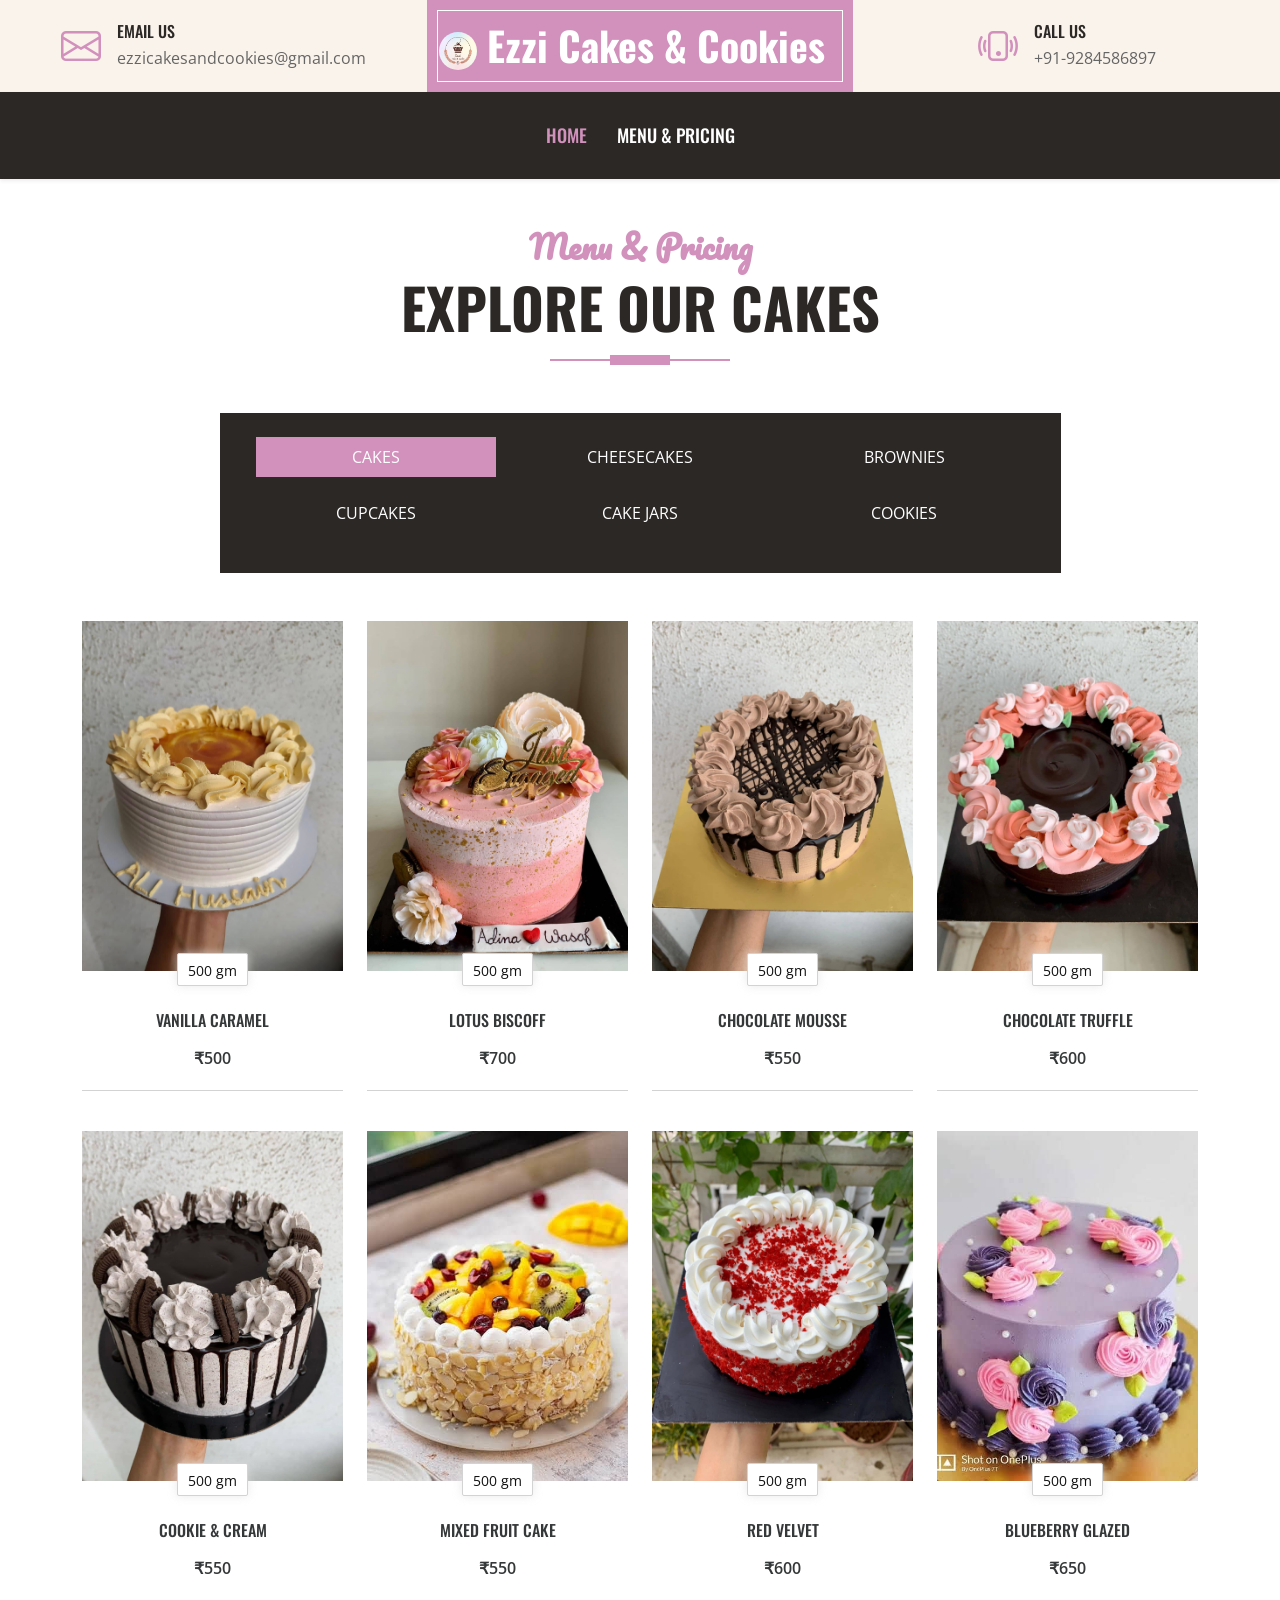
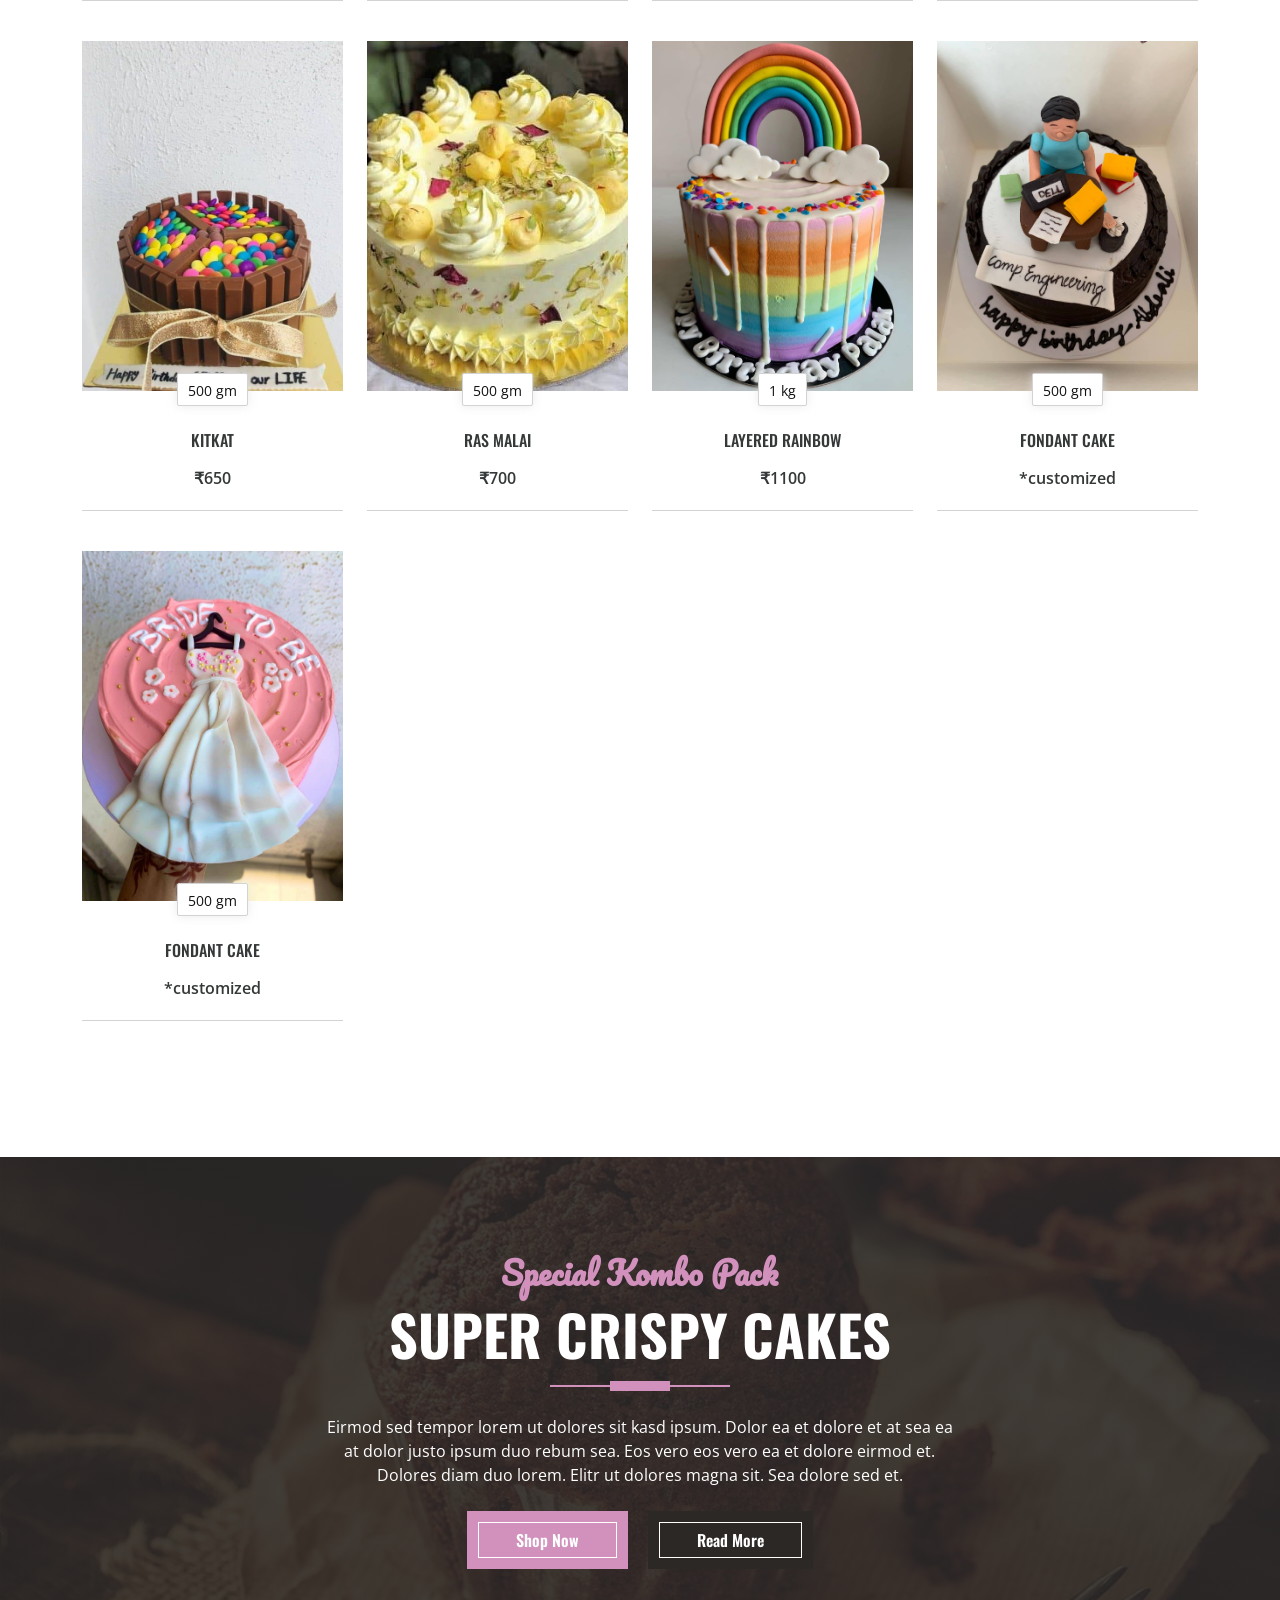
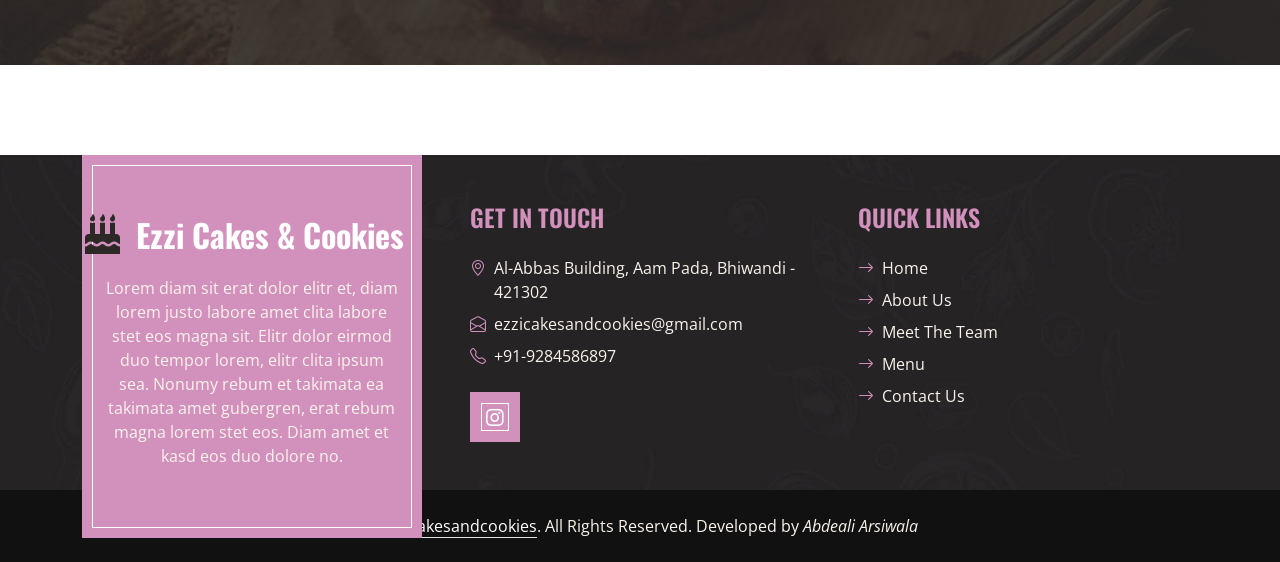
==== menu.html @ 1e3b3b8b "images menu" ====
<!DOCTYPE html>
<html lang="en">

    <head>
        <meta charset="utf-8">
        <title>Ezzi Cakes & Cookies</title>
        <meta content="width=device-width, initial-scale=1.0" name="viewport">
    
        <!-- Favicon -->
        <link href="img/favicon.ico" rel="icon">
    
        <!-- Google Web Fonts -->
        <link rel="preconnect" href="https://fonts.googleapis.com">
        <link rel="preconnect" href="https://fonts.gstatic.com" crossorigin>
        <link href="https://fonts.googleapis.com/css2?family=Open+Sans:wght@400;600&family=Oswald:wght@500;600;700&family=Pacifico&display=swap" rel="stylesheet"> 
    
        <!-- Icon Font Stylesheet -->
        <link href="https://cdnjs.cloudflare.com/ajax/libs/font-awesome/5.10.0/css/all.min.css" rel="stylesheet">
        <link href="https://cdn.jsdelivr.net/npm/bootstrap-icons@1.4.1/font/bootstrap-icons.css" rel="stylesheet">
    
        <!-- Libraries Stylesheet -->
        <link href="lib/owlcarousel/assets/owl.carousel.min.css" rel="stylesheet">
    
        <!-- Customized Bootstrap Stylesheet -->
        <link href="css/bootstrap.min.css" rel="stylesheet">
    
        <!-- Template Stylesheet -->
        <link href="css/style.css" rel="stylesheet">
    </head>

<body>
    <!-- Topbar Start -->
    <div class="container-fluid px-0 d-none d-lg-block">
        <div class="row gx-0">
            <div class="col-lg-4 text-center bg-secondary py-3">
                <div class="d-inline-flex align-items-center justify-content-center">
                    <i class="bi bi-envelope fs-1 text-primary me-3"></i>
                    <div class="text-start">
                        <h6 class="text-uppercase mb-1">Email Us</h6>
                        <span>ezzicakesandcookies@gmail.com</span>
                    </div>
                </div>
            </div>
            <div class="col-lg-4 text-center bg-primary border-inner py-3">
                <div class="d-inline-flex align-items-center justify-content-center">
                    <a href="index.html" class="navbar-brand">
                        <h1 class="m-0 text-white"><img src="img/ezzi.jpg" alt="ezzi-logo" height="38" class="rounded-circle">&nbsp;Ezzi Cakes & Cookies</h1>
                    </a>
                </div>
            </div>
            <div class="col-lg-4 text-center bg-secondary py-3">
                <div class="d-inline-flex align-items-center justify-content-center">
                    <i class="bi bi-phone-vibrate fs-1 text-primary me-3"></i>
                    <div class="text-start">
                        <h6 class="text-uppercase mb-1">Call Us</h6>
                        <span>+91-9284586897</span>
                    </div>
                </div>
            </div>
        </div>
    </div>
    <!-- Topbar End -->


    <!-- Navbar Start -->
    <nav class="navbar navbar-expand-lg bg-dark navbar-dark shadow-sm py-3 py-lg-0 px-3 px-lg-0">
        <a href="index.html" class="navbar-brand d-block d-lg-none">
            <h2 class="m-0 text-white"><img src="img/ezzi.jpg" alt="ezzi-logo" height="32" class="rounded-circle">&nbsp;&nbsp;Ezzi Cakes & Cookies</h2>
        </a>
        <button class="navbar-toggler" type="button" data-bs-toggle="collapse" data-bs-target="#navbarCollapse">
            <span class="navbar-toggler-icon"></span>
        </button>
        <div class="collapse navbar-collapse" id="navbarCollapse">
            <div class="navbar-nav ms-auto mx-lg-auto py-0">
                <a href="index.html" class="nav-item nav-link active">Home</a>    
                <a href="menu.html" class="nav-item nav-link">Menu & Pricing</a>
            </div>
        </div>
    </nav>
    <!-- Navbar End -->

    <!-- Products Start -->
    <div class="container-fluid about py-5">
        <div class="container">
            <div class="section-title position-relative text-center mx-auto mb-5 pb-3" style="max-width: 600px;">
                <h2 class="text-primary font-secondary">Menu & Pricing</h2>
                <h1 class="display-4 text-uppercase">Explore Our Cakes</h1>
            </div>
            <div class="tab-class text-center">
                <ul class="nav nav-pills d-inline-flex bg-dark text-uppercase p-4 mb-5 row">
                    <li class="nav-item mb-3 col-md-4 offset-md-0 col-sm-6 offset-sm-0 offset-0 col-6 ">
                        <a class="nav-link text-white active" data-bs-toggle="pill" href="#cakes">Cakes</a>
                    </li>
                    <li class="nav-item mb-3 col-md-4 offset-md-0 col-sm-6 offset-sm-0 offset-0 col-6 ">
                        <a class="nav-link text-white" data-bs-toggle="pill" href="#cheesecakes">Cheesecakes</a>
                    </li>
                    <li class="nav-item mb-3 col-md-4 offset-md-0 col-sm-6 offset-sm-0 offset-0 col-6 ">
                        <a class="nav-link text-white" data-bs-toggle="pill" href="#brownies">Brownies</a>
                    </li>
                    <li class="nav-item mb-3 col-md-4 offset-md-0 col-sm-6 offset-sm-0 offset-0 col-6 ">
                        <a class="nav-link text-white" data-bs-toggle="pill" href="#cupcakes">Cupcakes</a>
                    </li> 
                    <li class="nav-item mb-3 col-md-4 offset-md-0 col-sm-6 offset-sm-0 offset-0 col-6 ">
                        <a class="nav-link text-white" data-bs-toggle="pill" href="#cake-jars">Cake Jars</a>
                    </li>
                    <li class="nav-item mb-3 col-md-4 offset-md-0 col-sm-6 offset-sm-0 offset-0 col-6 ">
                        <a class="nav-link text-white" data-bs-toggle="pill" href="#cookies">Cookies</a>
                    </li>

                </ul>
                <div class="tab-content">
                    <div id="cakes" class="tab-pane fade show p-0 active">
                        <div class="row">
                            <div class="col-lg-3 col-md-6 col-sm-6 offset-0 col-6">
                                <div class="product__item">
                                    <div class="product__item__pic set-bg img-fluid" data-setbg="img/cakes/1.jpeg">
                                        <div class="product__label">
                                            <span>500 gm</span>
                                        </div>
                                    </div>
                                    <div class="product__item__text">
                                        <h6>Vanilla Caramel</h6>
                                        <div class="product__item__price">₹500</div>                                       
                                    </div>
                                </div>
                            </div>
                            <div class="col-lg-3 col-md-6 col-sm-6 offset-0 col-6">
                                <div class="product__item">
                                    <div class="product__item__pic set-bg img-fluid" data-setbg="img/cakes/2.jpeg">
                                        <div class="product__label">
                                            <span>500 gm</span>
                                        </div>
                                    </div>
                                    <div class="product__item__text">
                                        <h6>Lotus Biscoff</h6>
                                        <div class="product__item__price">₹700</div>                                        
                                    </div>
                                </div>
                            </div>
                            <div class="col-lg-3 col-md-6 col-sm-6 offset-0 col-6">
                                <div class="product__item">
                                    <div class="product__item__pic set-bg img-fluid" data-setbg="img/cakes/3.jpeg">
                                        <div class="product__label">
                                            <span>500 gm</span>
                                        </div>
                                    </div>
                                    <div class="product__item__text">
                                        <h6>Chocolate Mousse</h6>
                                        <div class="product__item__price">₹550</div>                                       
                                    </div>
                                </div>
                            </div>
                            <div class="col-lg-3 col-md-6 col-sm-6 offset-0 col-6">
                                <div class="product__item">
                                    <div class="product__item__pic set-bg img-fluid" data-setbg="img/cakes/4.jpeg">
                                        <div class="product__label">
                                            <span>500 gm</span>
                                        </div>
                                    </div>
                                    <div class="product__item__text">
                                        <h6>Chocolate Truffle</h6>
                                        <div class="product__item__price">₹600</div>                                       
                                    </div>
                                </div>
                            </div>
                            <div class="col-lg-3 col-md-6 col-sm-6 offset-0 col-6">
                                <div class="product__item">
                                    <div class="product__item__pic set-bg img-fluid" data-setbg="img/cakes/5.jpeg">
                                        <div class="product__label">
                                            <span>500 gm</span>
                                        </div>
                                    </div>
                                    <div class="product__item__text">
                                        <h6>Cookie & Cream</h6>
                                        <div class="product__item__price">₹550</div>                                 
                                    </div>
                                </div>
                            </div>
                            <div class="col-lg-3 col-md-6 col-sm-6 offset-0 col-6">
                                <div class="product__item">
                                    <div class="product__item__pic set-bg img-fluid" data-setbg="img/cakes/6.jpeg">
                                        <div class="product__label">
                                            <span>500 gm</span>
                                        </div>
                                    </div>
                                    <div class="product__item__text">
                                        <h6>Mixed Fruit Cake</h6>
                                        <div class="product__item__price">₹550</div>   
                                    </div>
                                </div>
                            </div>
                            <div class="col-lg-3 col-md-6 col-sm-6 offset-0 col-6">
                                <div class="product__item">
                                    <div class="product__item__pic set-bg img-fluid" data-setbg="img/cakes/7.jpeg">
                                        <div class="product__label">
                                            <span>500 gm</span>
                                        </div>
                                    </div>
                                    <div class="product__item__text">
                                        <h6>Red Velvet</h6>
                                        <div class="product__item__price">₹600</div>  
                                    </div>
                                </div>
                            </div>
                            <div class="col-lg-3 col-md-6 col-sm-6 offset-0 col-6">
                                <div class="product__item">
                                    <div class="product__item__pic set-bg img-fluid" data-setbg="img/cakes/8.jpeg">
                                        <div class="product__label">
                                            <span>500 gm</span>
                                        </div>
                                    </div>
                                    <div class="product__item__text">
                                        <h6>Blueberry Glazed</h6>
                                        <div class="product__item__price">₹650</div>
                                    </div>
                                </div>
                            </div>
                            <div class="col-lg-3 col-md-6 col-sm-6 offset-0 col-6">
                                <div class="product__item">
                                    <div class="product__item__pic set-bg img-fluid" data-setbg="img/cakes/9.jpeg">
                                        <div class="product__label">
                                            <span>500 gm</span>
                                        </div>
                                    </div>
                                    <div class="product__item__text">
                                        <h6>Kitkat</h6>
                                        <div class="product__item__price">₹650</div>
                                    </div>
                                </div>
                            </div>
                            <div class="col-lg-3 col-md-6 col-sm-6 offset-0 col-6">
                                <div class="product__item">
                                    <div class="product__item__pic set-bg img-fluid" data-setbg="img/cakes/10.jpeg">
                                        <div class="product__label">
                                            <span>500 gm</span>
                                        </div>
                                    </div>
                                    <div class="product__item__text">
                                        <h6>Ras Malai</h6>
                                        <div class="product__item__price">₹700</div>
                                    </div>
                                </div>
                            </div>
                            <div class="col-lg-3 col-md-6 col-sm-6 offset-0 col-6">
                                <div class="product__item">
                                    <div class="product__item__pic set-bg img-fluid" data-setbg="img/cakes/11.jpeg">
                                        <div class="product__label">
                                            <span>1 kg</span>
                                        </div>
                                    </div>
                                    <div class="product__item__text">
                                        <h6>Layered Rainbow</h6>
                                        <div class="product__item__price">₹1100</div>
                                        
                                    </div>
                                </div>
                            </div>
                            <div class="col-lg-3 col-md-6 col-sm-6 offset-0 col-6">
                                <div class="product__item">
                                    <div class="product__item__pic set-bg img-fluid" data-setbg="img/cakes/12.jpeg">
                                        <div class="product__label">
                                            <span>500 gm</span>
                                        </div>
                                    </div>
                                    <div class="product__item__text">
                                        <h6>Fondant Cake</h6>
                                        <div class="product__item__price">*customized</div>
                                    </div>
                                </div>
                            </div>
                            <div class="col-lg-3 col-md-6 col-sm-6 offset-0 col-6">
                                <div class="product__item">
                                    <div class="product__item__pic set-bg img-fluid" data-setbg="img/cakes/13.jpeg">
                                        <div class="product__label">
                                            <span>500 gm</span>
                                        </div>
                                    </div>
                                    <div class="product__item__text">
                                        <h6>Fondant Cake</h6>
                                        <div class="product__item__price">*customized</div>
                                    </div>
                                </div>
                            </div>
                        </div>
                    </div>
                    <div id="cheesecakes" class="tab-pane fade show p-0">
                        <div class="row">
                            <div class="col-lg-3 col-md-6 col-sm-6 offset-0 col-6">
                                <div class="product__item">
                                    <div class="product__item__pic set-bg img-fluid" data-setbg="img/cakes/11.jpeg">
                                        <div class="product__label">
                                            <span>500 gm</span>
                                        </div>
                                    </div>
                                    <div class="product__item__text">
                                        <h6>New York Cheesecake</h6>
                                        <div class="product__item__price">₹500</div>                                     
                                    </div>
                                </div>
                            </div>
                            <div class="col-lg-3 col-md-6 col-sm-6 offset-0 col-6">
                                <div class="product__item">
                                    <div class="product__item__pic set-bg img-fluid" data-setbg="img/cakes/11.jpeg">
                                        <div class="product__label">
                                            <span>500 gm</span>
                                        </div>
                                    </div>
                                    <div class="product__item__text">
                                        <h6>Cookie and Cream</h6>
                                        <div class="product__item__price">₹500</div>                                      
                                    </div>
                                </div>
                            </div>
                            <div class="col-lg-3 col-md-6 col-sm-6 offset-0 col-6">
                                <div class="product__item">
                                    <div class="product__item__pic set-bg img-fluid" data-setbg="img/cakes/11.jpeg">
                                        <div class="product__label">
                                            <span>500 gm</span>
                                        </div>
                                    </div>
                                    <div class="product__item__text">
                                        <h6>Nutella</h6>
                                        <div class="product__item__price">₹600</div>                                       
                                    </div>
                                </div>
                            </div>
                            <div class="col-lg-3 col-md-6 col-sm-6 offset-0 col-6">
                                <div class="product__item">
                                    <div class="product__item__pic set-bg img-fluid" data-setbg="img/cakes/11.jpeg">
                                        <div class="product__label">
                                            <span>500 gm</span>
                                        </div>
                                    </div>
                                    <div class="product__item__text">
                                        <h6>Vanilla + Butterscotch sauce</h6>
                                        <div class="product__item__price">₹550</div>                                       
                                    </div>
                                </div>
                            </div>
                            <div class="col-lg-3 col-md-6 col-sm-6 offset-0 col-6">
                                <div class="product__item">
                                    <div class="product__item__pic set-bg img-fluid" data-setbg="img/cakes/11.jpeg">
                                        <div class="product__label">
                                            <span>500 gm</span>
                                        </div>
                                    </div>
                                    <div class="product__item__text">
                                        <h6>Blueberry</h6>
                                        <div class="product__item__price">₹650</div>                                   
                                    </div>
                                </div>
                            </div>
                            <div class="col-lg-3 col-md-6 col-sm-6 offset-0 col-6">
                                <div class="product__item">
                                    <div class="product__item__pic set-bg img-fluid" data-setbg="img/cakes/11.jpeg">
                                        <div class="product__label">
                                            <span>500 gm</span>
                                        </div>
                                    </div>
                                    <div class="product__item__text">
                                        <h6>Lotus Biscoff</h6>
                                        <div class="product__item__price">₹650</div>
                                    </div>
                                </div>
                            </div>   
                        </div>
                    </div>

                    <div id="brownies" class="tab-pane fade show p-0">
                        <div class="row">
                            <div class="col-lg-3 col-md-6 col-sm-6 offset-0 col-6">
                                <div class="product__item">
                                    <div class="product__item__pic set-bg img-fluid" data-setbg="img/brownies/1.jpeg">
                                        <div class="product__label">
                                            <span>1 pcs</span>
                                        </div>
                                    </div>
                                    <div class="product__item__text">
                                        <h6>Signature Chocolate</h6>
                                        <div class="product__item__price">₹40</div>
                                    </div>
                                </div>
                            </div>

                            
                            <div class="col-lg-3 col-md-6 col-sm-6 offset-0 col-6">
                                <div class="product__item">
                                    <div class="product__item__pic set-bg img-fluid" data-setbg="img/brownies/2.jpeg">
                                        <div class="product__label">
                                            <span>1 pcs</span>
                                        </div>
                                    </div>
                                    <div class="product__item__text">
                                        <h6>Lotus Biscoff</h6>
                                        <div class="product__item__price">₹45</div>
                                    </div>
                                </div>
                            </div>

                            <div class="col-lg-3 col-md-6 col-sm-6 offset-0 col-6">
                                <div class="product__item">
                                    <div class="product__item__pic set-bg img-fluid" data-setbg="img/brownies/3.jpeg">
                                        <div class="product__label">
                                            <span>1 pcs</span>
                                        </div>
                                    </div>
                                    <div class="product__item__text">
                                        <h6>Nutella</h6>
                                        <div class="product__item__price">₹45</div>
                                    </div>
                                </div>
                            </div>

                            <div class="col-lg-3 col-md-6 col-sm-6 offset-0 col-6">
                                <div class="product__item">
                                    <div class="product__item__pic set-bg img-fluid" data-setbg="img/brownies/4.jpeg">
                                        <div class="product__label">
                                            <span>1 pcs</span>
                                        </div>
                                    </div>
                                    <div class="product__item__text">
                                        <h6>Fudge Walnut</h6>
                                        <div class="product__item__price">₹45</div>
                                    </div>
                                </div>
                            </div>   
                        </div>
                    </div>

                    <div id="cupcakes" class="tab-pane fade show p-0">
                        <div class="row">
                            <div class="col-lg-3 col-md-6 col-sm-6 offset-0 col-6">
                                <div class="product__item">
                                    <div class="product__item__pic set-bg" data-setbg="img/cupcakes/1.jpeg">
                                        <div class="product__label">
                                            <span>1 pcs</span>
                                        </div>
                                    </div>
                                    <div class="product__item__text">
                                        <h6>Classic Vanilla</h6>
                                        <div class="product__item__price">₹30</div>
                                       
                                    </div>
                                </div>
                            </div>

                            <div class="col-lg-3 col-md-6 col-sm-6 offset-0 col-6">
                                <div class="product__item">
                                    <div class="product__item__pic set-bg" data-setbg="img/cupcakes/2.jpeg">
                                        <div class="product__label">
                                            <span>1 pcs</span>
                                        </div>
                                    </div>
                                    <div class="product__item__text">
                                        <h6>Chocolate Mousse / Truffle</h6>
                                        <div class="product__item__price">₹45</div>
                                       
                                    </div>
                                </div>
                            </div>

                            <div class="col-lg-3 col-md-6 col-sm-6 offset-0 col-6">
                                <div class="product__item">
                                    <div class="product__item__pic set-bg" data-setbg="img/cupcakes/3.jpeg">
                                        <div class="product__label">
                                            <span>1 pcs</span>
                                        </div>
                                    </div>
                                    <div class="product__item__text">
                                        <h6>Salted Caramel</h6>
                                        <div class="product__item__price">₹40</div>
                                       
                                    </div>
                                </div>
                            </div>

                            <div class="col-lg-3 col-md-6 col-sm-6 offset-0 col-6">
                                <div class="product__item">
                                    <div class="product__item__pic set-bg" data-setbg="img/cupcakes/4.jpeg">
                                        <div class="product__label">
                                            <span>1 pcs</span>
                                        </div>
                                    </div>
                                    <div class="product__item__text">
                                        <h6>Cookie & Cream</h6>
                                        <div class="product__item__price">₹40</div>
                                       
                                    </div>
                                </div>
                            </div>

                            <div class="col-lg-3 col-md-6 col-sm-6 offset-0 col-6">
                                <div class="product__item">
                                    <div class="product__item__pic set-bg" data-setbg="img/cupcakes/5.jpeg">
                                        <div class="product__label">
                                            <span>1 pcs</span>
                                        </div>
                                    </div>
                                    <div class="product__item__text">
                                        <h6>Red Velvet</h6>
                                        <div class="product__item__price">₹40</div>
                                       
                                    </div>
                                </div>
                            </div>

                            <div class="col-lg-3 col-md-6 col-sm-6 offset-0 col-6">
                                <div class="product__item">
                                    <div class="product__item__pic set-bg" data-setbg="img/cupcakes/6.jpeg">
                                        <div class="product__label">
                                            <span>1 pcs</span>
                                        </div>
                                    </div>
                                    <div class="product__item__text">
                                        <h6>Lotus Biscoff</h6>
                                        <div class="product__item__price">₹45</div>
                                       
                                    </div>
                                </div>
                            </div>

                            <div class="col-lg-3 col-md-6 col-sm-6 offset-0 col-6">
                                <div class="product__item">
                                    <div class="product__item__pic set-bg" data-setbg="img/cupcakes/7.jpeg">
                                        <div class="product__label">
                                            <span>1 pcs</span>
                                        </div>
                                    </div>
                                    <div class="product__item__text">
                                        <h6>Rose & Pistachio</h6>
                                        <div class="product__item__price">₹45</div>
                                       
                                    </div>
                                </div>
                            </div>

                            <div class="col-lg-3 col-md-6 col-sm-6 offset-0 col-6">
                                <div class="product__item">
                                    <div class="product__item__pic set-bg" data-setbg="img/cupcakes/8.jpeg">
                                        <div class="product__label">
                                            <span>1 pcs</span>
                                        </div>
                                    </div>
                                    <div class="product__item__text">
                                        <h6>Nutella</h6>
                                        <div class="product__item__price">₹40</div>                                     
                                    </div>
                                </div>
                            </div>

                            <div class="col-lg-3 col-md-6 col-sm-6 offset-0 col-6">
                                <div class="product__item">
                                    <div class="product__item__pic set-bg" data-setbg="img/cupcakes/9.jpeg">
                                        <div class="product__label">
                                            <span>1 pcs</span>
                                        </div>
                                    </div>
                                    <div class="product__item__text">
                                        <h6>Peanut Butter Chocolate Chip</h6>
                                        <div class="product__item__price">₹45</div>                                 
                                    </div>
                                </div>
                            </div>
                           
                        </div>
                    </div>
                    <div id="cake-jars" class="tab-pane fade show p-0">
                        <div class="row">
                            <div class="col-lg-3 col-md-6 col-sm-6 offset-0 col-6">
                                <div class="product__item">
                                    <div class="product__item__pic set-bg" data-setbg="img/cake-jars/1.jpeg">
                                        <div class="product__label">
                                            <span>1 jar</span>
                                        </div>
                                    </div>
                                    <div class="product__item__text">
                                        <h6>Chocolate truffle / mousse</h6>
                                        <div class="product__item__price">₹150</div>                            
                                    </div>
                                </div>
                            </div>

                            <div class="col-lg-3 col-md-6 col-sm-6 offset-0 col-6">
                                <div class="product__item">
                                    <div class="product__item__pic set-bg" data-setbg="img/cake-jars/2.jpeg">
                                        <div class="product__label">
                                            <span>1 jar</span>
                                        </div>
                                    </div>
                                    <div class="product__item__text">
                                        <h6>Vanilla Caramel / Butterscotch</h6>
                                        <div class="product__item__price">₹140</div> 
                                    </div>
                                </div>
                            </div>

                            <div class="col-lg-3 col-md-6 col-sm-6 offset-0 col-6">
                                <div class="product__item">
                                    <div class="product__item__pic set-bg" data-setbg="img/cake-jars/3.jpeg">
                                        <div class="product__label">
                                            <span>1 jar</span>
                                        </div>
                                    </div>
                                    <div class="product__item__text">
                                        <h6>Red Velvet</h6>
                                        <div class="product__item__price">₹160</div>                                   
                                    </div>
                                </div>
                            </div>

                            <div class="col-lg-3 col-md-6 col-sm-6 offset-0 col-6">
                                <div class="product__item">
                                    <div class="product__item__pic set-bg" data-setbg="img/cake-jars/4.jpeg">
                                        <div class="product__label">
                                            <span>1 jar</span>
                                        </div>
                                    </div>
                                    <div class="product__item__text">
                                        <h6>Ras Malai</h6>
                                        <div class="product__item__price">₹150</div> 
                                    </div>
                                </div>
                            </div>

                            <div class="col-lg-3 col-md-6 col-sm-6 offset-0 col-6">
                                <div class="product__item">
                                    <div class="product__item__pic set-bg" data-setbg="img/cake-jars/5.jpeg">
                                        <div class="product__label">
                                            <span>1 jar</span>
                                        </div>
                                    </div>
                                    <div class="product__item__text">
                                        <h6>Blueberry Cream Cheese</h6>
                                        <div class="product__item__price">₹160</div> 
                                    </div>
                                </div>
                            </div>

                            <div class="col-lg-3 col-md-6 col-sm-6 offset-0 col-6">
                                <div class="product__item">
                                    <div class="product__item__pic set-bg" data-setbg="img/cake-jars/1.jpeg">
                                        <div class="product__label">
                                            <span>1 jar</span>
                                        </div>
                                    </div>
                                    <div class="product__item__text">
                                        <h6>Black Forest</h6>
                                        <div class="product__item__price">₹140</div> 
                                    </div>
                                </div>
                            </div>
                        </div>
                    </div>
                    <div id="cookies" class="tab-pane fade show p-0">
                        <div class="row">
                            <div class="col-lg-3 col-md-6 col-sm-6 offset-0 col-6">
                                <div class="product__item">
                                    <div class="product__item__pic set-bg" data-setbg="">
                                        <div class="product__label">
                                            <span>1 pcs</span>
                                        </div>
                                    </div>
                                    <div class="product__item__text">
                                        <h6>Chocolate Chip</h6>
                                        <div class="product__item__price">₹30</div> 
                                    </div>
                                </div>
                            </div>

                            <div class="col-lg-3 col-md-6 col-sm-6 offset-0 col-6">
                                <div class="product__item">
                                    <div class="product__item__pic set-bg" data-setbg="img/cakes/11.jpeg">
                                        <div class="product__label">
                                            <span>1 pcs</span>
                                        </div>
                                    </div>
                                    <div class="product__item__text">
                                        <h6>Triple Chocolate Chunk</h6>
                                        <div class="product__item__price">₹40</div> 
                                    </div>
                                </div>
                            </div>

                            <div class="col-lg-3 col-md-6 col-sm-6 offset-0 col-6">
                                <div class="product__item">
                                    <div class="product__item__pic set-bg" data-setbg="img/cakes/11.jpeg">
                                        <div class="product__label">
                                            <span>1 pcs</span>
                                        </div>
                                    </div>
                                    <div class="product__item__text">
                                        <h6>Red Velvet</h6>
                                        <div class="product__item__price">₹30</div> 
                                    </div>
                                </div>
                            </div>

                            <div class="col-lg-3 col-md-6 col-sm-6 offset-0 col-6">
                                <div class="product__item">
                                    <div class="product__item__pic set-bg" data-setbg="img/cakes/11.jpeg">
                                        <div class="product__label">
                                            <span>1 pcs</span>
                                        </div>
                                    </div>
                                    <div class="product__item__text">
                                        <h6>Butter Cookie</h6>
                                        <div class="product__item__price">₹30</div> 
                                    </div>
                                </div>
                            </div>

                            <div class="col-lg-3 col-md-6 col-sm-6 offset-0 col-6">
                                <div class="product__item">
                                    <div class="product__item__pic set-bg" data-setbg="img/cakes/11.jpeg">
                                        <div class="product__label">
                                            <span>1 pcs</span>
                                        </div>
                                    </div>
                                    <div class="product__item__text">
                                        <h6>Crunchy Coconut</h6>
                                        <div class="product__item__price">₹40</div> 
                                    </div>
                                </div>
                            </div>

                            <div class="col-lg-3 col-md-6 col-sm-6 offset-0 col-6">
                                <div class="product__item">
                                    <div class="product__item__pic set-bg" data-setbg="img/cakes/11.jpeg">
                                        <div class="product__label">
                                            <span>1 pcs</span>
                                        </div>
                                    </div>
                                    <div class="product__item__text">
                                        <h6>Roasted Almond Chocochip</h6>
                                        <div class="product__item__price">₹40</div> 
                                    </div>
                                </div>
                            </div>

                            <div class="col-lg-3 col-md-6 col-sm-6 offset-0 col-6">
                                <div class="product__item">
                                    <div class="product__item__pic set-bg" data-setbg="img/cakes/11.jpeg">
                                        <div class="product__label">
                                            <span>1 pcs</span>
                                        </div>
                                    </div>
                                    <div class="product__item__text">
                                        <h6>Oatmeal Raisin</h6>
                                        <div class="product__item__price">₹40</div> 
                                    </div>
                                </div>
                            </div>

                            <div class="col-lg-3 col-md-6 col-sm-6 offset-0 col-6">
                                <div class="product__item">
                                    <div class="product__item__pic set-bg" data-setbg="img/cakes/11.jpeg">
                                        <div class="product__label">
                                            <span>1 pcs</span>
                                        </div>
                                    </div>
                                    <div class="product__item__text">
                                        <h6>Salted Caramel</h6>
                                        <div class="product__item__price">₹40</div> 
                                    </div>
                                </div>
                            </div>

                            <div class="col-lg-3 col-md-6 col-sm-6 offset-0 col-6">
                                <div class="product__item">
                                    <div class="product__item__pic set-bg" data-setbg="img/cakes/11.jpeg">
                                        <div class="product__label">
                                            <span>1 pcs</span>
                                        </div>
                                    </div>
                                    <div class="product__item__text">
                                        <h6>Peanut Butter Cookie</h6>
                                        <div class="product__item__price">₹45</div> 
                                    </div>
                                </div>
                            </div>
                        </div>
                    </div>
                </div>
        </div>
        </div>
    </div>
    <!-- Products End -->


    <!-- Offer Start -->
    <div class="container-fluid bg-offer my-5 py-5">
        <div class="container py-5">
            <div class="row gx-5 justify-content-center">
                <div class="col-lg-7 text-center">
                    <div class="section-title position-relative text-center mx-auto mb-4 pb-3" style="max-width: 600px;">
                        <h2 class="text-primary font-secondary">Special Kombo Pack</h2>
                        <h1 class="display-4 text-uppercase text-white">Super Crispy Cakes</h1>
                    </div>
                    <p class="text-white mb-4">Eirmod sed tempor lorem ut dolores sit kasd ipsum. Dolor ea et dolore et at sea ea at dolor justo ipsum duo rebum sea. Eos vero eos vero ea et dolore eirmod et. Dolores diam duo lorem. Elitr ut dolores magna sit. Sea dolore sed et.</p>
                    <a href="" class="btn btn-primary border-inner py-3 px-5 me-3">Shop Now</a>
                    <a href="" class="btn btn-dark border-inner py-3 px-5">Read More</a>
                </div>
            </div>
        </div>
    </div>
    <!-- Offer End -->
    

    <!-- Footer Start -->
    <div class="container-fluid bg-img text-secondary" style="margin-top: 90px">
        <div class="container">
            <div class="row gx-5">
                <div class="col-lg-4 col-md-6 mb-lg-n5">
                    <div class="d-flex flex-column align-items-center justify-content-center text-center h-100 bg-primary border-inner p-4">
                        <a href="index.html" class="navbar-brand">
                            <h2 class="m-0 text-white"><i class="fa fa-birthday-cake fs-1 text-dark me-3"></i>Ezzi Cakes & Cookies</h1>
                        </a>
                        <p class="mt-3">Lorem diam sit erat dolor elitr et, diam lorem justo labore amet clita labore stet eos magna sit. Elitr dolor eirmod duo tempor lorem, elitr clita ipsum sea. Nonumy rebum et takimata ea takimata amet gubergren, erat rebum magna lorem stet eos. Diam amet et kasd eos duo dolore no.</p>
                    </div>
                </div>
                <div class="col-lg-8 col-md-6">
                    <div class="row gx-5">
                        <div class="col-lg-6 col-md-12 pt-5 mb-5" id="contact-us">
                            <h4 class="text-primary text-uppercase mb-4">Get In Touch</h4>
                            <div class="d-flex mb-2">
                                <i class="bi bi-geo-alt text-primary me-2"></i>
                                <p class="mb-0">Al-Abbas Building, Aam Pada, Bhiwandi - 421302</p>
                            </div>
                            <div class="d-flex mb-2">
                                <i class="bi bi-envelope-open text-primary me-2"></i>
                                <p class="mb-0">ezzicakesandcookies@gmail.com</p>
                            </div>
                            <div class="d-flex mb-2">
                                <i class="bi bi-telephone text-primary me-2"></i>
                                <p class="mb-0">+91-9284586897</p>
                            </div>
                            <div class="d-flex mt-4">
                                <a class="btn btn-lg btn-primary btn-lg-square border-inner rounded-0 me-2" href="https://www.instagram.com/ezzicakesandcookies/"><i class="fab fa-instagram fw-normal"></i></a>
                            </div>
                        </div>
                        <div class="col-lg-6 col-md-12 pt-0 pt-lg-5 mb-5">
                            <h4 class="text-primary text-uppercase mb-4">Quick Links</h4>
                            <div class="d-flex flex-column justify-content-start">
                                <a class="text-secondary mb-2" href="#"><i class="bi bi-arrow-right text-primary me-2"></i>Home</a>
                                <a class="text-secondary mb-2" href="#about-us"><i class="bi bi-arrow-right text-primary me-2"></i>About Us</a>   
                                <a class="text-secondary mb-2" href="#team"><i class="bi bi-arrow-right text-primary me-2"></i>Meet The Team</a>
                                <a class="text-secondary mb-2" href="menu.html"><i class="bi bi-arrow-right text-primary me-2"></i>Menu</a>
                                <a class="text-secondary" href="#contact-us"><i class="bi bi-arrow-right text-primary me-2"></i>Contact Us</a>
                            </div>
                        </div>
                       
                    </div>
                </div>
            </div>
        </div>
    </div>
    <div class="container-fluid text-secondary py-4" style="background: #111111;">
        <div class="container text-center">
            <p class="mb-0">&copy; <a class="text-white border-bottom" href="#">ezzicakesandcookies</a>. All Rights Reserved. 
			
			Developed by <i>Abdeali Arsiwala</i></p>
        </div>
    </div>
    <!-- Footer End -->


    <!-- JavaScript Libraries -->
    <script src="https://code.jquery.com/jquery-3.4.1.min.js"></script>
    <script src="https://cdn.jsdelivr.net/npm/bootstrap@5.0.0/dist/js/bootstrap.bundle.min.js"></script>
    <script src="lib/easing/easing.min.js"></script>
    <script src="lib/waypoints/waypoints.min.js"></script>
    <script src="lib/owlcarousel/owl.carousel.min.js"></script>

    <!-- Template Javascript -->
    <script src="js/main.js"></script>
</body>

</html>
---- css/style.css ----
/********** Template CSS **********/
:root {
    --primary: #D291BC;
    --secondary: #FAF3EB;
    --light: #FFFFFF;
    --dark: #2B2825;
}

.font-secondary {
    font-family: 'Pacifico', cursive;
}

h1,
h2,
.font-weight-bold {
    font-weight: 700 !important;
}

h3,
h4,
.font-weight-semi-bold {
    font-weight: 600 !important;
}

h5,
h6,
.font-weight-medium {
    font-weight: 500 !important;
}

.btn {
    font-family: 'Oswald', sans-serif;
    font-weight: 600;
    transition: .5s;
}

.btn-primary {
    color: #FFFFFF;
}

.border-inner {
    position: relative;
}

.border-inner * {
    position: relative;
    z-index: 1;
}

.border-inner::before {
    position: absolute;
    content: "";
    top: 10px;
    right: 10px;
    bottom: 10px;
    left: 10px;
    background: none;
    border: 1px solid var(--light);
    z-index: 0;
}

.btn-square {
    width: 40px;
    height: 40px;
}

.btn-sm-square {
    width: 30px;
    height: 30px;
}

.btn-lg-square {
    width: 50px;
    height: 50px;
}

.btn-square,
.btn-sm-square,
.btn-lg-square {
    padding-left: 0;
    padding-right: 0;
    text-align: center;
}

.navbar-dark .navbar-nav .nav-link {
    font-family: 'Oswald', sans-serif;
    padding: 30px 15px;
    font-size: 18px;
    font-weight: 500;
    text-transform: uppercase;
    color: var(--light);
    outline: none;
    transition: .5s;
}

.sticky-top.navbar-dark .navbar-nav .nav-link {
    padding: 20px 15px;
}

.navbar-dark .navbar-nav .nav-link:hover,
.navbar-dark .navbar-nav .nav-link.active {
    color: var(--primary);
}

@media (max-width: 991.98px) {
    .navbar-dark .navbar-nav .nav-link  {
        padding: 10px 0;
    }
}

.hero-header {
    background: url(../img/hero.jpg) top right no-repeat;
    background-size: cover;
}

.btn-play {
    position: relative;
    display: block;
    box-sizing: content-box;
    width: 16px;
    height: 26px;
    border-radius: 100%;
    border: none;
    outline: none !important;
    padding: 18px 20px 20px 28px;
    background: #FFFFFF;
    /* margin-left: 35px; */
}

.btn-play:before {
    content: "";
    position: absolute;
    z-index: 0;
    left: 50%;
    top: 50%;
    transform: translateX(-50%) translateY(-50%);
    display: block;
    width: 60px;
    height: 60px;
    background: #FFFFFF;
    border-radius: 100%;
    animation: pulse-border 1500ms ease-out infinite;
}

.btn-play:after {
    content: "";
    position: absolute;
    z-index: 1;
    left: 50%;
    top: 50%;
    transform: translateX(-50%) translateY(-50%);
    display: block;
    width: 60px;
    height: 60px;
    background: #FFFFFF;
    border-radius: 100%;
    transition: all 200ms;
}

.btn-play span {
    display: block;
    position: relative;
    z-index: 3;
    width: 0;
    height: 0;
    left: -1px;
    border-left: 16px solid var(--primary);
    border-top: 11px solid transparent;
    border-bottom: 11px solid transparent;
}

@keyframes pulse-border {
    0% {
        transform: translateX(-50%) translateY(-50%) translateZ(0) scale(1);
        opacity: 1;
    }

    100% {
        transform: translateX(-50%) translateY(-50%) translateZ(0) scale(2);
        opacity: 0;
    }
}

#videoModal .modal-dialog {
    position: relative;
    max-width: 800px;
    margin: 60px auto 0 auto;
}

#videoModal .modal-body {
    position: relative;
    padding: 0px;
}

#videoModal .close {
    position: absolute;
    width: 30px;
    height: 30px;
    right: 0px;
    top: -30px;
    z-index: 999;
    font-size: 30px;
    font-weight: normal;
    color: #FFFFFF;
    background: #000000;
    opacity: 1;
}

.section-title::before {
    position: absolute;
    content: "";
    width: 60px;
    height: 10px;
    left: 50%;
    bottom: 0;
    margin-left: -30px;
    background: var(--primary);
}

.section-title::after {
    position: absolute;
    content: "";
    width: 180px;
    height: 2px;
    left: 50%;
    bottom: 4px;
    margin-left: -90px;
    background: var(--primary);
}

.service::after,
.contact::after {
    position: absolute;
    content: "";
    width: 100%;
    height: calc(100% - 45px);
    top: 135px;
    left: 0;
    background: linear-gradient(rgba(43, 40, 37, .9), rgba(43, 40, 37, .9)), url(../img/service.jpg) center center no-repeat;
    background-size: cover;
    z-index: -1;
}

.contact::after {
    background: linear-gradient(rgba(43, 40, 37, .5), rgba(43, 40, 37, .5)), url(../img/bg.jpg) center center no-repeat;
    background-size: cover;
}

.bg-hero {
    background: linear-gradient(rgba(43, 40, 37, .9), rgba(43, 40, 37, .9)), url(../img/hero.jpg) center center no-repeat;
    background-size: cover;
}

.bg-offer {
    background: linear-gradient(rgba(43, 40, 37, .9), rgba(43, 40, 37, .9)), url(../img/offer.jpg) center center no-repeat;
    background-size: cover;
}

.team-item img {
    transition: .5s;
}

.team-item:hover img {
    transform: scale(1.1);
    filter: blur(5px)
}

.team-item .team-overlay {
    transition: .5s;
    opacity: 0;
}

.team-item:hover .team-overlay {
    opacity: 1;
}

.testimonial-carousel .owl-dots {
    height: 45px;
    margin-top: 30px;
    display: flex;
    align-items: flex-end;
    justify-content: center;
}

.testimonial-carousel .owl-dot {
    position: relative;
    display: inline-block;
    margin: 0 2px;
    width: 10px;
    height: 25px;
    background: #DDDDDD;
    transition: .5s;
}

.testimonial-carousel .owl-dot.active {
    height: 45px;
    background: var(--primary);
}

.testimonial-carousel .owl-item .testimonial-item {
    opacity: .1;
    transition: .5s;
}

.testimonial-carousel .owl-item.center .testimonial-item {
    opacity: 1;
}

.bg-img {
    background: linear-gradient(rgba(43, 40, 37, .5), rgba(43, 40, 37, .5)), url(../img/bg.jpg) center center no-repeat;
    background-size: cover;
}

/*---------------------
  Product
-----------------------*/
.product {
    padding-top: 50px;
  }
  
  .product__item {
    border-bottom: #D3D3D3 solid 0.5px;
    padding-bottom: 20px;
    margin-bottom: 40px;
  }

  .product__item .product__item__pic .product__label span {
    border-style: solid;
    border-width: 1px;
    border-color: lightgrey;
  }
  
  .product__item:hover .product__item__pic .product__label span {
    background: var(--primary);
    color: #ffffff;
  }
  
  .product__item__pic {
    height: 350px;
    position: relative;
    background-position: center;
    background-repeat: no-repeat;
    background-size: cover;
  }

  @media only screen and (max-width: 600px) {
    .product__item__pic {
        height: 210px;
    }

    .home-btn{
        font-size: 14px;
    }
  }

  .product__item__pic .product__label {
    position: absolute;
    left: 0;
    bottom: -15px;
    text-align: center;
    width: 100%;
  }
  .product__item__pic .product__label span {
    display: inline-block;
    font-size: 14px;
    color: #111111;
    background: #ffffff;
    padding: 6px 10px 4px;
    border-radius: 2px;
    -webkit-box-shadow: 0 0 10px rgba(223, 223, 224, 0.7);
            box-shadow: 0 0 10px rgba(223, 223, 224, 0.7);
    -webkit-transition: all, 0.3s;
    -o-transition: all, 0.3s;
    transition: all, 0.3s;
  }
  
  .product__item__text {
    padding-top: 40px;
    text-align: center;
    position: relative;
  }
  .product__item__text h6 {
    margin-bottom: 16px;
    color: #353839;
    font-weight: 600;
    text-transform: uppercase;
    -webkit-transition: all, 0.2s;
    -o-transition: all, 0.2s;
    transition: all, 0.2s;
  }

  .product__item__text .product__item__price {
    color: #353839;
    font-weight: 600;
    font-size: 16px;
    -webkit-transition: all, 0.2s;
    -o-transition: all, 0.2s;
    transition: all, 0.2s;
  }

  .product__item:hover .product__item__text h6{
    font-weight: bolder !important;
  }

  .product__item:hover .product__item__text .product__item__price {
    font-weight: 900 !important;
  }
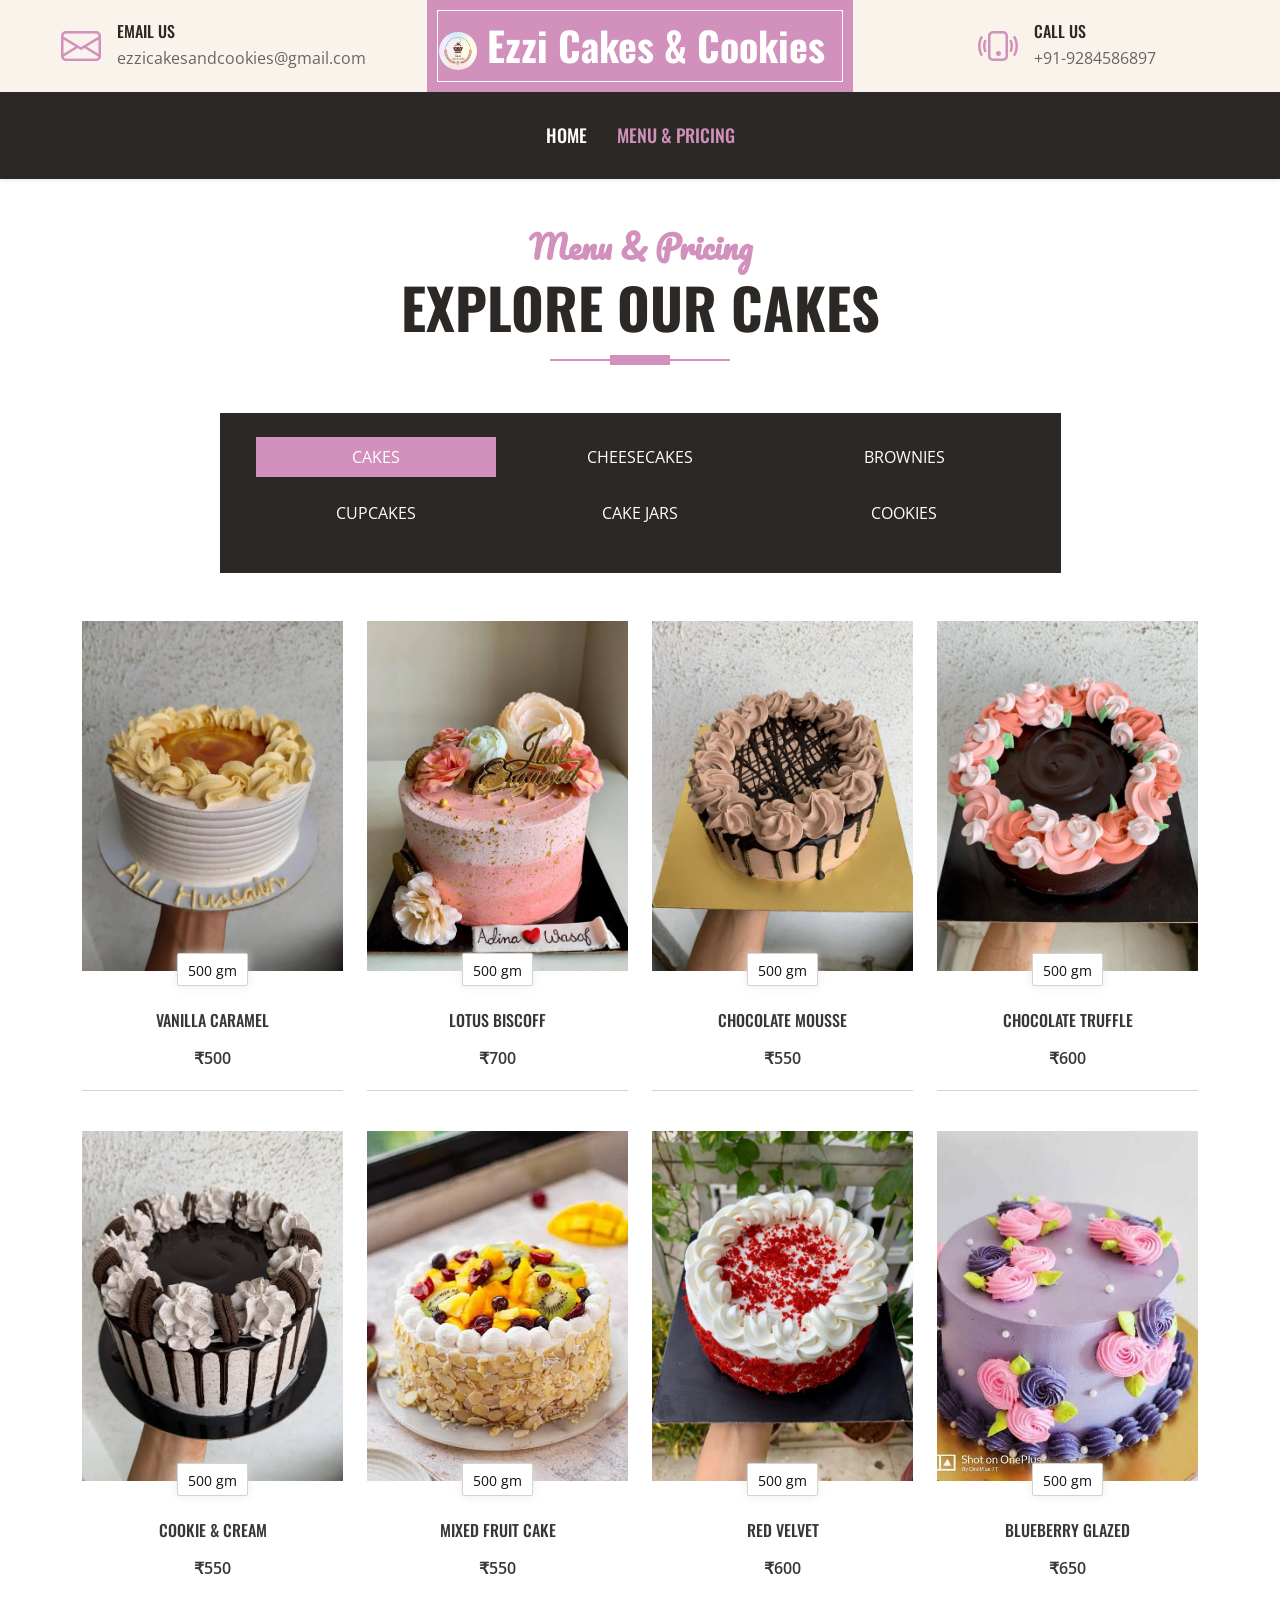
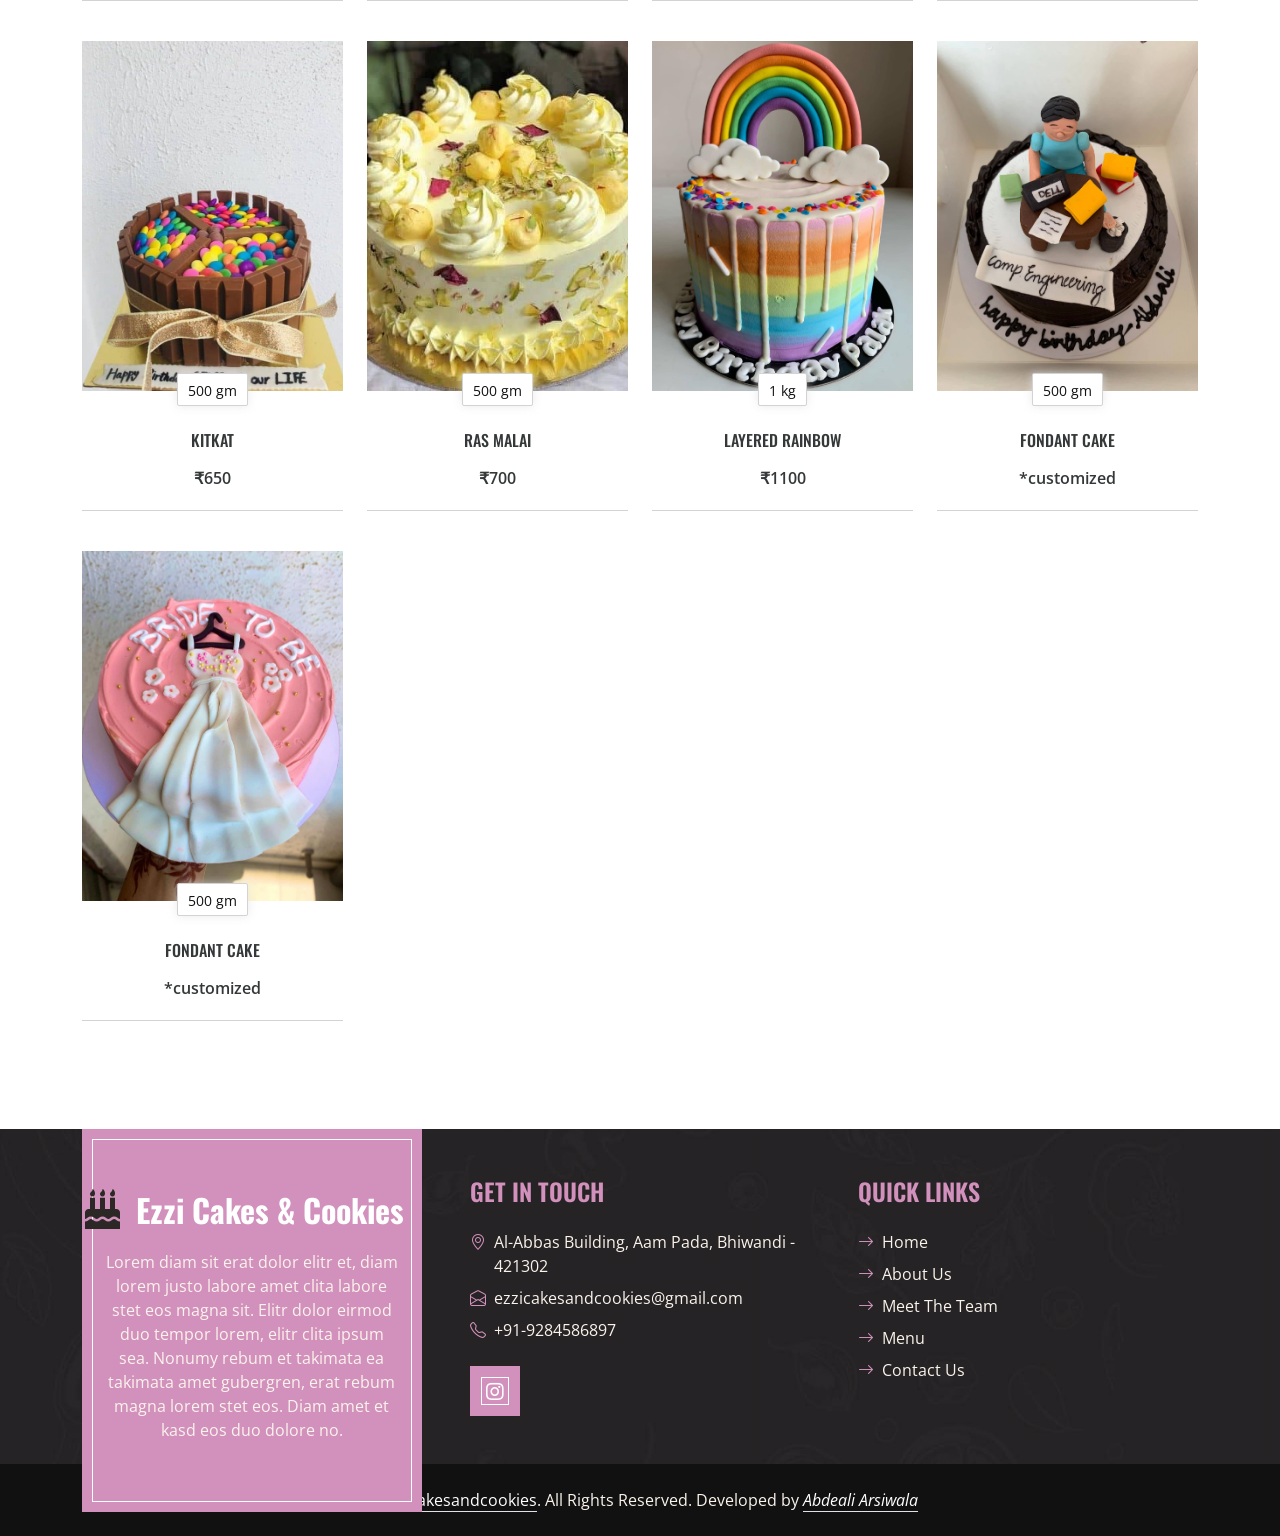
==== commit 5f09cd7c: "some changes" ====
--- a/menu.html
+++ b/menu.html
@@ -72,8 +72,8 @@
         </button>
         <div class="collapse navbar-collapse" id="navbarCollapse">
             <div class="navbar-nav ms-auto mx-lg-auto py-0">
-                <a href="index.html" class="nav-item nav-link active">Home</a>    
-                <a href="menu.html" class="nav-item nav-link">Menu & Pricing</a>
+                <a href="index.html" class="nav-item nav-link">Home</a>    
+                <a href="menu.html" class="nav-item nav-link active">Menu & Pricing</a>
             </div>
         </div>
     </nav>
@@ -786,28 +786,8 @@
     </div>
     <!-- Products End -->
 
-
-    <!-- Offer Start -->
-    <div class="container-fluid bg-offer my-5 py-5">
-        <div class="container py-5">
-            <div class="row gx-5 justify-content-center">
-                <div class="col-lg-7 text-center">
-                    <div class="section-title position-relative text-center mx-auto mb-4 pb-3" style="max-width: 600px;">
-                        <h2 class="text-primary font-secondary">Special Kombo Pack</h2>
-                        <h1 class="display-4 text-uppercase text-white">Super Crispy Cakes</h1>
-                    </div>
-                    <p class="text-white mb-4">Eirmod sed tempor lorem ut dolores sit kasd ipsum. Dolor ea et dolore et at sea ea at dolor justo ipsum duo rebum sea. Eos vero eos vero ea et dolore eirmod et. Dolores diam duo lorem. Elitr ut dolores magna sit. Sea dolore sed et.</p>
-                    <a href="" class="btn btn-primary border-inner py-3 px-5 me-3">Shop Now</a>
-                    <a href="" class="btn btn-dark border-inner py-3 px-5">Read More</a>
-                </div>
-            </div>
-        </div>
-    </div>
-    <!-- Offer End -->
-    
-
     <!-- Footer Start -->
-    <div class="container-fluid bg-img text-secondary" style="margin-top: 90px">
+    <div class="container-fluid bg-img text-secondary" style="margin-top: 20px">
         <div class="container">
             <div class="row gx-5">
                 <div class="col-lg-4 col-md-6 mb-lg-n5">
@@ -858,7 +838,7 @@
         <div class="container text-center">
             <p class="mb-0">&copy; <a class="text-white border-bottom" href="#">ezzicakesandcookies</a>. All Rights Reserved. 
 			
-			Developed by <i>Abdeali Arsiwala</i></p>
+                Developed by <a class="text-white border-bottom" href="https://www.instagram.com/abde_a_lit"><i>Abdeali Arsiwala</i></a></p>
         </div>
     </div>
     <!-- Footer End -->
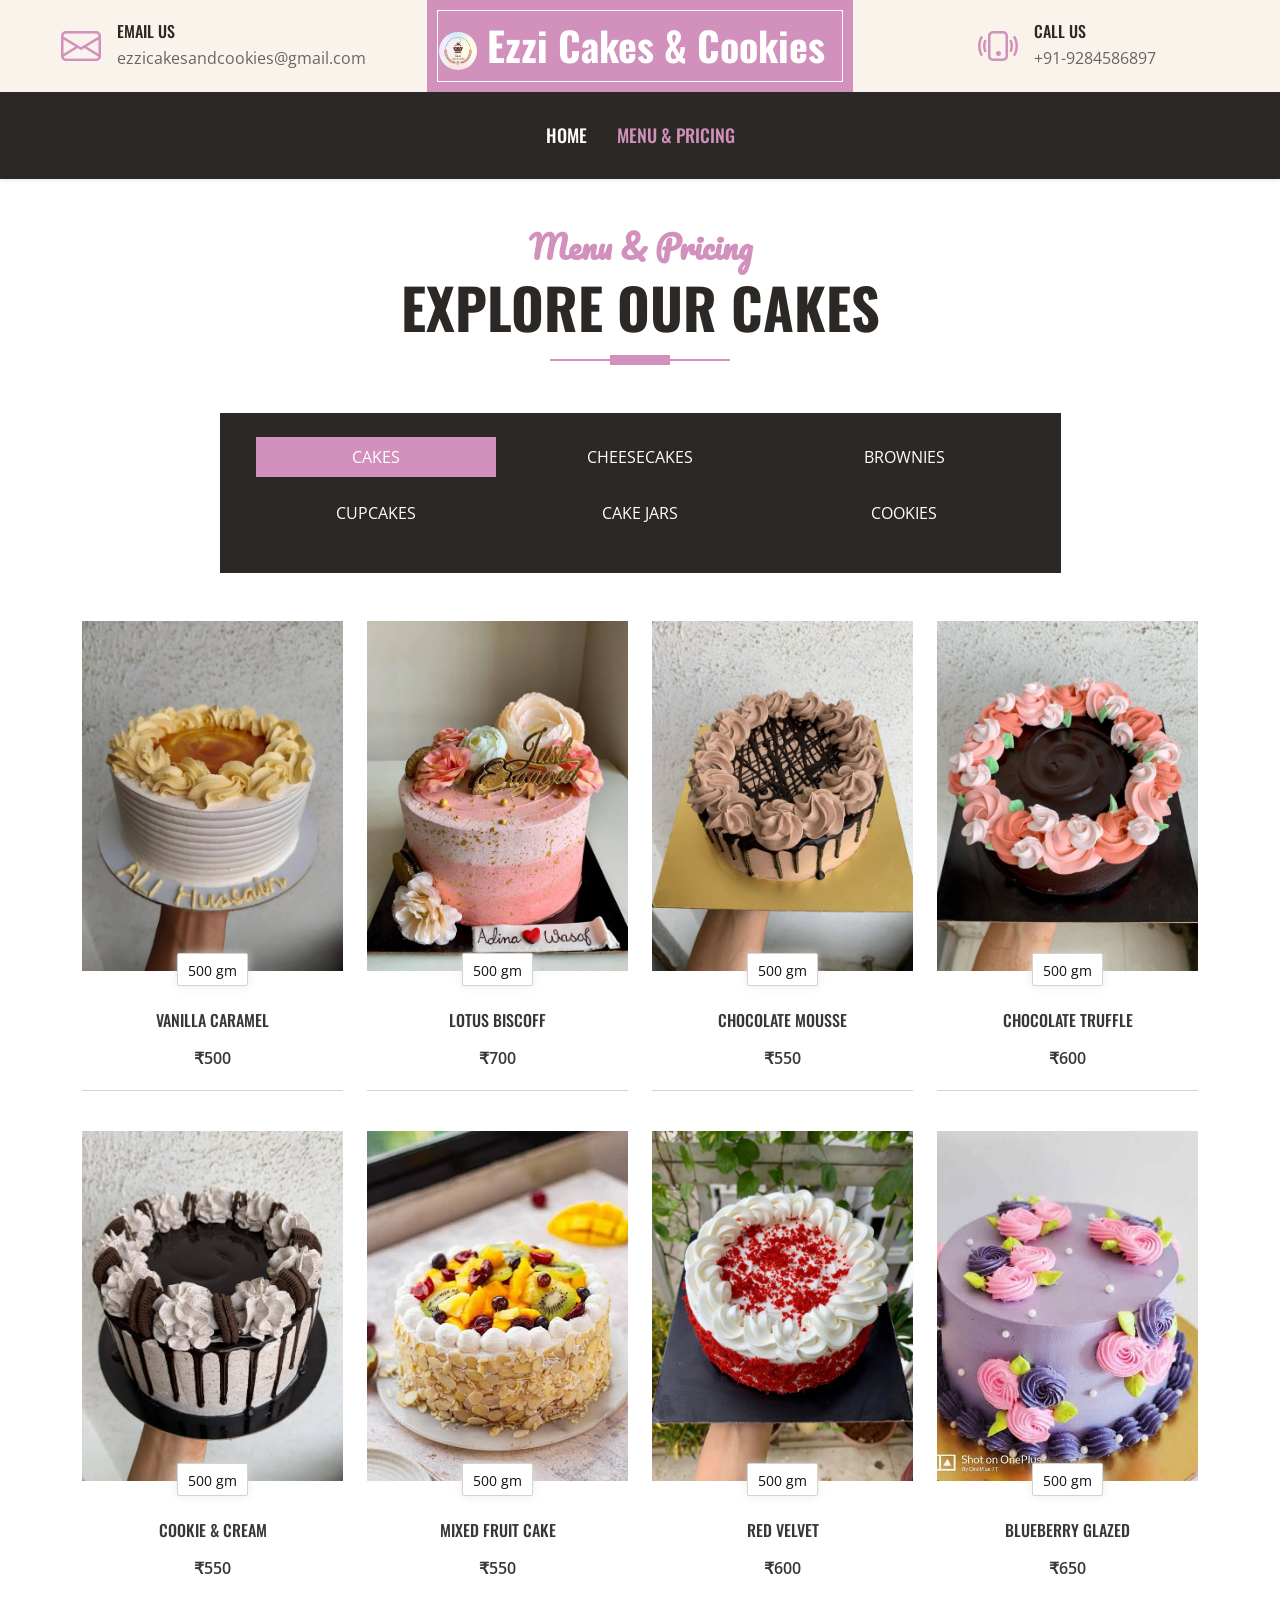
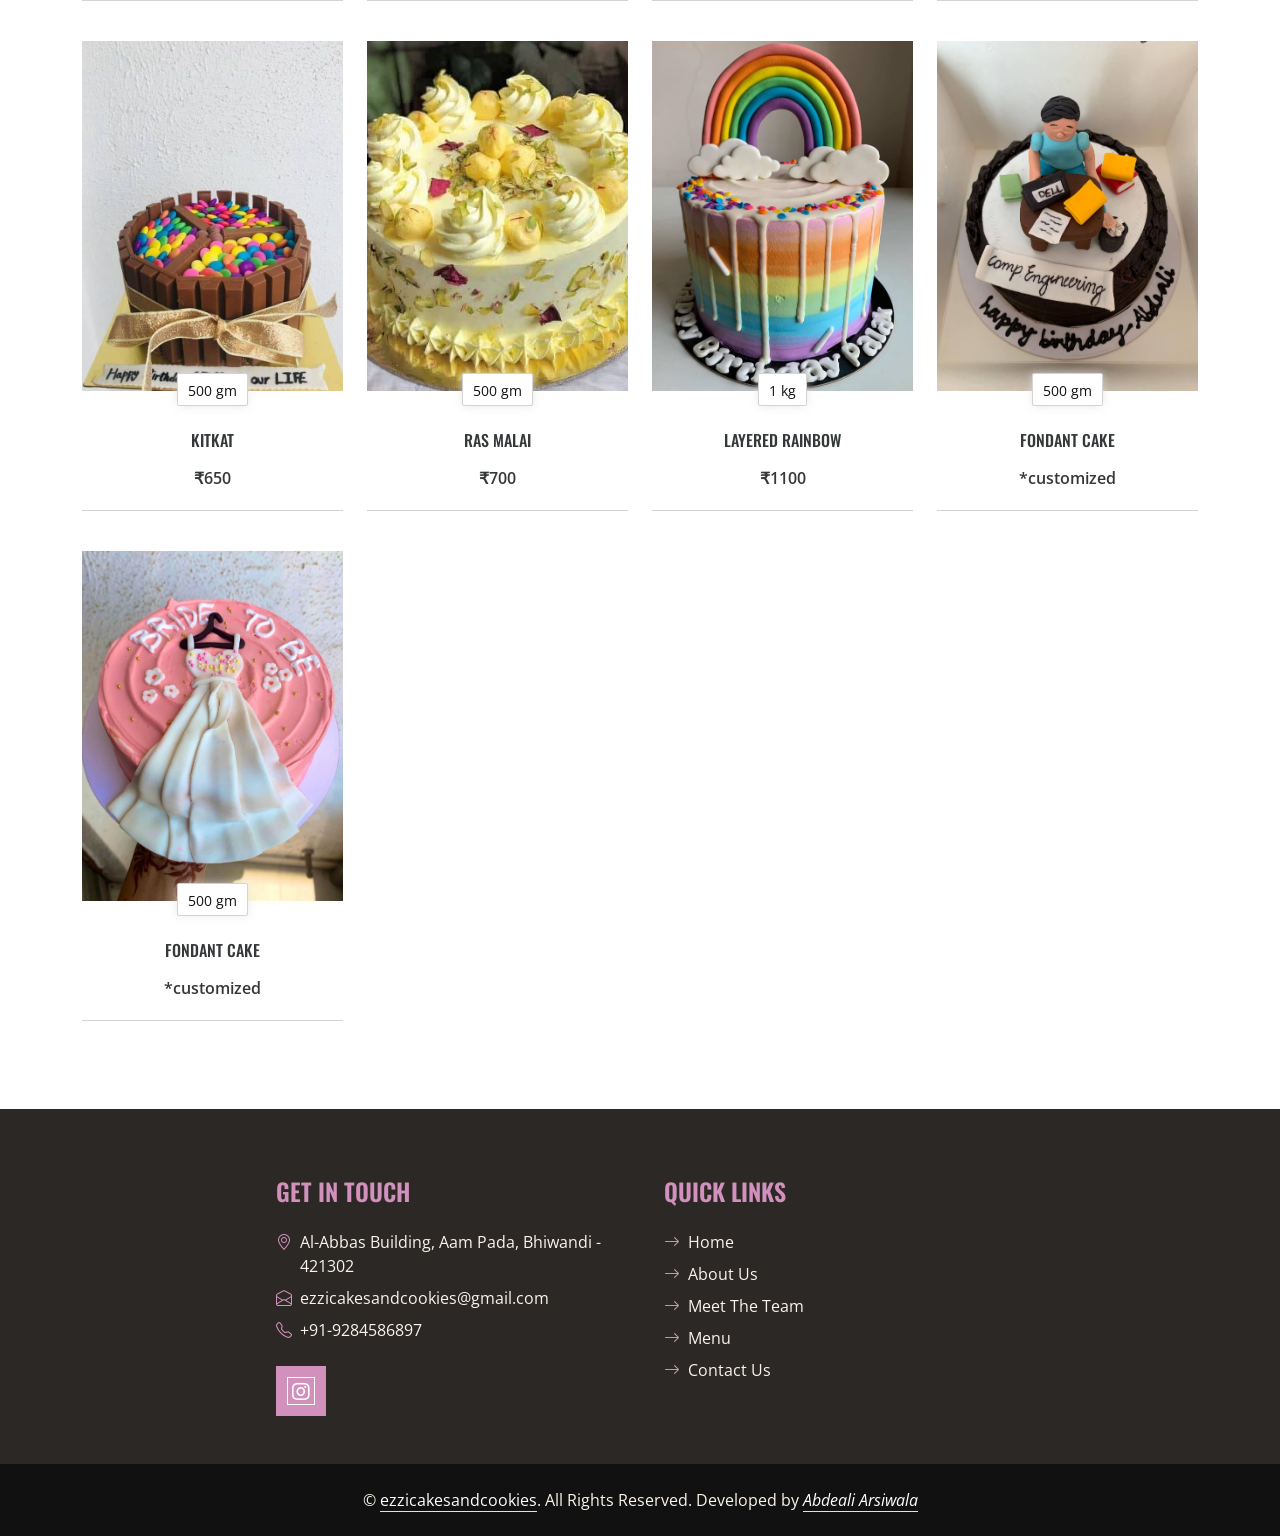
==== commit f79f106b: "footer changes" ====
--- a/menu.html
+++ b/menu.html
@@ -787,48 +787,35 @@
     <!-- Products End -->
 
     <!-- Footer Start -->
-    <div class="container-fluid bg-img text-secondary" style="margin-top: 20px">
+    <div class="container-fluid bg-dark text-secondary" style="padding-top: 20px">
         <div class="container">
             <div class="row gx-5">
-                <div class="col-lg-4 col-md-6 mb-lg-n5">
-                    <div class="d-flex flex-column align-items-center justify-content-center text-center h-100 bg-primary border-inner p-4">
-                        <a href="index.html" class="navbar-brand">
-                            <h2 class="m-0 text-white"><i class="fa fa-birthday-cake fs-1 text-dark me-3"></i>Ezzi Cakes & Cookies</h1>
-                        </a>
-                        <p class="mt-3">Lorem diam sit erat dolor elitr et, diam lorem justo labore amet clita labore stet eos magna sit. Elitr dolor eirmod duo tempor lorem, elitr clita ipsum sea. Nonumy rebum et takimata ea takimata amet gubergren, erat rebum magna lorem stet eos. Diam amet et kasd eos duo dolore no.</p>
+                <div class="offset-lg-2 col-lg-4 col-md-12 pt-5 mb-5" id="contact-us">
+                    <h4 class="text-primary text-uppercase mb-4">Get In Touch</h4>
+                    <div class="d-flex mb-2">
+                        <i class="bi bi-geo-alt text-primary me-2"></i>
+                        <p class="mb-0">Al-Abbas Building, Aam Pada, Bhiwandi - 421302</p>
+                    </div>
+                    <div class="d-flex mb-2">
+                        <i class="bi bi-envelope-open text-primary me-2"></i>
+                        <p class="mb-0">ezzicakesandcookies@gmail.com</p>
+                    </div>
+                    <div class="d-flex mb-2">
+                        <i class="bi bi-telephone text-primary me-2"></i>
+                        <p class="mb-0">+91-9284586897</p>
+                    </div>
+                    <div class="d-flex mt-4">
+                        <a class="btn btn-lg btn-primary btn-lg-square border-inner rounded-0 me-2" href="https://www.instagram.com/ezzicakesandcookies/"><i class="fab fa-instagram fw-normal"></i></a>
                     </div>
                 </div>
-                <div class="col-lg-8 col-md-6">
-                    <div class="row gx-5">
-                        <div class="col-lg-6 col-md-12 pt-5 mb-5" id="contact-us">
-                            <h4 class="text-primary text-uppercase mb-4">Get In Touch</h4>
-                            <div class="d-flex mb-2">
-                                <i class="bi bi-geo-alt text-primary me-2"></i>
-                                <p class="mb-0">Al-Abbas Building, Aam Pada, Bhiwandi - 421302</p>
-                            </div>
-                            <div class="d-flex mb-2">
-                                <i class="bi bi-envelope-open text-primary me-2"></i>
-                                <p class="mb-0">ezzicakesandcookies@gmail.com</p>
-                            </div>
-                            <div class="d-flex mb-2">
-                                <i class="bi bi-telephone text-primary me-2"></i>
-                                <p class="mb-0">+91-9284586897</p>
-                            </div>
-                            <div class="d-flex mt-4">
-                                <a class="btn btn-lg btn-primary btn-lg-square border-inner rounded-0 me-2" href="https://www.instagram.com/ezzicakesandcookies/"><i class="fab fa-instagram fw-normal"></i></a>
-                            </div>
-                        </div>
-                        <div class="col-lg-6 col-md-12 pt-0 pt-lg-5 mb-5">
-                            <h4 class="text-primary text-uppercase mb-4">Quick Links</h4>
-                            <div class="d-flex flex-column justify-content-start">
-                                <a class="text-secondary mb-2" href="#"><i class="bi bi-arrow-right text-primary me-2"></i>Home</a>
-                                <a class="text-secondary mb-2" href="#about-us"><i class="bi bi-arrow-right text-primary me-2"></i>About Us</a>   
-                                <a class="text-secondary mb-2" href="#team"><i class="bi bi-arrow-right text-primary me-2"></i>Meet The Team</a>
-                                <a class="text-secondary mb-2" href="menu.html"><i class="bi bi-arrow-right text-primary me-2"></i>Menu</a>
-                                <a class="text-secondary" href="#contact-us"><i class="bi bi-arrow-right text-primary me-2"></i>Contact Us</a>
-                            </div>
-                        </div>
-                       
+                <div class="col-lg-4 col-md-12 pt-0 pt-lg-5 mb-5">
+                    <h4 class="text-primary text-uppercase mb-4">Quick Links</h4>
+                    <div class="d-flex flex-column justify-content-start">
+                        <a class="text-secondary mb-2" href="#"><i class="bi bi-arrow-right text-primary me-2"></i>Home</a>
+                        <a class="text-secondary mb-2" href="#about-us"><i class="bi bi-arrow-right text-primary me-2"></i>About Us</a>   
+                        <a class="text-secondary mb-2" href="#team"><i class="bi bi-arrow-right text-primary me-2"></i>Meet The Team</a>
+                        <a class="text-secondary mb-2" href="menu.html"><i class="bi bi-arrow-right text-primary me-2"></i>Menu</a>
+                        <a class="text-secondary" href="#contact-us"><i class="bi bi-arrow-right text-primary me-2"></i>Contact Us</a>
                     </div>
                 </div>
             </div>
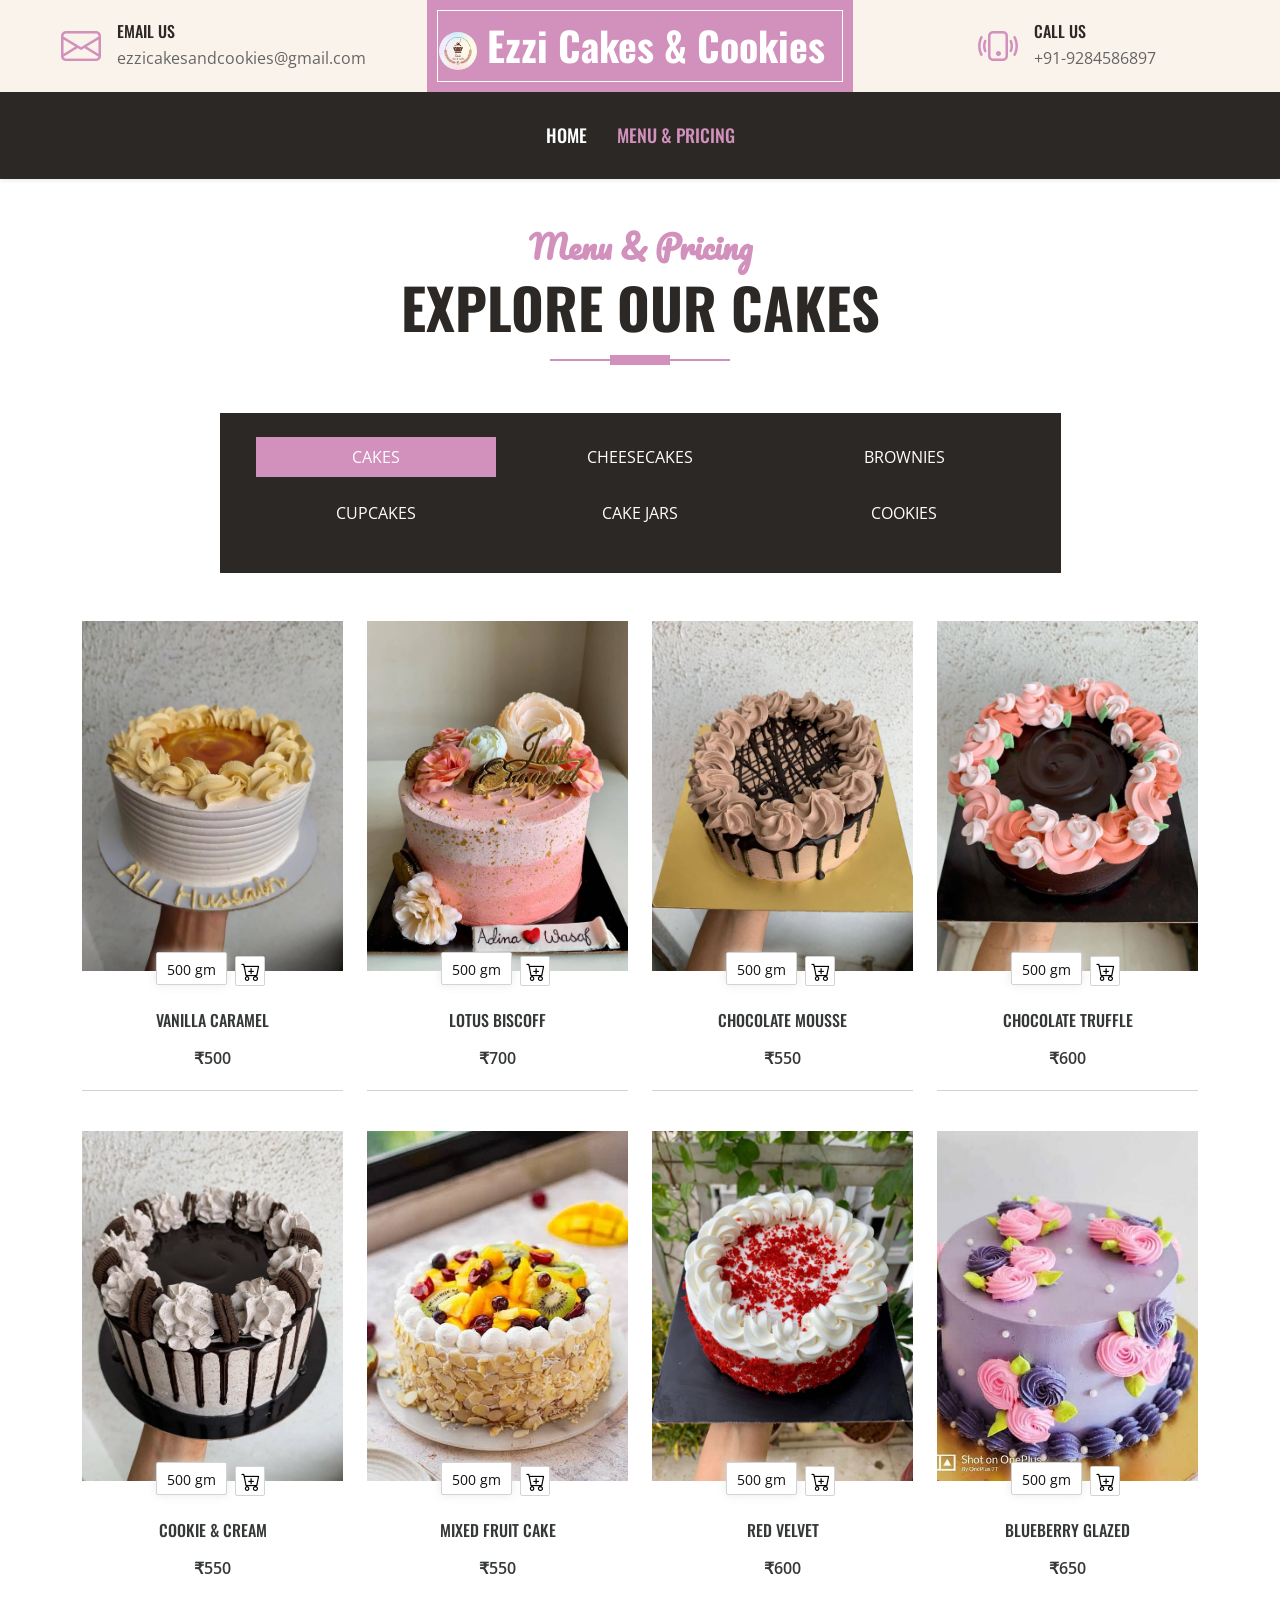
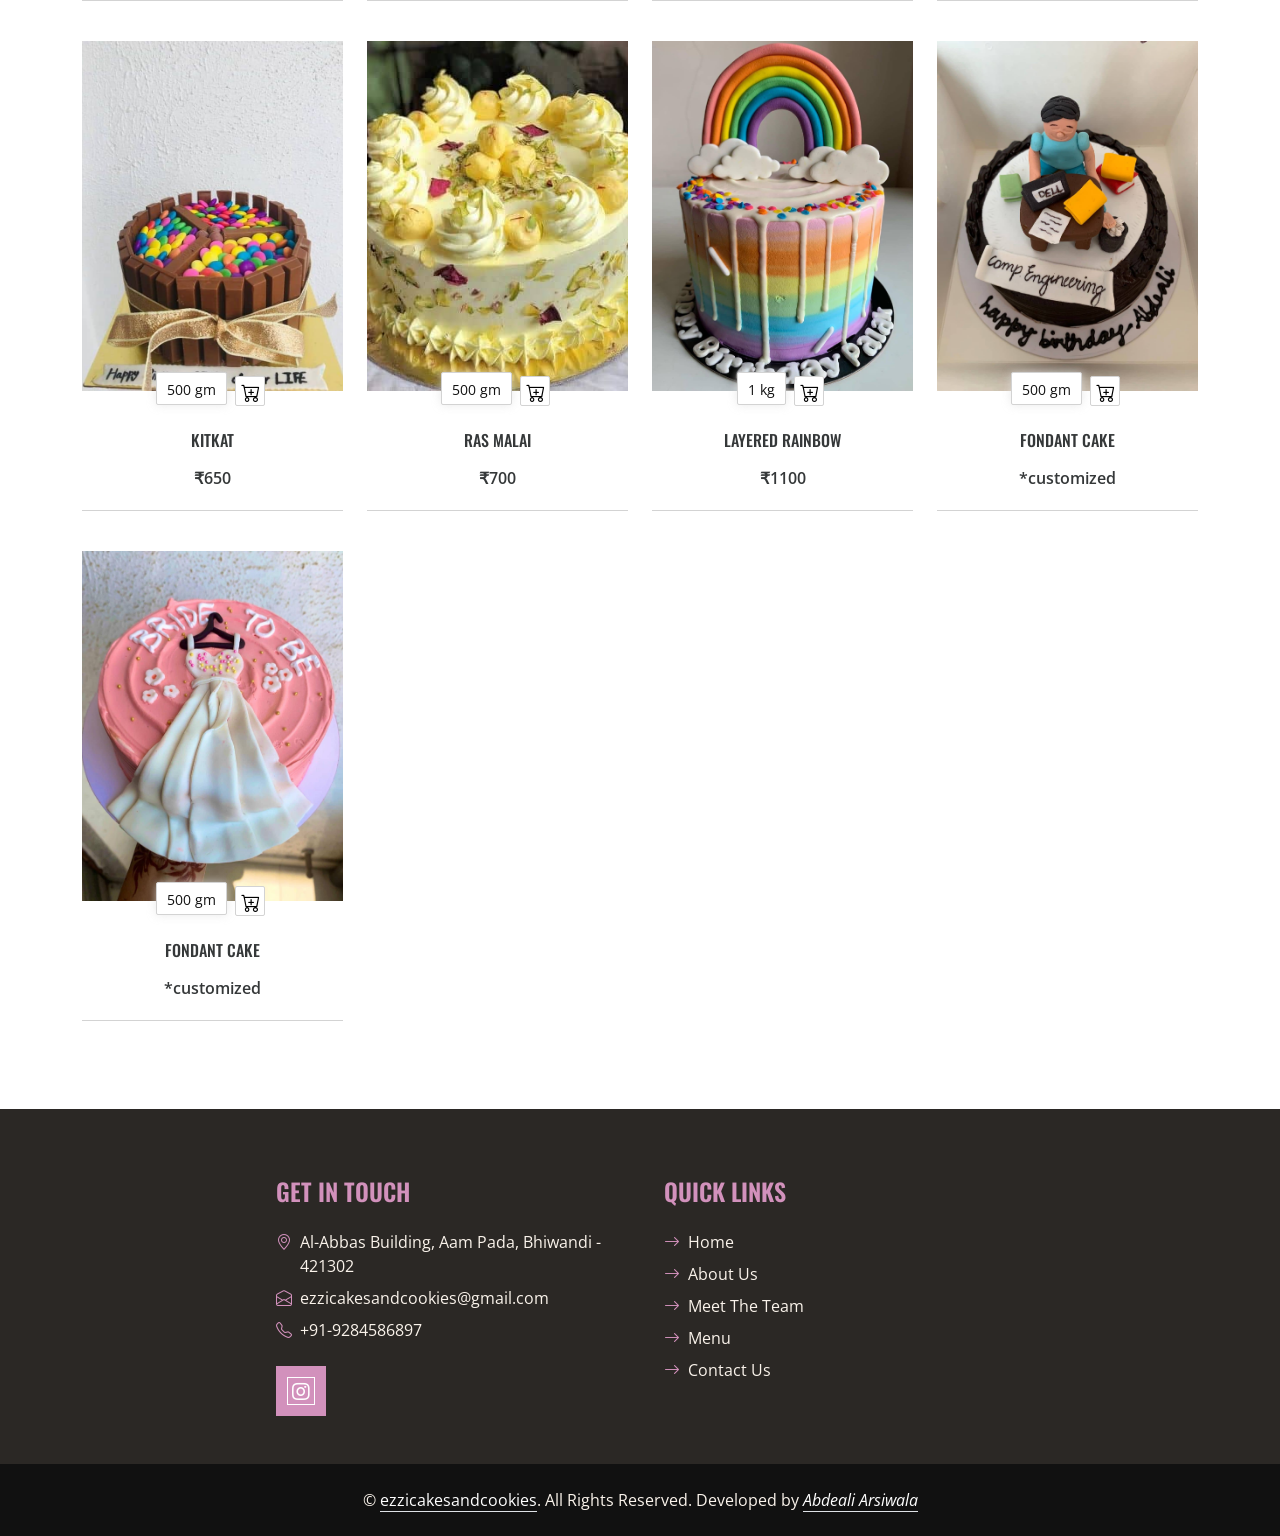
==== commit bae01cc8: "cart btn" ====
--- a/menu.html
+++ b/menu.html
@@ -116,11 +116,13 @@
                                     <div class="product__item__pic set-bg img-fluid" data-setbg="img/cakes/1.jpeg">
                                         <div class="product__label">
                                             <span>500 gm</span>
+                                            <a class="btn btn-light btn-sm btn-sm-square rounded-0 mx-1 cart-btn" href="https://www.instagram.com/ezzicakesandcookies/"><i class="bi-cart-plus fa-lg"></i></a>
                                         </div>
                                     </div>
                                     <div class="product__item__text">
                                         <h6>Vanilla Caramel</h6>
-                                        <div class="product__item__price">₹500</div>                                       
+                                        <div class="product__item__price">₹500</div>
+                                        
                                     </div>
                                 </div>
                             </div>
@@ -129,6 +131,7 @@
                                     <div class="product__item__pic set-bg img-fluid" data-setbg="img/cakes/2.jpeg">
                                         <div class="product__label">
                                             <span>500 gm</span>
+                                            <a class="btn btn-sm btn-light btn-sm-square rounded-0 mx-1 cart-btn" href="https://www.instagram.com/ezzicakesandcookies/"><i class="bi-cart-plus fa-lg"></i></a>
                                         </div>
                                     </div>
                                     <div class="product__item__text">
@@ -142,6 +145,7 @@
                                     <div class="product__item__pic set-bg img-fluid" data-setbg="img/cakes/3.jpeg">
                                         <div class="product__label">
                                             <span>500 gm</span>
+                                            <a class="btn btn-sm btn-light btn-sm-square rounded-0 mx-1 cart-btn" href="https://www.instagram.com/ezzicakesandcookies/"><i class="bi-cart-plus fa-lg"></i></a>
                                         </div>
                                     </div>
                                     <div class="product__item__text">
@@ -155,6 +159,7 @@
                                     <div class="product__item__pic set-bg img-fluid" data-setbg="img/cakes/4.jpeg">
                                         <div class="product__label">
                                             <span>500 gm</span>
+                                            <a class="btn btn-sm btn-light btn-sm-square rounded-0 mx-1 cart-btn" href="https://www.instagram.com/ezzicakesandcookies/"><i class="bi-cart-plus fa-lg"></i></a>
                                         </div>
                                     </div>
                                     <div class="product__item__text">
@@ -168,6 +173,7 @@
                                     <div class="product__item__pic set-bg img-fluid" data-setbg="img/cakes/5.jpeg">
                                         <div class="product__label">
                                             <span>500 gm</span>
+                                            <a class="btn btn-sm btn-light btn-sm-square rounded-0 mx-1 cart-btn" href="https://www.instagram.com/ezzicakesandcookies/"><i class="bi-cart-plus fa-lg"></i></a>
                                         </div>
                                     </div>
                                     <div class="product__item__text">
@@ -181,6 +187,7 @@
                                     <div class="product__item__pic set-bg img-fluid" data-setbg="img/cakes/6.jpeg">
                                         <div class="product__label">
                                             <span>500 gm</span>
+                                            <a class="btn btn-sm btn-light btn-sm-square rounded-0 mx-1 cart-btn" href="https://www.instagram.com/ezzicakesandcookies/"><i class="bi-cart-plus fa-lg"></i></a>
                                         </div>
                                     </div>
                                     <div class="product__item__text">
@@ -194,6 +201,7 @@
                                     <div class="product__item__pic set-bg img-fluid" data-setbg="img/cakes/7.jpeg">
                                         <div class="product__label">
                                             <span>500 gm</span>
+                                            <a class="btn btn-sm btn-light btn-sm-square rounded-0 mx-1 cart-btn" href="https://www.instagram.com/ezzicakesandcookies/"><i class="bi-cart-plus fa-lg"></i></a>
                                         </div>
                                     </div>
                                     <div class="product__item__text">
@@ -207,6 +215,7 @@
                                     <div class="product__item__pic set-bg img-fluid" data-setbg="img/cakes/8.jpeg">
                                         <div class="product__label">
                                             <span>500 gm</span>
+                                            <a class="btn btn-sm btn-light btn-sm-square rounded-0 mx-1 cart-btn" href="https://www.instagram.com/ezzicakesandcookies/"><i class="bi-cart-plus fa-lg"></i></a>
                                         </div>
                                     </div>
                                     <div class="product__item__text">
@@ -220,6 +229,7 @@
                                     <div class="product__item__pic set-bg img-fluid" data-setbg="img/cakes/9.jpeg">
                                         <div class="product__label">
                                             <span>500 gm</span>
+                                            <a class="btn btn-sm btn-light btn-sm-square rounded-0 mx-1 cart-btn" href="https://www.instagram.com/ezzicakesandcookies/"><i class="bi-cart-plus fa-lg"></i></a>
                                         </div>
                                     </div>
                                     <div class="product__item__text">
@@ -233,6 +243,7 @@
                                     <div class="product__item__pic set-bg img-fluid" data-setbg="img/cakes/10.jpeg">
                                         <div class="product__label">
                                             <span>500 gm</span>
+                                            <a class="btn btn-sm btn-light btn-sm-square rounded-0 mx-1 cart-btn" href="https://www.instagram.com/ezzicakesandcookies/"><i class="bi-cart-plus fa-lg"></i></a>
                                         </div>
                                     </div>
                                     <div class="product__item__text">
@@ -246,6 +257,7 @@
                                     <div class="product__item__pic set-bg img-fluid" data-setbg="img/cakes/11.jpeg">
                                         <div class="product__label">
                                             <span>1 kg</span>
+                                            <a class="btn btn-sm btn-light btn-sm-square rounded-0 mx-1 cart-btn" href="https://www.instagram.com/ezzicakesandcookies/"><i class="bi-cart-plus fa-lg"></i></a>
                                         </div>
                                     </div>
                                     <div class="product__item__text">
@@ -260,6 +272,7 @@
                                     <div class="product__item__pic set-bg img-fluid" data-setbg="img/cakes/12.jpeg">
                                         <div class="product__label">
                                             <span>500 gm</span>
+                                            <a class="btn btn-sm btn-light btn-sm-square rounded-0 mx-1 cart-btn" href="https://www.instagram.com/ezzicakesandcookies/"><i class="bi-cart-plus fa-lg"></i></a>
                                         </div>
                                     </div>
                                     <div class="product__item__text">
@@ -273,6 +286,7 @@
                                     <div class="product__item__pic set-bg img-fluid" data-setbg="img/cakes/13.jpeg">
                                         <div class="product__label">
                                             <span>500 gm</span>
+                                            <a class="btn btn-sm btn-light btn-sm-square rounded-0 mx-1 cart-btn" href="https://www.instagram.com/ezzicakesandcookies/"><i class="bi-cart-plus fa-lg"></i></a>
                                         </div>
                                     </div>
                                     <div class="product__item__text">
@@ -287,9 +301,10 @@
                         <div class="row">
                             <div class="col-lg-3 col-md-6 col-sm-6 offset-0 col-6">
                                 <div class="product__item">
-                                    <div class="product__item__pic set-bg img-fluid" data-setbg="img/cakes/11.jpeg">
-                                        <div class="product__label">
-                                            <span>500 gm</span>
+                                    <div class="product__item__pic set-bg img-fluid" data-setbg="img/cheesecakes/1.jpeg">
+                                        <div class="product__label">
+                                            <span>500 gm</span>
+                                            <a class="btn btn-sm btn-light btn-sm-square rounded-0 mx-1 cart-btn" href="https://www.instagram.com/ezzicakesandcookies/"><i class="bi-cart-plus fa-lg"></i></a>
                                         </div>
                                     </div>
                                     <div class="product__item__text">
@@ -300,9 +315,10 @@
                             </div>
                             <div class="col-lg-3 col-md-6 col-sm-6 offset-0 col-6">
                                 <div class="product__item">
-                                    <div class="product__item__pic set-bg img-fluid" data-setbg="img/cakes/11.jpeg">
-                                        <div class="product__label">
-                                            <span>500 gm</span>
+                                    <div class="product__item__pic set-bg img-fluid" data-setbg="img/cheesecakes/2.jpeg">
+                                        <div class="product__label">
+                                            <span>500 gm</span>
+                                            <a class="btn btn-sm btn-light btn-sm-square rounded-0 mx-1 cart-btn" href="https://www.instagram.com/ezzicakesandcookies/"><i class="bi-cart-plus fa-lg"></i></a>
                                         </div>
                                     </div>
                                     <div class="product__item__text">
@@ -313,9 +329,10 @@
                             </div>
                             <div class="col-lg-3 col-md-6 col-sm-6 offset-0 col-6">
                                 <div class="product__item">
-                                    <div class="product__item__pic set-bg img-fluid" data-setbg="img/cakes/11.jpeg">
-                                        <div class="product__label">
-                                            <span>500 gm</span>
+                                    <div class="product__item__pic set-bg img-fluid" data-setbg="img/cheesecakes/3.jpeg">
+                                        <div class="product__label">
+                                            <span>500 gm</span>
+                                            <a class="btn btn-sm btn-light btn-sm-square rounded-0 mx-1 cart-btn" href="https://www.instagram.com/ezzicakesandcookies/"><i class="bi-cart-plus fa-lg"></i></a>
                                         </div>
                                     </div>
                                     <div class="product__item__text">
@@ -326,9 +343,10 @@
                             </div>
                             <div class="col-lg-3 col-md-6 col-sm-6 offset-0 col-6">
                                 <div class="product__item">
-                                    <div class="product__item__pic set-bg img-fluid" data-setbg="img/cakes/11.jpeg">
-                                        <div class="product__label">
-                                            <span>500 gm</span>
+                                    <div class="product__item__pic set-bg img-fluid" data-setbg="img/cheesecakes/4.jpeg">
+                                        <div class="product__label">
+                                            <span>500 gm</span>
+                                            <a class="btn btn-sm btn-light btn-sm-square rounded-0 mx-1 cart-btn" href="https://www.instagram.com/ezzicakesandcookies/"><i class="bi-cart-plus fa-lg"></i></a>
                                         </div>
                                     </div>
                                     <div class="product__item__text">
@@ -339,9 +357,10 @@
                             </div>
                             <div class="col-lg-3 col-md-6 col-sm-6 offset-0 col-6">
                                 <div class="product__item">
-                                    <div class="product__item__pic set-bg img-fluid" data-setbg="img/cakes/11.jpeg">
-                                        <div class="product__label">
-                                            <span>500 gm</span>
+                                    <div class="product__item__pic set-bg img-fluid" data-setbg="img/cheesecakes/5.jpeg">
+                                        <div class="product__label">
+                                            <span>500 gm</span>
+                                            <a class="btn btn-sm btn-light btn-sm-square rounded-0 mx-1 cart-btn" href="https://www.instagram.com/ezzicakesandcookies/"><i class="bi-cart-plus fa-lg"></i></a>
                                         </div>
                                     </div>
                                     <div class="product__item__text">
@@ -352,9 +371,10 @@
                             </div>
                             <div class="col-lg-3 col-md-6 col-sm-6 offset-0 col-6">
                                 <div class="product__item">
-                                    <div class="product__item__pic set-bg img-fluid" data-setbg="img/cakes/11.jpeg">
-                                        <div class="product__label">
-                                            <span>500 gm</span>
+                                    <div class="product__item__pic set-bg img-fluid" data-setbg="img/cheesecakes/6.jpeg">
+                                        <div class="product__label">
+                                            <span>500 gm</span>
+                                            <a class="btn btn-sm btn-light btn-sm-square rounded-0 mx-1 cart-btn" href="https://www.instagram.com/ezzicakesandcookies/"><i class="bi-cart-plus fa-lg"></i></a>
                                         </div>
                                     </div>
                                     <div class="product__item__text">
@@ -367,12 +387,16 @@
                     </div>
 
                     <div id="brownies" class="tab-pane fade show p-0">
+                        <div class="row mb-4">
+                            <h4 class="font-red" ><i>*Minimum order - 6 pcs</i></h4>
+                        </div>
                         <div class="row">
                             <div class="col-lg-3 col-md-6 col-sm-6 offset-0 col-6">
                                 <div class="product__item">
                                     <div class="product__item__pic set-bg img-fluid" data-setbg="img/brownies/1.jpeg">
                                         <div class="product__label">
                                             <span>1 pcs</span>
+                                            <a class="btn btn-sm btn-light btn-sm-square rounded-0 mx-1 cart-btn" href="https://www.instagram.com/ezzicakesandcookies/"><i class="bi-cart-plus fa-lg"></i></a>
                                         </div>
                                     </div>
                                     <div class="product__item__text">
@@ -388,6 +412,7 @@
                                     <div class="product__item__pic set-bg img-fluid" data-setbg="img/brownies/2.jpeg">
                                         <div class="product__label">
                                             <span>1 pcs</span>
+                                            <a class="btn btn-sm btn-light btn-sm-square rounded-0 mx-1 cart-btn" href="https://www.instagram.com/ezzicakesandcookies/"><i class="bi-cart-plus fa-lg"></i></a>
                                         </div>
                                     </div>
                                     <div class="product__item__text">
@@ -402,6 +427,7 @@
                                     <div class="product__item__pic set-bg img-fluid" data-setbg="img/brownies/3.jpeg">
                                         <div class="product__label">
                                             <span>1 pcs</span>
+                                            <a class="btn btn-sm btn-light btn-sm-square rounded-0 mx-1 cart-btn" href="https://www.instagram.com/ezzicakesandcookies/"><i class="bi-cart-plus fa-lg"></i></a>
                                         </div>
                                     </div>
                                     <div class="product__item__text">
@@ -416,6 +442,7 @@
                                     <div class="product__item__pic set-bg img-fluid" data-setbg="img/brownies/4.jpeg">
                                         <div class="product__label">
                                             <span>1 pcs</span>
+                                            <a class="btn btn-sm btn-light btn-sm-square rounded-0 mx-1 cart-btn" href="https://www.instagram.com/ezzicakesandcookies/"><i class="bi-cart-plus fa-lg"></i></a>
                                         </div>
                                     </div>
                                     <div class="product__item__text">
@@ -428,12 +455,17 @@
                     </div>
 
                     <div id="cupcakes" class="tab-pane fade show p-0">
+                        <div class="row mb-4">
+                            <h4 class="font-red" ><i>*Minimum order - 6 pcs</i></h4>
+                        </div>
+
                         <div class="row">
                             <div class="col-lg-3 col-md-6 col-sm-6 offset-0 col-6">
                                 <div class="product__item">
                                     <div class="product__item__pic set-bg" data-setbg="img/cupcakes/1.jpeg">
                                         <div class="product__label">
                                             <span>1 pcs</span>
+                                            <a class="btn btn-sm btn-light btn-sm-square rounded-0 mx-1 cart-btn" href="https://www.instagram.com/ezzicakesandcookies/"><i class="bi-cart-plus fa-lg"></i></a>
                                         </div>
                                     </div>
                                     <div class="product__item__text">
@@ -449,6 +481,7 @@
                                     <div class="product__item__pic set-bg" data-setbg="img/cupcakes/2.jpeg">
                                         <div class="product__label">
                                             <span>1 pcs</span>
+                                            <a class="btn btn-sm btn-light btn-sm-square rounded-0 mx-1 cart-btn" href="https://www.instagram.com/ezzicakesandcookies/"><i class="bi-cart-plus fa-lg"></i></a>
                                         </div>
                                     </div>
                                     <div class="product__item__text">
@@ -464,6 +497,7 @@
                                     <div class="product__item__pic set-bg" data-setbg="img/cupcakes/3.jpeg">
                                         <div class="product__label">
                                             <span>1 pcs</span>
+                                            <a class="btn btn-sm btn-light btn-sm-square rounded-0 mx-1 cart-btn" href="https://www.instagram.com/ezzicakesandcookies/"><i class="bi-cart-plus fa-lg"></i></a>
                                         </div>
                                     </div>
                                     <div class="product__item__text">
@@ -479,6 +513,7 @@
                                     <div class="product__item__pic set-bg" data-setbg="img/cupcakes/4.jpeg">
                                         <div class="product__label">
                                             <span>1 pcs</span>
+                                            <a class="btn btn-sm btn-light btn-sm-square rounded-0 mx-1 cart-btn" href="https://www.instagram.com/ezzicakesandcookies/"><i class="bi-cart-plus fa-lg"></i></a>
                                         </div>
                                     </div>
                                     <div class="product__item__text">
@@ -494,6 +529,7 @@
                                     <div class="product__item__pic set-bg" data-setbg="img/cupcakes/5.jpeg">
                                         <div class="product__label">
                                             <span>1 pcs</span>
+                                            <a class="btn btn-sm btn-light btn-sm-square rounded-0 mx-1 cart-btn" href="https://www.instagram.com/ezzicakesandcookies/"><i class="bi-cart-plus fa-lg"></i></a>
                                         </div>
                                     </div>
                                     <div class="product__item__text">
@@ -509,6 +545,7 @@
                                     <div class="product__item__pic set-bg" data-setbg="img/cupcakes/6.jpeg">
                                         <div class="product__label">
                                             <span>1 pcs</span>
+                                            <a class="btn btn-sm btn-light btn-sm-square rounded-0 mx-1 cart-btn" href="https://www.instagram.com/ezzicakesandcookies/"><i class="bi-cart-plus fa-lg"></i></a>
                                         </div>
                                     </div>
                                     <div class="product__item__text">
@@ -524,6 +561,7 @@
                                     <div class="product__item__pic set-bg" data-setbg="img/cupcakes/7.jpeg">
                                         <div class="product__label">
                                             <span>1 pcs</span>
+                                            <a class="btn btn-sm btn-light btn-sm-square rounded-0 mx-1 cart-btn" href="https://www.instagram.com/ezzicakesandcookies/"><i class="bi-cart-plus fa-lg"></i></a>
                                         </div>
                                     </div>
                                     <div class="product__item__text">
@@ -539,6 +577,7 @@
                                     <div class="product__item__pic set-bg" data-setbg="img/cupcakes/8.jpeg">
                                         <div class="product__label">
                                             <span>1 pcs</span>
+                                            <a class="btn btn-sm btn-light btn-sm-square rounded-0 mx-1 cart-btn" href="https://www.instagram.com/ezzicakesandcookies/"><i class="bi-cart-plus fa-lg"></i></a>
                                         </div>
                                     </div>
                                     <div class="product__item__text">
@@ -553,6 +592,7 @@
                                     <div class="product__item__pic set-bg" data-setbg="img/cupcakes/9.jpeg">
                                         <div class="product__label">
                                             <span>1 pcs</span>
+                                            <a class="btn btn-sm btn-light btn-sm-square rounded-0 mx-1 cart-btn" href="https://www.instagram.com/ezzicakesandcookies/"><i class="bi-cart-plus fa-lg"></i></a>
                                         </div>
                                     </div>
                                     <div class="product__item__text">
@@ -571,6 +611,7 @@
                                     <div class="product__item__pic set-bg" data-setbg="img/cake-jars/1.jpeg">
                                         <div class="product__label">
                                             <span>1 jar</span>
+                                            <a class="btn btn-sm btn-light btn-sm-square rounded-0 mx-1 cart-btn" href="https://www.instagram.com/ezzicakesandcookies/"><i class="bi-cart-plus fa-lg"></i></a>
                                         </div>
                                     </div>
                                     <div class="product__item__text">
@@ -585,6 +626,7 @@
                                     <div class="product__item__pic set-bg" data-setbg="img/cake-jars/2.jpeg">
                                         <div class="product__label">
                                             <span>1 jar</span>
+                                            <a class="btn btn-sm btn-light btn-sm-square rounded-0 mx-1 cart-btn" href="https://www.instagram.com/ezzicakesandcookies/"><i class="bi-cart-plus fa-lg"></i></a>
                                         </div>
                                     </div>
                                     <div class="product__item__text">
@@ -599,6 +641,7 @@
                                     <div class="product__item__pic set-bg" data-setbg="img/cake-jars/3.jpeg">
                                         <div class="product__label">
                                             <span>1 jar</span>
+                                            <a class="btn btn-sm btn-light btn-sm-square rounded-0 mx-1 cart-btn" href="https://www.instagram.com/ezzicakesandcookies/"><i class="bi-cart-plus fa-lg"></i></a>
                                         </div>
                                     </div>
                                     <div class="product__item__text">
@@ -613,6 +656,7 @@
                                     <div class="product__item__pic set-bg" data-setbg="img/cake-jars/4.jpeg">
                                         <div class="product__label">
                                             <span>1 jar</span>
+                                            <a class="btn btn-sm btn-light btn-sm-square rounded-0 mx-1 cart-btn" href="https://www.instagram.com/ezzicakesandcookies/"><i class="bi-cart-plus fa-lg"></i></a>
                                         </div>
                                     </div>
                                     <div class="product__item__text">
@@ -627,6 +671,7 @@
                                     <div class="product__item__pic set-bg" data-setbg="img/cake-jars/5.jpeg">
                                         <div class="product__label">
                                             <span>1 jar</span>
+                                            <a class="btn btn-sm btn-light btn-sm-square rounded-0 mx-1 cart-btn" href="https://www.instagram.com/ezzicakesandcookies/"><i class="bi-cart-plus fa-lg"></i></a>
                                         </div>
                                     </div>
                                     <div class="product__item__text">
@@ -635,29 +680,19 @@
                                     </div>
                                 </div>
                             </div>
-
-                            <div class="col-lg-3 col-md-6 col-sm-6 offset-0 col-6">
-                                <div class="product__item">
-                                    <div class="product__item__pic set-bg" data-setbg="img/cake-jars/1.jpeg">
-                                        <div class="product__label">
-                                            <span>1 jar</span>
-                                        </div>
-                                    </div>
-                                    <div class="product__item__text">
-                                        <h6>Black Forest</h6>
-                                        <div class="product__item__price">₹140</div> 
-                                    </div>
-                                </div>
-                            </div>
                         </div>
                     </div>
                     <div id="cookies" class="tab-pane fade show p-0">
+                        <div class="row mb-4">
+                            <h4 class="font-red" ><i>*Minimum order - 6 pcs</i></h4>
+                        </div>
                         <div class="row">
                             <div class="col-lg-3 col-md-6 col-sm-6 offset-0 col-6">
                                 <div class="product__item">
-                                    <div class="product__item__pic set-bg" data-setbg="">
-                                        <div class="product__label">
-                                            <span>1 pcs</span>
+                                    <div class="product__item__pic set-bg" data-setbg="img/cookies/1.jpeg">
+                                        <div class="product__label">
+                                            <span>1 pcs</span>
+                                            <a class="btn btn-sm btn-light btn-sm-square rounded-0 mx-1 cart-btn" href="https://www.instagram.com/ezzicakesandcookies/"><i class="bi-cart-plus fa-lg"></i></a>
                                         </div>
                                     </div>
                                     <div class="product__item__text">
@@ -669,9 +704,10 @@
 
                             <div class="col-lg-3 col-md-6 col-sm-6 offset-0 col-6">
                                 <div class="product__item">
-                                    <div class="product__item__pic set-bg" data-setbg="img/cakes/11.jpeg">
-                                        <div class="product__label">
-                                            <span>1 pcs</span>
+                                    <div class="product__item__pic set-bg" data-setbg="img/cookies/2.jpeg">
+                                        <div class="product__label">
+                                            <span>1 pcs</span>
+                                            <a class="btn btn-sm btn-light btn-sm-square rounded-0 mx-1 cart-btn" href="https://www.instagram.com/ezzicakesandcookies/"><i class="bi-cart-plus fa-lg"></i></a>
                                         </div>
                                     </div>
                                     <div class="product__item__text">
@@ -683,9 +719,10 @@
 
                             <div class="col-lg-3 col-md-6 col-sm-6 offset-0 col-6">
                                 <div class="product__item">
-                                    <div class="product__item__pic set-bg" data-setbg="img/cakes/11.jpeg">
-                                        <div class="product__label">
-                                            <span>1 pcs</span>
+                                    <div class="product__item__pic set-bg" data-setbg="img/cookies/3.jpeg">
+                                        <div class="product__label">
+                                            <span>1 pcs</span>
+                                            <a class="btn btn-sm btn-light btn-sm-square rounded-0 mx-1 cart-btn" href="https://www.instagram.com/ezzicakesandcookies/"><i class="bi-cart-plus fa-lg"></i></a>
                                         </div>
                                     </div>
                                     <div class="product__item__text">
@@ -697,9 +734,10 @@
 
                             <div class="col-lg-3 col-md-6 col-sm-6 offset-0 col-6">
                                 <div class="product__item">
-                                    <div class="product__item__pic set-bg" data-setbg="img/cakes/11.jpeg">
-                                        <div class="product__label">
-                                            <span>1 pcs</span>
+                                    <div class="product__item__pic set-bg" data-setbg="img/cookies/4.jpeg">
+                                        <div class="product__label">
+                                            <span>1 pcs</span>
+                                            <a class="btn btn-sm btn-light btn-sm-square rounded-0 mx-1 cart-btn" href="https://www.instagram.com/ezzicakesandcookies/"><i class="bi-cart-plus fa-lg"></i></a>
                                         </div>
                                     </div>
                                     <div class="product__item__text">
@@ -711,9 +749,10 @@
 
                             <div class="col-lg-3 col-md-6 col-sm-6 offset-0 col-6">
                                 <div class="product__item">
-                                    <div class="product__item__pic set-bg" data-setbg="img/cakes/11.jpeg">
-                                        <div class="product__label">
-                                            <span>1 pcs</span>
+                                    <div class="product__item__pic set-bg" data-setbg="img/cookies/5.jpeg">
+                                        <div class="product__label">
+                                            <span>1 pcs</span>
+                                            <a class="btn btn-sm btn-light btn-sm-square rounded-0 mx-1 cart-btn" href="https://www.instagram.com/ezzicakesandcookies/"><i class="bi-cart-plus fa-lg"></i></a>
                                         </div>
                                     </div>
                                     <div class="product__item__text">
@@ -725,9 +764,10 @@
 
                             <div class="col-lg-3 col-md-6 col-sm-6 offset-0 col-6">
                                 <div class="product__item">
-                                    <div class="product__item__pic set-bg" data-setbg="img/cakes/11.jpeg">
-                                        <div class="product__label">
-                                            <span>1 pcs</span>
+                                    <div class="product__item__pic set-bg" data-setbg="img/cookies/6.jpeg">
+                                        <div class="product__label">
+                                            <span>1 pcs</span>
+                                            <a class="btn btn-sm btn-light btn-sm-square rounded-0 mx-1 cart-btn" href="https://www.instagram.com/ezzicakesandcookies/"><i class="bi-cart-plus fa-lg"></i></a>
                                         </div>
                                     </div>
                                     <div class="product__item__text">
@@ -739,9 +779,10 @@
 
                             <div class="col-lg-3 col-md-6 col-sm-6 offset-0 col-6">
                                 <div class="product__item">
-                                    <div class="product__item__pic set-bg" data-setbg="img/cakes/11.jpeg">
-                                        <div class="product__label">
-                                            <span>1 pcs</span>
+                                    <div class="product__item__pic set-bg" data-setbg="img/cookies/7.jpeg">
+                                        <div class="product__label">
+                                            <span>1 pcs</span>
+                                            <a class="btn btn-sm btn-light btn-sm-square rounded-0 mx-1 cart-btn" href="https://www.instagram.com/ezzicakesandcookies/"><i class="bi-cart-plus fa-lg"></i></a>
                                         </div>
                                     </div>
                                     <div class="product__item__text">
@@ -753,9 +794,10 @@
 
                             <div class="col-lg-3 col-md-6 col-sm-6 offset-0 col-6">
                                 <div class="product__item">
-                                    <div class="product__item__pic set-bg" data-setbg="img/cakes/11.jpeg">
-                                        <div class="product__label">
-                                            <span>1 pcs</span>
+                                    <div class="product__item__pic set-bg" data-setbg="img/cookies/8.jpeg">
+                                        <div class="product__label">
+                                            <span>1 pcs</span>
+                                            <a class="btn btn-sm btn-light btn-sm-square rounded-0 mx-1 cart-btn" href="https://www.instagram.com/ezzicakesandcookies/"><i class="bi-cart-plus fa-lg"></i></a>
                                         </div>
                                     </div>
                                     <div class="product__item__text">
@@ -767,9 +809,10 @@
 
                             <div class="col-lg-3 col-md-6 col-sm-6 offset-0 col-6">
                                 <div class="product__item">
-                                    <div class="product__item__pic set-bg" data-setbg="img/cakes/11.jpeg">
-                                        <div class="product__label">
-                                            <span>1 pcs</span>
+                                    <div class="product__item__pic set-bg" data-setbg="img/cookies/9.jpeg">
+                                        <div class="product__label">
+                                            <span>1 pcs</span>
+                                            <a class="btn btn-sm btn-light btn-sm-square rounded-0 mx-1 cart-btn" href="https://www.instagram.com/ezzicakesandcookies/"><i class="bi-cart-plus fa-lg"></i></a>
                                         </div>
                                     </div>
                                     <div class="product__item__text">
--- a/css/style.css
+++ b/css/style.css
@@ -8,6 +8,10 @@
 
 .font-secondary {
     font-family: 'Pacifico', cursive;
+}
+
+.font-red{
+    color: #FF5D5D;
 }
 
 h1,
@@ -329,8 +333,20 @@
     border-width: 1px;
     border-color: lightgrey;
   }
+
+  .product__item .product__item__pic .product__label a {
+    border-style: solid !important;
+    border-width: 1px !important;
+    border-color: lightgrey !important;
+    border-radius: 2px !important;
+  }
   
   .product__item:hover .product__item__pic .product__label span {
+    background: var(--primary);
+    color: #ffffff;
+  }
+
+  .cart-btn:hover {
     background: var(--primary);
     color: #ffffff;
   }
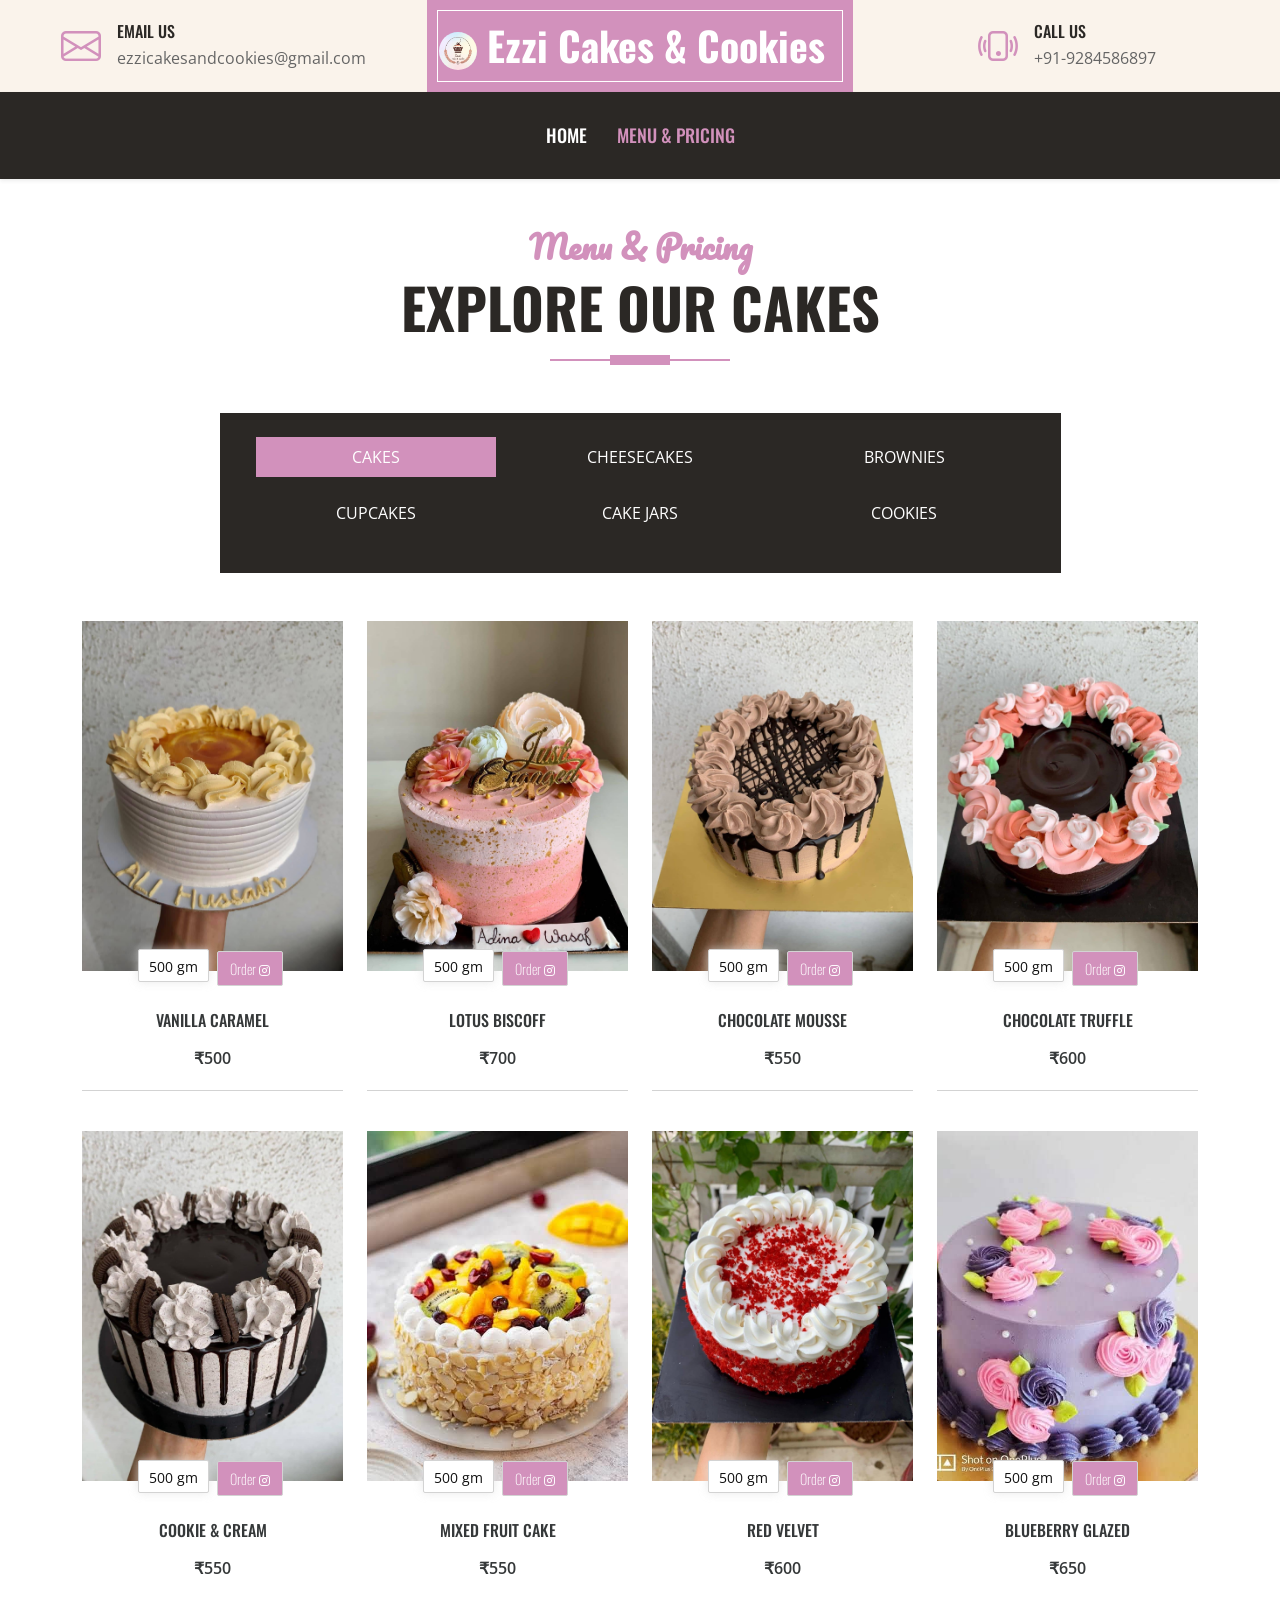
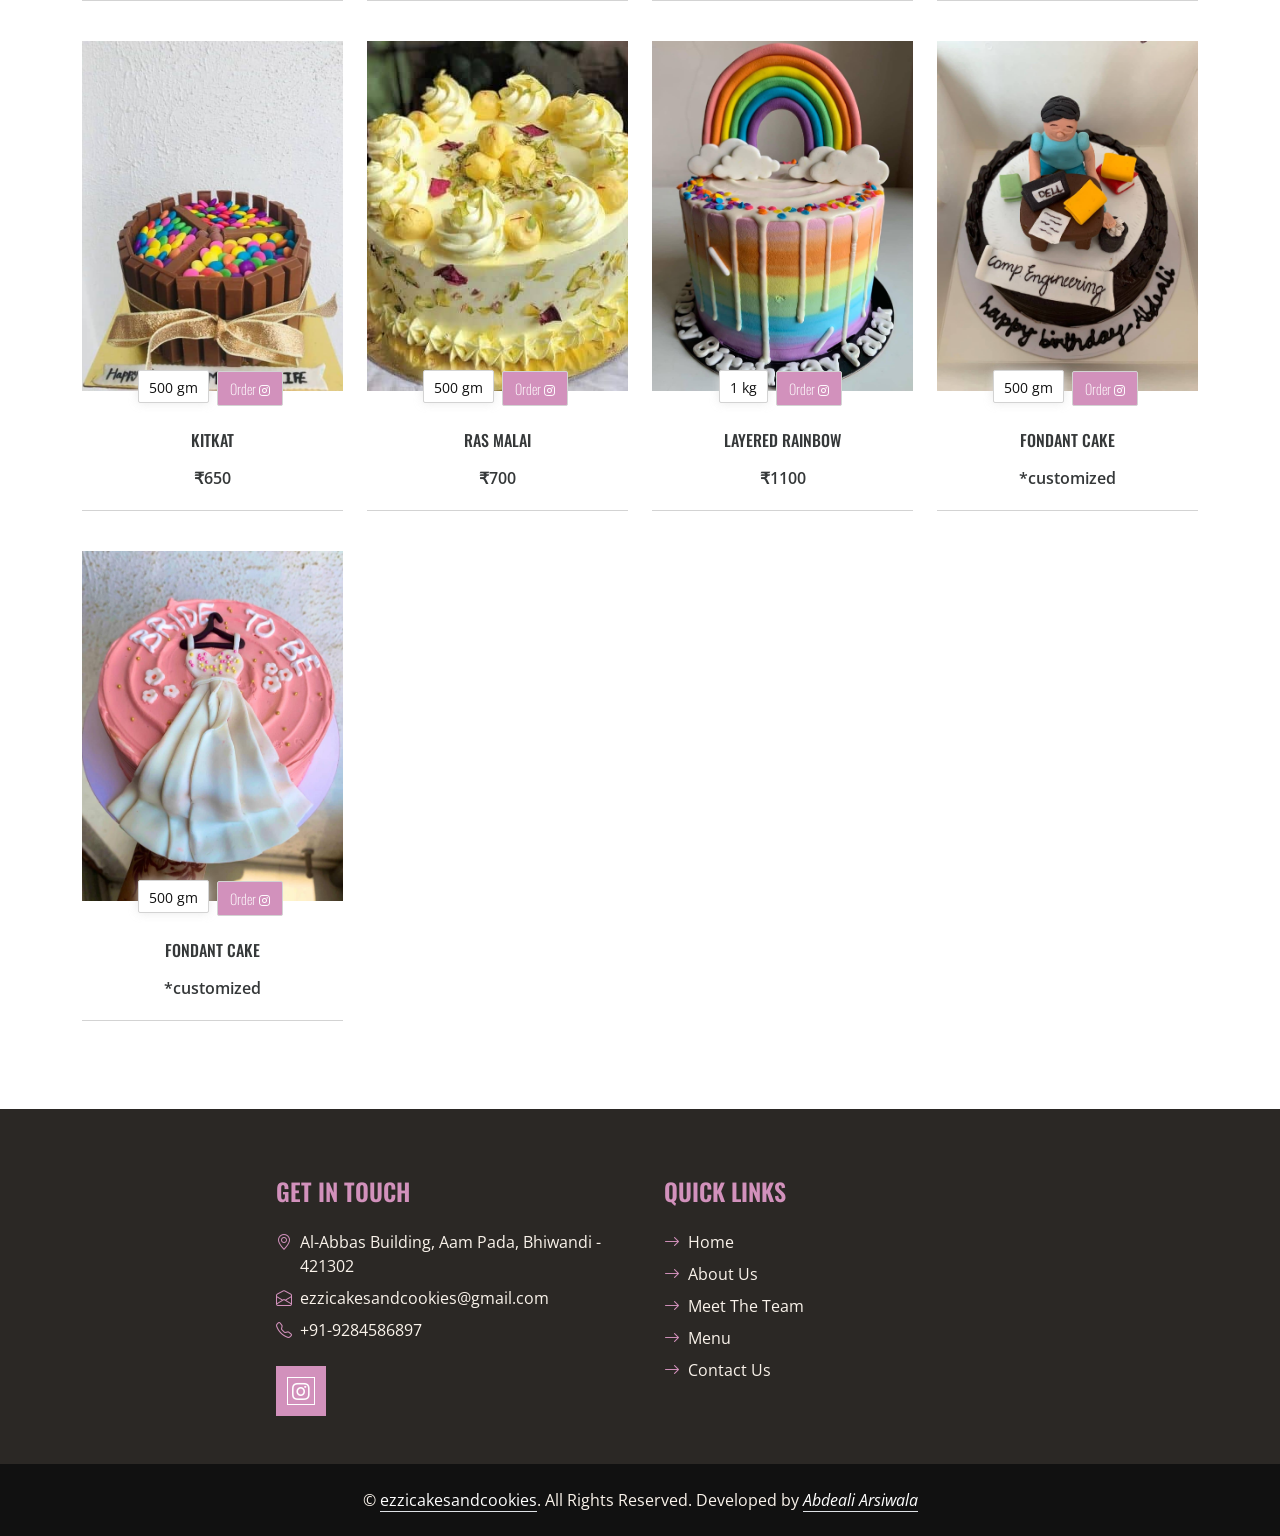
==== commit 8d5bbb89: "orde rbtn" ====
--- a/menu.html
+++ b/menu.html
@@ -116,7 +116,7 @@
                                     <div class="product__item__pic set-bg img-fluid" data-setbg="img/cakes/1.jpeg">
                                         <div class="product__label">
                                             <span>500 gm</span>
-                                            <a class="btn btn-light btn-sm btn-sm-square rounded-0 mx-1 cart-btn" href="https://www.instagram.com/ezzicakesandcookies/"><i class="bi-cart-plus fa-lg"></i></a>
+                                            <a class="btn btn-primary btn-md btn-md-square rounded-0 mx-1" href="https://www.instagram.com/ezzicakesandcookies/">Order <i class="fab fa-sm fa-instagram"></i></a>
                                         </div>
                                     </div>
                                     <div class="product__item__text">
@@ -131,7 +131,7 @@
                                     <div class="product__item__pic set-bg img-fluid" data-setbg="img/cakes/2.jpeg">
                                         <div class="product__label">
                                             <span>500 gm</span>
-                                            <a class="btn btn-sm btn-light btn-sm-square rounded-0 mx-1 cart-btn" href="https://www.instagram.com/ezzicakesandcookies/"><i class="bi-cart-plus fa-lg"></i></a>
+                                            <a class="btn btn-primary btn-md btn-md-square rounded-0 mx-1" href="https://www.instagram.com/ezzicakesandcookies/">Order <i class="fab fa-sm fa-instagram"></i></a>
                                         </div>
                                     </div>
                                     <div class="product__item__text">
@@ -145,7 +145,7 @@
                                     <div class="product__item__pic set-bg img-fluid" data-setbg="img/cakes/3.jpeg">
                                         <div class="product__label">
                                             <span>500 gm</span>
-                                            <a class="btn btn-sm btn-light btn-sm-square rounded-0 mx-1 cart-btn" href="https://www.instagram.com/ezzicakesandcookies/"><i class="bi-cart-plus fa-lg"></i></a>
+                                            <a class="btn btn-primary btn-md btn-md-square rounded-0 mx-1" href="https://www.instagram.com/ezzicakesandcookies/">Order <i class="fab fa-sm fa-instagram"></i></a>
                                         </div>
                                     </div>
                                     <div class="product__item__text">
@@ -159,7 +159,7 @@
                                     <div class="product__item__pic set-bg img-fluid" data-setbg="img/cakes/4.jpeg">
                                         <div class="product__label">
                                             <span>500 gm</span>
-                                            <a class="btn btn-sm btn-light btn-sm-square rounded-0 mx-1 cart-btn" href="https://www.instagram.com/ezzicakesandcookies/"><i class="bi-cart-plus fa-lg"></i></a>
+                                            <a class="btn btn-primary btn-md btn-md-square rounded-0 mx-1" href="https://www.instagram.com/ezzicakesandcookies/">Order <i class="fab fa-sm fa-instagram"></i></a>
                                         </div>
                                     </div>
                                     <div class="product__item__text">
@@ -173,7 +173,7 @@
                                     <div class="product__item__pic set-bg img-fluid" data-setbg="img/cakes/5.jpeg">
                                         <div class="product__label">
                                             <span>500 gm</span>
-                                            <a class="btn btn-sm btn-light btn-sm-square rounded-0 mx-1 cart-btn" href="https://www.instagram.com/ezzicakesandcookies/"><i class="bi-cart-plus fa-lg"></i></a>
+                                            <a class="btn btn-primary btn-md btn-md-square rounded-0 mx-1" href="https://www.instagram.com/ezzicakesandcookies/">Order <i class="fab fa-sm fa-instagram"></i></a>
                                         </div>
                                     </div>
                                     <div class="product__item__text">
@@ -187,7 +187,7 @@
                                     <div class="product__item__pic set-bg img-fluid" data-setbg="img/cakes/6.jpeg">
                                         <div class="product__label">
                                             <span>500 gm</span>
-                                            <a class="btn btn-sm btn-light btn-sm-square rounded-0 mx-1 cart-btn" href="https://www.instagram.com/ezzicakesandcookies/"><i class="bi-cart-plus fa-lg"></i></a>
+                                            <a class="btn btn-primary btn-md btn-md-square rounded-0 mx-1" href="https://www.instagram.com/ezzicakesandcookies/">Order <i class="fab fa-sm fa-instagram"></i></a>
                                         </div>
                                     </div>
                                     <div class="product__item__text">
@@ -201,7 +201,7 @@
                                     <div class="product__item__pic set-bg img-fluid" data-setbg="img/cakes/7.jpeg">
                                         <div class="product__label">
                                             <span>500 gm</span>
-                                            <a class="btn btn-sm btn-light btn-sm-square rounded-0 mx-1 cart-btn" href="https://www.instagram.com/ezzicakesandcookies/"><i class="bi-cart-plus fa-lg"></i></a>
+                                            <a class="btn btn-primary btn-md btn-md-square rounded-0 mx-1" href="https://www.instagram.com/ezzicakesandcookies/">Order <i class="fab fa-sm fa-instagram"></i></a>
                                         </div>
                                     </div>
                                     <div class="product__item__text">
@@ -215,7 +215,7 @@
                                     <div class="product__item__pic set-bg img-fluid" data-setbg="img/cakes/8.jpeg">
                                         <div class="product__label">
                                             <span>500 gm</span>
-                                            <a class="btn btn-sm btn-light btn-sm-square rounded-0 mx-1 cart-btn" href="https://www.instagram.com/ezzicakesandcookies/"><i class="bi-cart-plus fa-lg"></i></a>
+                                            <a class="btn btn-primary btn-md btn-md-square rounded-0 mx-1" href="https://www.instagram.com/ezzicakesandcookies/">Order <i class="fab fa-sm fa-instagram"></i></a>
                                         </div>
                                     </div>
                                     <div class="product__item__text">
@@ -229,7 +229,7 @@
                                     <div class="product__item__pic set-bg img-fluid" data-setbg="img/cakes/9.jpeg">
                                         <div class="product__label">
                                             <span>500 gm</span>
-                                            <a class="btn btn-sm btn-light btn-sm-square rounded-0 mx-1 cart-btn" href="https://www.instagram.com/ezzicakesandcookies/"><i class="bi-cart-plus fa-lg"></i></a>
+                                            <a class="btn btn-primary btn-md btn-md-square rounded-0 mx-1" href="https://www.instagram.com/ezzicakesandcookies/">Order <i class="fab fa-sm fa-instagram"></i></a>
                                         </div>
                                     </div>
                                     <div class="product__item__text">
@@ -243,7 +243,7 @@
                                     <div class="product__item__pic set-bg img-fluid" data-setbg="img/cakes/10.jpeg">
                                         <div class="product__label">
                                             <span>500 gm</span>
-                                            <a class="btn btn-sm btn-light btn-sm-square rounded-0 mx-1 cart-btn" href="https://www.instagram.com/ezzicakesandcookies/"><i class="bi-cart-plus fa-lg"></i></a>
+                                            <a class="btn btn-primary btn-md btn-md-square rounded-0 mx-1" href="https://www.instagram.com/ezzicakesandcookies/">Order <i class="fab fa-sm fa-instagram"></i></a>
                                         </div>
                                     </div>
                                     <div class="product__item__text">
@@ -257,7 +257,7 @@
                                     <div class="product__item__pic set-bg img-fluid" data-setbg="img/cakes/11.jpeg">
                                         <div class="product__label">
                                             <span>1 kg</span>
-                                            <a class="btn btn-sm btn-light btn-sm-square rounded-0 mx-1 cart-btn" href="https://www.instagram.com/ezzicakesandcookies/"><i class="bi-cart-plus fa-lg"></i></a>
+                                            <a class="btn btn-primary btn-md btn-md-square rounded-0 mx-1" href="https://www.instagram.com/ezzicakesandcookies/">Order <i class="fab fa-sm fa-instagram"></i></a>
                                         </div>
                                     </div>
                                     <div class="product__item__text">
@@ -272,7 +272,7 @@
                                     <div class="product__item__pic set-bg img-fluid" data-setbg="img/cakes/12.jpeg">
                                         <div class="product__label">
                                             <span>500 gm</span>
-                                            <a class="btn btn-sm btn-light btn-sm-square rounded-0 mx-1 cart-btn" href="https://www.instagram.com/ezzicakesandcookies/"><i class="bi-cart-plus fa-lg"></i></a>
+                                            <a class="btn btn-primary btn-md btn-md-square rounded-0 mx-1" href="https://www.instagram.com/ezzicakesandcookies/">Order <i class="fab fa-sm fa-instagram"></i></a>
                                         </div>
                                     </div>
                                     <div class="product__item__text">
@@ -286,7 +286,7 @@
                                     <div class="product__item__pic set-bg img-fluid" data-setbg="img/cakes/13.jpeg">
                                         <div class="product__label">
                                             <span>500 gm</span>
-                                            <a class="btn btn-sm btn-light btn-sm-square rounded-0 mx-1 cart-btn" href="https://www.instagram.com/ezzicakesandcookies/"><i class="bi-cart-plus fa-lg"></i></a>
+                                            <a class="btn btn-primary btn-md btn-md-square rounded-0 mx-1" href="https://www.instagram.com/ezzicakesandcookies/">Order <i class="fab fa-sm fa-instagram"></i></a>
                                         </div>
                                     </div>
                                     <div class="product__item__text">
@@ -304,7 +304,7 @@
                                     <div class="product__item__pic set-bg img-fluid" data-setbg="img/cheesecakes/1.jpeg">
                                         <div class="product__label">
                                             <span>500 gm</span>
-                                            <a class="btn btn-sm btn-light btn-sm-square rounded-0 mx-1 cart-btn" href="https://www.instagram.com/ezzicakesandcookies/"><i class="bi-cart-plus fa-lg"></i></a>
+                                            <a class="btn btn-primary btn-md btn-md-square rounded-0 mx-1" href="https://www.instagram.com/ezzicakesandcookies/">Order <i class="fab fa-sm fa-instagram"></i></a>
                                         </div>
                                     </div>
                                     <div class="product__item__text">
@@ -318,7 +318,7 @@
                                     <div class="product__item__pic set-bg img-fluid" data-setbg="img/cheesecakes/2.jpeg">
                                         <div class="product__label">
                                             <span>500 gm</span>
-                                            <a class="btn btn-sm btn-light btn-sm-square rounded-0 mx-1 cart-btn" href="https://www.instagram.com/ezzicakesandcookies/"><i class="bi-cart-plus fa-lg"></i></a>
+                                            <a class="btn btn-primary btn-md btn-md-square rounded-0 mx-1" href="https://www.instagram.com/ezzicakesandcookies/">Order <i class="fab fa-sm fa-instagram"></i></a>
                                         </div>
                                     </div>
                                     <div class="product__item__text">
@@ -332,7 +332,7 @@
                                     <div class="product__item__pic set-bg img-fluid" data-setbg="img/cheesecakes/3.jpeg">
                                         <div class="product__label">
                                             <span>500 gm</span>
-                                            <a class="btn btn-sm btn-light btn-sm-square rounded-0 mx-1 cart-btn" href="https://www.instagram.com/ezzicakesandcookies/"><i class="bi-cart-plus fa-lg"></i></a>
+                                            <a class="btn btn-primary btn-md btn-md-square rounded-0 mx-1" href="https://www.instagram.com/ezzicakesandcookies/">Order <i class="fab fa-sm fa-instagram"></i></a>
                                         </div>
                                     </div>
                                     <div class="product__item__text">
@@ -346,7 +346,7 @@
                                     <div class="product__item__pic set-bg img-fluid" data-setbg="img/cheesecakes/4.jpeg">
                                         <div class="product__label">
                                             <span>500 gm</span>
-                                            <a class="btn btn-sm btn-light btn-sm-square rounded-0 mx-1 cart-btn" href="https://www.instagram.com/ezzicakesandcookies/"><i class="bi-cart-plus fa-lg"></i></a>
+                                            <a class="btn btn-primary btn-md btn-md-square rounded-0 mx-1" href="https://www.instagram.com/ezzicakesandcookies/">Order <i class="fab fa-sm fa-instagram"></i></a>
                                         </div>
                                     </div>
                                     <div class="product__item__text">
@@ -360,7 +360,7 @@
                                     <div class="product__item__pic set-bg img-fluid" data-setbg="img/cheesecakes/5.jpeg">
                                         <div class="product__label">
                                             <span>500 gm</span>
-                                            <a class="btn btn-sm btn-light btn-sm-square rounded-0 mx-1 cart-btn" href="https://www.instagram.com/ezzicakesandcookies/"><i class="bi-cart-plus fa-lg"></i></a>
+                                            <a class="btn btn-primary btn-md btn-md-square rounded-0 mx-1" href="https://www.instagram.com/ezzicakesandcookies/">Order <i class="fab fa-sm fa-instagram"></i></a>
                                         </div>
                                     </div>
                                     <div class="product__item__text">
@@ -374,7 +374,7 @@
                                     <div class="product__item__pic set-bg img-fluid" data-setbg="img/cheesecakes/6.jpeg">
                                         <div class="product__label">
                                             <span>500 gm</span>
-                                            <a class="btn btn-sm btn-light btn-sm-square rounded-0 mx-1 cart-btn" href="https://www.instagram.com/ezzicakesandcookies/"><i class="bi-cart-plus fa-lg"></i></a>
+                                            <a class="btn btn-primary btn-md btn-md-square rounded-0 mx-1" href="https://www.instagram.com/ezzicakesandcookies/">Order <i class="fab fa-sm fa-instagram"></i></a>
                                         </div>
                                     </div>
                                     <div class="product__item__text">
@@ -396,7 +396,7 @@
                                     <div class="product__item__pic set-bg img-fluid" data-setbg="img/brownies/1.jpeg">
                                         <div class="product__label">
                                             <span>1 pcs</span>
-                                            <a class="btn btn-sm btn-light btn-sm-square rounded-0 mx-1 cart-btn" href="https://www.instagram.com/ezzicakesandcookies/"><i class="bi-cart-plus fa-lg"></i></a>
+                                            <a class="btn btn-primary btn-md btn-md-square rounded-0 mx-1" href="https://www.instagram.com/ezzicakesandcookies/">Order <i class="fab fa-sm fa-instagram"></i></a>
                                         </div>
                                     </div>
                                     <div class="product__item__text">
@@ -412,7 +412,7 @@
                                     <div class="product__item__pic set-bg img-fluid" data-setbg="img/brownies/2.jpeg">
                                         <div class="product__label">
                                             <span>1 pcs</span>
-                                            <a class="btn btn-sm btn-light btn-sm-square rounded-0 mx-1 cart-btn" href="https://www.instagram.com/ezzicakesandcookies/"><i class="bi-cart-plus fa-lg"></i></a>
+                                            <a class="btn btn-primary btn-md btn-md-square rounded-0 mx-1" href="https://www.instagram.com/ezzicakesandcookies/">Order <i class="fab fa-sm fa-instagram"></i></a>
                                         </div>
                                     </div>
                                     <div class="product__item__text">
@@ -427,7 +427,7 @@
                                     <div class="product__item__pic set-bg img-fluid" data-setbg="img/brownies/3.jpeg">
                                         <div class="product__label">
                                             <span>1 pcs</span>
-                                            <a class="btn btn-sm btn-light btn-sm-square rounded-0 mx-1 cart-btn" href="https://www.instagram.com/ezzicakesandcookies/"><i class="bi-cart-plus fa-lg"></i></a>
+                                            <a class="btn btn-primary btn-md btn-md-square rounded-0 mx-1" href="https://www.instagram.com/ezzicakesandcookies/">Order <i class="fab fa-sm fa-instagram"></i></a>
                                         </div>
                                     </div>
                                     <div class="product__item__text">
@@ -442,7 +442,7 @@
                                     <div class="product__item__pic set-bg img-fluid" data-setbg="img/brownies/4.jpeg">
                                         <div class="product__label">
                                             <span>1 pcs</span>
-                                            <a class="btn btn-sm btn-light btn-sm-square rounded-0 mx-1 cart-btn" href="https://www.instagram.com/ezzicakesandcookies/"><i class="bi-cart-plus fa-lg"></i></a>
+                                            <a class="btn btn-primary btn-md btn-md-square rounded-0 mx-1" href="https://www.instagram.com/ezzicakesandcookies/">Order <i class="fab fa-sm fa-instagram"></i></a>
                                         </div>
                                     </div>
                                     <div class="product__item__text">
@@ -465,7 +465,7 @@
                                     <div class="product__item__pic set-bg" data-setbg="img/cupcakes/1.jpeg">
                                         <div class="product__label">
                                             <span>1 pcs</span>
-                                            <a class="btn btn-sm btn-light btn-sm-square rounded-0 mx-1 cart-btn" href="https://www.instagram.com/ezzicakesandcookies/"><i class="bi-cart-plus fa-lg"></i></a>
+                                            <a class="btn btn-primary btn-md btn-md-square rounded-0 mx-1" href="https://www.instagram.com/ezzicakesandcookies/">Order <i class="fab fa-sm fa-instagram"></i></a>
                                         </div>
                                     </div>
                                     <div class="product__item__text">
@@ -481,7 +481,7 @@
                                     <div class="product__item__pic set-bg" data-setbg="img/cupcakes/2.jpeg">
                                         <div class="product__label">
                                             <span>1 pcs</span>
-                                            <a class="btn btn-sm btn-light btn-sm-square rounded-0 mx-1 cart-btn" href="https://www.instagram.com/ezzicakesandcookies/"><i class="bi-cart-plus fa-lg"></i></a>
+                                            <a class="btn btn-primary btn-md btn-md-square rounded-0 mx-1" href="https://www.instagram.com/ezzicakesandcookies/">Order <i class="fab fa-sm fa-instagram"></i></a>
                                         </div>
                                     </div>
                                     <div class="product__item__text">
@@ -497,7 +497,7 @@
                                     <div class="product__item__pic set-bg" data-setbg="img/cupcakes/3.jpeg">
                                         <div class="product__label">
                                             <span>1 pcs</span>
-                                            <a class="btn btn-sm btn-light btn-sm-square rounded-0 mx-1 cart-btn" href="https://www.instagram.com/ezzicakesandcookies/"><i class="bi-cart-plus fa-lg"></i></a>
+                                            <a class="btn btn-primary btn-md btn-md-square rounded-0 mx-1" href="https://www.instagram.com/ezzicakesandcookies/">Order <i class="fab fa-sm fa-instagram"></i></a>
                                         </div>
                                     </div>
                                     <div class="product__item__text">
@@ -513,7 +513,7 @@
                                     <div class="product__item__pic set-bg" data-setbg="img/cupcakes/4.jpeg">
                                         <div class="product__label">
                                             <span>1 pcs</span>
-                                            <a class="btn btn-sm btn-light btn-sm-square rounded-0 mx-1 cart-btn" href="https://www.instagram.com/ezzicakesandcookies/"><i class="bi-cart-plus fa-lg"></i></a>
+                                            <a class="btn btn-primary btn-md btn-md-square rounded-0 mx-1" href="https://www.instagram.com/ezzicakesandcookies/">Order <i class="fab fa-sm fa-instagram"></i></a>
                                         </div>
                                     </div>
                                     <div class="product__item__text">
@@ -529,7 +529,7 @@
                                     <div class="product__item__pic set-bg" data-setbg="img/cupcakes/5.jpeg">
                                         <div class="product__label">
                                             <span>1 pcs</span>
-                                            <a class="btn btn-sm btn-light btn-sm-square rounded-0 mx-1 cart-btn" href="https://www.instagram.com/ezzicakesandcookies/"><i class="bi-cart-plus fa-lg"></i></a>
+                                            <a class="btn btn-primary btn-md btn-md-square rounded-0 mx-1" href="https://www.instagram.com/ezzicakesandcookies/">Order <i class="fab fa-sm fa-instagram"></i></a>
                                         </div>
                                     </div>
                                     <div class="product__item__text">
@@ -545,7 +545,7 @@
                                     <div class="product__item__pic set-bg" data-setbg="img/cupcakes/6.jpeg">
                                         <div class="product__label">
                                             <span>1 pcs</span>
-                                            <a class="btn btn-sm btn-light btn-sm-square rounded-0 mx-1 cart-btn" href="https://www.instagram.com/ezzicakesandcookies/"><i class="bi-cart-plus fa-lg"></i></a>
+                                            <a class="btn btn-primary btn-md btn-md-square rounded-0 mx-1" href="https://www.instagram.com/ezzicakesandcookies/">Order <i class="fab fa-sm fa-instagram"></i></a>
                                         </div>
                                     </div>
                                     <div class="product__item__text">
@@ -561,7 +561,7 @@
                                     <div class="product__item__pic set-bg" data-setbg="img/cupcakes/7.jpeg">
                                         <div class="product__label">
                                             <span>1 pcs</span>
-                                            <a class="btn btn-sm btn-light btn-sm-square rounded-0 mx-1 cart-btn" href="https://www.instagram.com/ezzicakesandcookies/"><i class="bi-cart-plus fa-lg"></i></a>
+                                            <a class="btn btn-primary btn-md btn-md-square rounded-0 mx-1" href="https://www.instagram.com/ezzicakesandcookies/">Order <i class="fab fa-sm fa-instagram"></i></a>
                                         </div>
                                     </div>
                                     <div class="product__item__text">
@@ -577,7 +577,7 @@
                                     <div class="product__item__pic set-bg" data-setbg="img/cupcakes/8.jpeg">
                                         <div class="product__label">
                                             <span>1 pcs</span>
-                                            <a class="btn btn-sm btn-light btn-sm-square rounded-0 mx-1 cart-btn" href="https://www.instagram.com/ezzicakesandcookies/"><i class="bi-cart-plus fa-lg"></i></a>
+                                            <a class="btn btn-primary btn-md btn-md-square rounded-0 mx-1" href="https://www.instagram.com/ezzicakesandcookies/">Order <i class="fab fa-sm fa-instagram"></i></a>
                                         </div>
                                     </div>
                                     <div class="product__item__text">
@@ -592,7 +592,7 @@
                                     <div class="product__item__pic set-bg" data-setbg="img/cupcakes/9.jpeg">
                                         <div class="product__label">
                                             <span>1 pcs</span>
-                                            <a class="btn btn-sm btn-light btn-sm-square rounded-0 mx-1 cart-btn" href="https://www.instagram.com/ezzicakesandcookies/"><i class="bi-cart-plus fa-lg"></i></a>
+                                            <a class="btn btn-primary btn-md btn-md-square rounded-0 mx-1" href="https://www.instagram.com/ezzicakesandcookies/">Order <i class="fab fa-sm fa-instagram"></i></a>
                                         </div>
                                     </div>
                                     <div class="product__item__text">
@@ -611,7 +611,7 @@
                                     <div class="product__item__pic set-bg" data-setbg="img/cake-jars/1.jpeg">
                                         <div class="product__label">
                                             <span>1 jar</span>
-                                            <a class="btn btn-sm btn-light btn-sm-square rounded-0 mx-1 cart-btn" href="https://www.instagram.com/ezzicakesandcookies/"><i class="bi-cart-plus fa-lg"></i></a>
+                                            <a class="btn btn-primary btn-md btn-md-square rounded-0 mx-1" href="https://www.instagram.com/ezzicakesandcookies/">Order <i class="fab fa-sm fa-instagram"></i></a>
                                         </div>
                                     </div>
                                     <div class="product__item__text">
@@ -626,7 +626,7 @@
                                     <div class="product__item__pic set-bg" data-setbg="img/cake-jars/2.jpeg">
                                         <div class="product__label">
                                             <span>1 jar</span>
-                                            <a class="btn btn-sm btn-light btn-sm-square rounded-0 mx-1 cart-btn" href="https://www.instagram.com/ezzicakesandcookies/"><i class="bi-cart-plus fa-lg"></i></a>
+                                            <a class="btn btn-primary btn-md btn-md-square rounded-0 mx-1" href="https://www.instagram.com/ezzicakesandcookies/">Order <i class="fab fa-sm fa-instagram"></i></a>
                                         </div>
                                     </div>
                                     <div class="product__item__text">
@@ -641,7 +641,7 @@
                                     <div class="product__item__pic set-bg" data-setbg="img/cake-jars/3.jpeg">
                                         <div class="product__label">
                                             <span>1 jar</span>
-                                            <a class="btn btn-sm btn-light btn-sm-square rounded-0 mx-1 cart-btn" href="https://www.instagram.com/ezzicakesandcookies/"><i class="bi-cart-plus fa-lg"></i></a>
+                                            <a class="btn btn-primary btn-md btn-md-square rounded-0 mx-1" href="https://www.instagram.com/ezzicakesandcookies/">Order <i class="fab fa-sm fa-instagram"></i></a>
                                         </div>
                                     </div>
                                     <div class="product__item__text">
@@ -656,7 +656,7 @@
                                     <div class="product__item__pic set-bg" data-setbg="img/cake-jars/4.jpeg">
                                         <div class="product__label">
                                             <span>1 jar</span>
-                                            <a class="btn btn-sm btn-light btn-sm-square rounded-0 mx-1 cart-btn" href="https://www.instagram.com/ezzicakesandcookies/"><i class="bi-cart-plus fa-lg"></i></a>
+                                            <a class="btn btn-primary btn-md btn-md-square rounded-0 mx-1" href="https://www.instagram.com/ezzicakesandcookies/">Order <i class="fab fa-sm fa-instagram"></i></a>
                                         </div>
                                     </div>
                                     <div class="product__item__text">
@@ -671,7 +671,7 @@
                                     <div class="product__item__pic set-bg" data-setbg="img/cake-jars/5.jpeg">
                                         <div class="product__label">
                                             <span>1 jar</span>
-                                            <a class="btn btn-sm btn-light btn-sm-square rounded-0 mx-1 cart-btn" href="https://www.instagram.com/ezzicakesandcookies/"><i class="bi-cart-plus fa-lg"></i></a>
+                                            <a class="btn btn-primary btn-md btn-md-square rounded-0 mx-1" href="https://www.instagram.com/ezzicakesandcookies/">Order <i class="fab fa-sm fa-instagram"></i></a>
                                         </div>
                                     </div>
                                     <div class="product__item__text">
@@ -692,7 +692,7 @@
                                     <div class="product__item__pic set-bg" data-setbg="img/cookies/1.jpeg">
                                         <div class="product__label">
                                             <span>1 pcs</span>
-                                            <a class="btn btn-sm btn-light btn-sm-square rounded-0 mx-1 cart-btn" href="https://www.instagram.com/ezzicakesandcookies/"><i class="bi-cart-plus fa-lg"></i></a>
+                                            <a class="btn btn-primary btn-md btn-md-square rounded-0 mx-1" href="https://www.instagram.com/ezzicakesandcookies/">Order <i class="fab fa-sm fa-instagram"></i></a>
                                         </div>
                                     </div>
                                     <div class="product__item__text">
@@ -707,7 +707,7 @@
                                     <div class="product__item__pic set-bg" data-setbg="img/cookies/2.jpeg">
                                         <div class="product__label">
                                             <span>1 pcs</span>
-                                            <a class="btn btn-sm btn-light btn-sm-square rounded-0 mx-1 cart-btn" href="https://www.instagram.com/ezzicakesandcookies/"><i class="bi-cart-plus fa-lg"></i></a>
+                                            <a class="btn btn-primary btn-md btn-md-square rounded-0 mx-1" href="https://www.instagram.com/ezzicakesandcookies/">Order <i class="fab fa-sm fa-instagram"></i></a>
                                         </div>
                                     </div>
                                     <div class="product__item__text">
@@ -722,7 +722,7 @@
                                     <div class="product__item__pic set-bg" data-setbg="img/cookies/3.jpeg">
                                         <div class="product__label">
                                             <span>1 pcs</span>
-                                            <a class="btn btn-sm btn-light btn-sm-square rounded-0 mx-1 cart-btn" href="https://www.instagram.com/ezzicakesandcookies/"><i class="bi-cart-plus fa-lg"></i></a>
+                                            <a class="btn btn-primary btn-md btn-md-square rounded-0 mx-1" href="https://www.instagram.com/ezzicakesandcookies/">Order <i class="fab fa-sm fa-instagram"></i></a>
                                         </div>
                                     </div>
                                     <div class="product__item__text">
@@ -737,7 +737,7 @@
                                     <div class="product__item__pic set-bg" data-setbg="img/cookies/4.jpeg">
                                         <div class="product__label">
                                             <span>1 pcs</span>
-                                            <a class="btn btn-sm btn-light btn-sm-square rounded-0 mx-1 cart-btn" href="https://www.instagram.com/ezzicakesandcookies/"><i class="bi-cart-plus fa-lg"></i></a>
+                                            <a class="btn btn-primary btn-md btn-md-square rounded-0 mx-1" href="https://www.instagram.com/ezzicakesandcookies/">Order <i class="fab fa-sm fa-instagram"></i></a>
                                         </div>
                                     </div>
                                     <div class="product__item__text">
@@ -752,7 +752,7 @@
                                     <div class="product__item__pic set-bg" data-setbg="img/cookies/5.jpeg">
                                         <div class="product__label">
                                             <span>1 pcs</span>
-                                            <a class="btn btn-sm btn-light btn-sm-square rounded-0 mx-1 cart-btn" href="https://www.instagram.com/ezzicakesandcookies/"><i class="bi-cart-plus fa-lg"></i></a>
+                                            <a class="btn btn-primary btn-md btn-md-square rounded-0 mx-1" href="https://www.instagram.com/ezzicakesandcookies/">Order <i class="fab fa-sm fa-instagram"></i></a>
                                         </div>
                                     </div>
                                     <div class="product__item__text">
@@ -767,7 +767,7 @@
                                     <div class="product__item__pic set-bg" data-setbg="img/cookies/6.jpeg">
                                         <div class="product__label">
                                             <span>1 pcs</span>
-                                            <a class="btn btn-sm btn-light btn-sm-square rounded-0 mx-1 cart-btn" href="https://www.instagram.com/ezzicakesandcookies/"><i class="bi-cart-plus fa-lg"></i></a>
+                                            <a class="btn btn-primary btn-md btn-md-square rounded-0 mx-1" href="https://www.instagram.com/ezzicakesandcookies/">Order <i class="fab fa-sm fa-instagram"></i></a>
                                         </div>
                                     </div>
                                     <div class="product__item__text">
@@ -782,7 +782,7 @@
                                     <div class="product__item__pic set-bg" data-setbg="img/cookies/7.jpeg">
                                         <div class="product__label">
                                             <span>1 pcs</span>
-                                            <a class="btn btn-sm btn-light btn-sm-square rounded-0 mx-1 cart-btn" href="https://www.instagram.com/ezzicakesandcookies/"><i class="bi-cart-plus fa-lg"></i></a>
+                                            <a class="btn btn-primary btn-md btn-md-square rounded-0 mx-1" href="https://www.instagram.com/ezzicakesandcookies/">Order <i class="fab fa-sm fa-instagram"></i></a>
                                         </div>
                                     </div>
                                     <div class="product__item__text">
@@ -797,7 +797,7 @@
                                     <div class="product__item__pic set-bg" data-setbg="img/cookies/8.jpeg">
                                         <div class="product__label">
                                             <span>1 pcs</span>
-                                            <a class="btn btn-sm btn-light btn-sm-square rounded-0 mx-1 cart-btn" href="https://www.instagram.com/ezzicakesandcookies/"><i class="bi-cart-plus fa-lg"></i></a>
+                                            <a class="btn btn-primary btn-md btn-md-square rounded-0 mx-1" href="https://www.instagram.com/ezzicakesandcookies/">Order <i class="fab fa-sm fa-instagram"></i></a>
                                         </div>
                                     </div>
                                     <div class="product__item__text">
@@ -812,7 +812,7 @@
                                     <div class="product__item__pic set-bg" data-setbg="img/cookies/9.jpeg">
                                         <div class="product__label">
                                             <span>1 pcs</span>
-                                            <a class="btn btn-sm btn-light btn-sm-square rounded-0 mx-1 cart-btn" href="https://www.instagram.com/ezzicakesandcookies/"><i class="bi-cart-plus fa-lg"></i></a>
+                                            <a class="btn btn-primary btn-md btn-md-square rounded-0 mx-1" href="https://www.instagram.com/ezzicakesandcookies/">Order <i class="fab fa-sm fa-instagram"></i></a>
                                         </div>
                                     </div>
                                     <div class="product__item__text">
--- a/css/style.css
+++ b/css/style.css
@@ -335,6 +335,8 @@
   }
 
   .product__item .product__item__pic .product__label a {
+    font-size: 14px;
+    font-weight: 200;
     border-style: solid !important;
     border-width: 1px !important;
     border-color: lightgrey !important;
@@ -346,7 +348,7 @@
     color: #ffffff;
   }
 
-  .cart-btn:hover {
+  .product__item .product__item__pic .product__label a:hover {
     background: var(--primary);
     color: #ffffff;
   }
@@ -366,6 +368,10 @@
 
     .home-btn{
         font-size: 14px;
+    }
+
+    .product__item .product__item__pic .product__label a {
+        font-size: 13px;
     }
   }
 
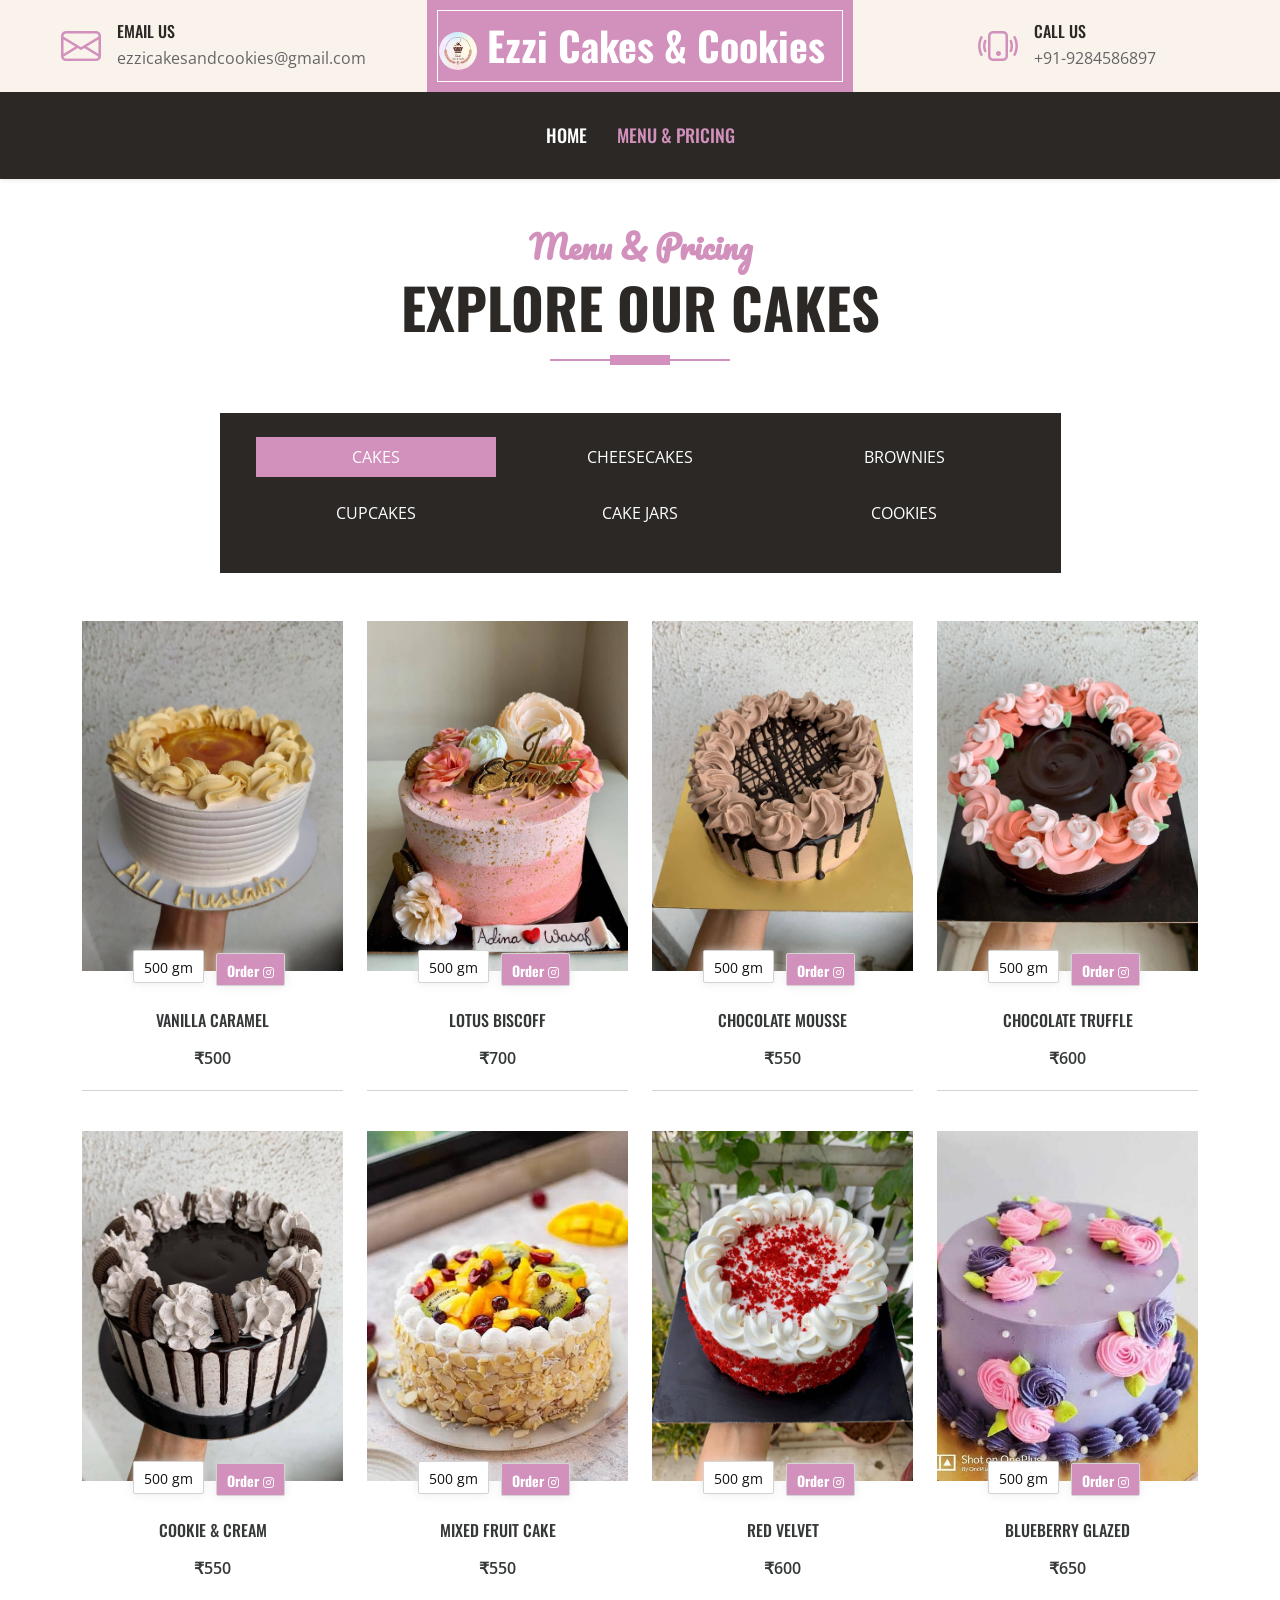
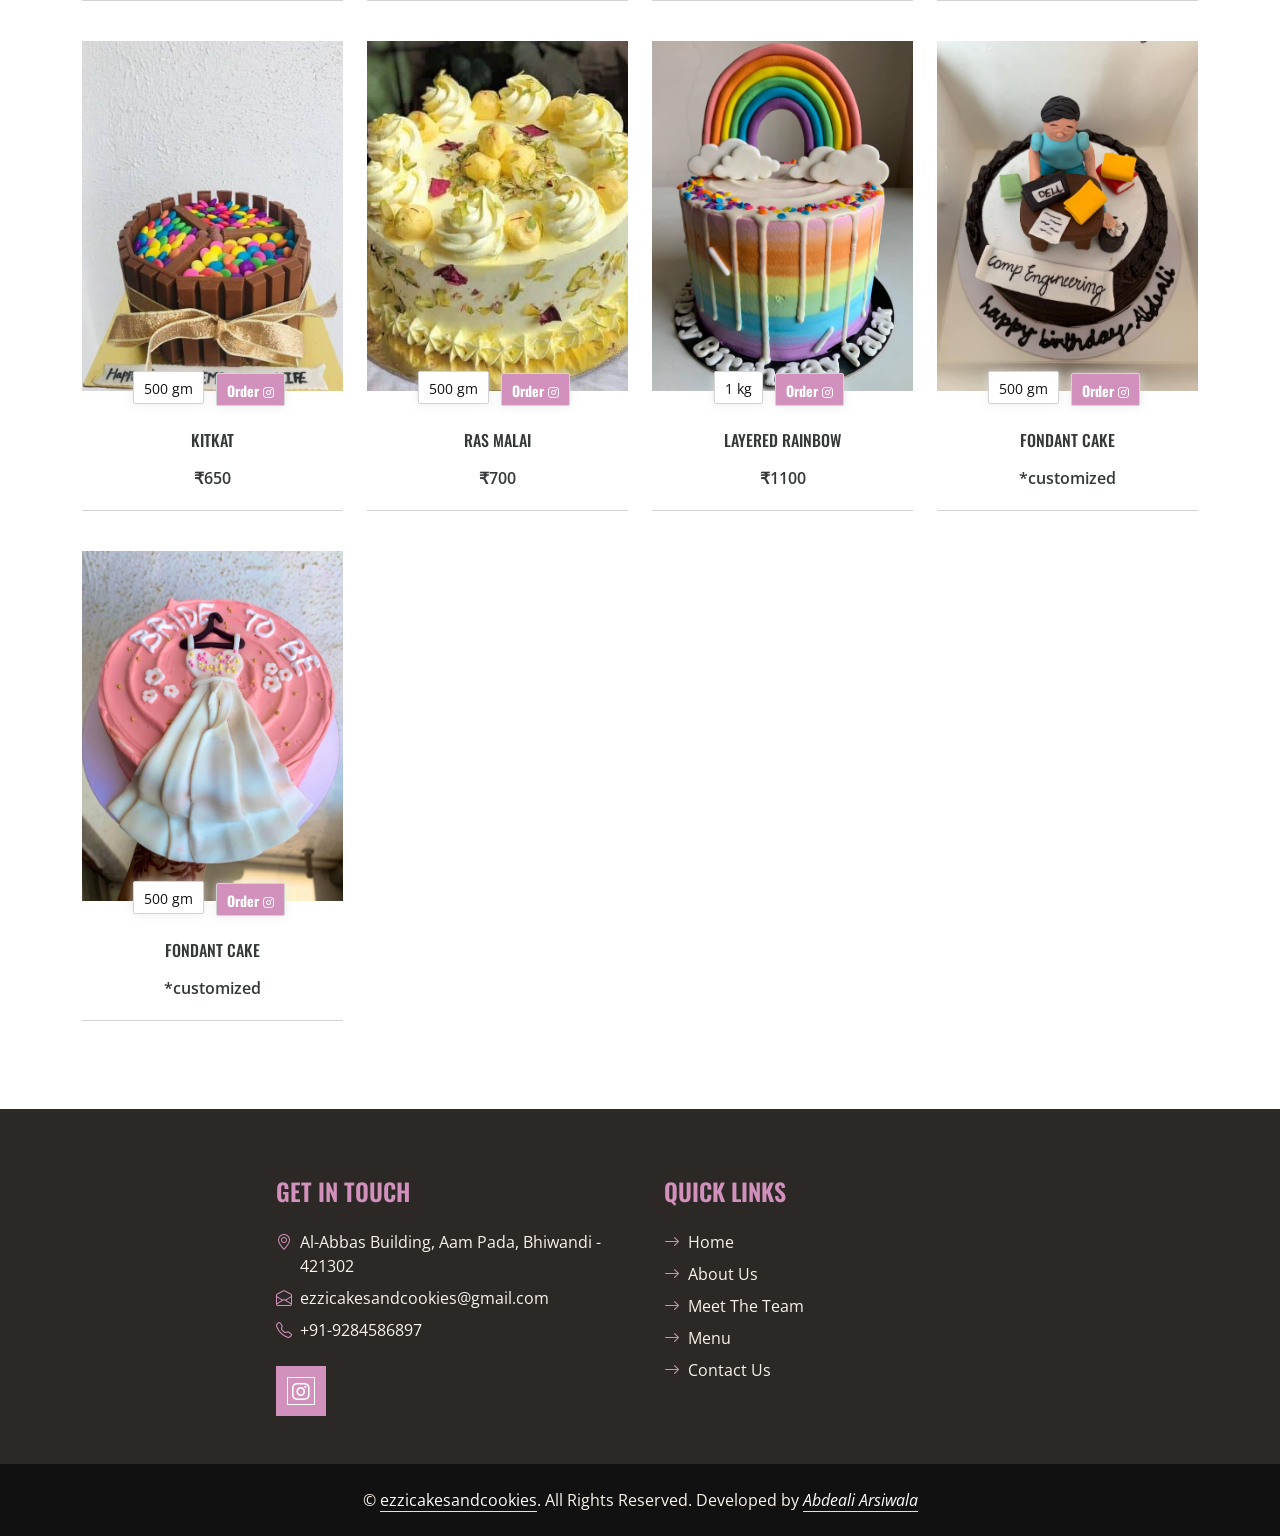
==== commit 90b6b330: "touchups" ====
--- a/menu.html
+++ b/menu.html
@@ -116,7 +116,7 @@
                                     <div class="product__item__pic set-bg img-fluid" data-setbg="img/cakes/1.jpeg">
                                         <div class="product__label">
                                             <span>500 gm</span>
-                                            <a class="btn btn-primary btn-md btn-md-square rounded-0 mx-1" href="https://www.instagram.com/ezzicakesandcookies/">Order <i class="fab fa-sm fa-instagram"></i></a>
+                                            <a class="btn btn-primary btn-md btn-md-square rounded-0 mx-lg-2 mx-0" href="https://www.instagram.com/ezzicakesandcookies/">Order <i class="fab fa-sm fa-instagram"></i></a>
                                         </div>
                                     </div>
                                     <div class="product__item__text">
@@ -131,7 +131,7 @@
                                     <div class="product__item__pic set-bg img-fluid" data-setbg="img/cakes/2.jpeg">
                                         <div class="product__label">
                                             <span>500 gm</span>
-                                            <a class="btn btn-primary btn-md btn-md-square rounded-0 mx-1" href="https://www.instagram.com/ezzicakesandcookies/">Order <i class="fab fa-sm fa-instagram"></i></a>
+                                            <a class="btn btn-primary btn-md btn-md-square rounded-0 mx-lg-2 mx-0" href="https://www.instagram.com/ezzicakesandcookies/">Order <i class="fab fa-sm fa-instagram"></i></a>
                                         </div>
                                     </div>
                                     <div class="product__item__text">
@@ -145,7 +145,7 @@
                                     <div class="product__item__pic set-bg img-fluid" data-setbg="img/cakes/3.jpeg">
                                         <div class="product__label">
                                             <span>500 gm</span>
-                                            <a class="btn btn-primary btn-md btn-md-square rounded-0 mx-1" href="https://www.instagram.com/ezzicakesandcookies/">Order <i class="fab fa-sm fa-instagram"></i></a>
+                                            <a class="btn btn-primary btn-md btn-md-square rounded-0 mx-lg-2 mx-0" href="https://www.instagram.com/ezzicakesandcookies/">Order <i class="fab fa-sm fa-instagram"></i></a>
                                         </div>
                                     </div>
                                     <div class="product__item__text">
@@ -159,7 +159,7 @@
                                     <div class="product__item__pic set-bg img-fluid" data-setbg="img/cakes/4.jpeg">
                                         <div class="product__label">
                                             <span>500 gm</span>
-                                            <a class="btn btn-primary btn-md btn-md-square rounded-0 mx-1" href="https://www.instagram.com/ezzicakesandcookies/">Order <i class="fab fa-sm fa-instagram"></i></a>
+                                            <a class="btn btn-primary btn-md btn-md-square rounded-0 mx-lg-2 mx-0" href="https://www.instagram.com/ezzicakesandcookies/">Order <i class="fab fa-sm fa-instagram"></i></a>
                                         </div>
                                     </div>
                                     <div class="product__item__text">
@@ -173,7 +173,7 @@
                                     <div class="product__item__pic set-bg img-fluid" data-setbg="img/cakes/5.jpeg">
                                         <div class="product__label">
                                             <span>500 gm</span>
-                                            <a class="btn btn-primary btn-md btn-md-square rounded-0 mx-1" href="https://www.instagram.com/ezzicakesandcookies/">Order <i class="fab fa-sm fa-instagram"></i></a>
+                                            <a class="btn btn-primary btn-md btn-md-square rounded-0 mx-lg-2 mx-0" href="https://www.instagram.com/ezzicakesandcookies/">Order <i class="fab fa-sm fa-instagram"></i></a>
                                         </div>
                                     </div>
                                     <div class="product__item__text">
@@ -187,7 +187,7 @@
                                     <div class="product__item__pic set-bg img-fluid" data-setbg="img/cakes/6.jpeg">
                                         <div class="product__label">
                                             <span>500 gm</span>
-                                            <a class="btn btn-primary btn-md btn-md-square rounded-0 mx-1" href="https://www.instagram.com/ezzicakesandcookies/">Order <i class="fab fa-sm fa-instagram"></i></a>
+                                            <a class="btn btn-primary btn-md btn-md-square rounded-0 mx-lg-2 mx-0" href="https://www.instagram.com/ezzicakesandcookies/">Order <i class="fab fa-sm fa-instagram"></i></a>
                                         </div>
                                     </div>
                                     <div class="product__item__text">
@@ -201,7 +201,7 @@
                                     <div class="product__item__pic set-bg img-fluid" data-setbg="img/cakes/7.jpeg">
                                         <div class="product__label">
                                             <span>500 gm</span>
-                                            <a class="btn btn-primary btn-md btn-md-square rounded-0 mx-1" href="https://www.instagram.com/ezzicakesandcookies/">Order <i class="fab fa-sm fa-instagram"></i></a>
+                                            <a class="btn btn-primary btn-md btn-md-square rounded-0 mx-lg-2 mx-0" href="https://www.instagram.com/ezzicakesandcookies/">Order <i class="fab fa-sm fa-instagram"></i></a>
                                         </div>
                                     </div>
                                     <div class="product__item__text">
@@ -215,7 +215,7 @@
                                     <div class="product__item__pic set-bg img-fluid" data-setbg="img/cakes/8.jpeg">
                                         <div class="product__label">
                                             <span>500 gm</span>
-                                            <a class="btn btn-primary btn-md btn-md-square rounded-0 mx-1" href="https://www.instagram.com/ezzicakesandcookies/">Order <i class="fab fa-sm fa-instagram"></i></a>
+                                            <a class="btn btn-primary btn-md btn-md-square rounded-0 mx-lg-2 mx-0" href="https://www.instagram.com/ezzicakesandcookies/">Order <i class="fab fa-sm fa-instagram"></i></a>
                                         </div>
                                     </div>
                                     <div class="product__item__text">
@@ -229,7 +229,7 @@
                                     <div class="product__item__pic set-bg img-fluid" data-setbg="img/cakes/9.jpeg">
                                         <div class="product__label">
                                             <span>500 gm</span>
-                                            <a class="btn btn-primary btn-md btn-md-square rounded-0 mx-1" href="https://www.instagram.com/ezzicakesandcookies/">Order <i class="fab fa-sm fa-instagram"></i></a>
+                                            <a class="btn btn-primary btn-md btn-md-square rounded-0 mx-lg-2 mx-0" href="https://www.instagram.com/ezzicakesandcookies/">Order <i class="fab fa-sm fa-instagram"></i></a>
                                         </div>
                                     </div>
                                     <div class="product__item__text">
@@ -243,7 +243,7 @@
                                     <div class="product__item__pic set-bg img-fluid" data-setbg="img/cakes/10.jpeg">
                                         <div class="product__label">
                                             <span>500 gm</span>
-                                            <a class="btn btn-primary btn-md btn-md-square rounded-0 mx-1" href="https://www.instagram.com/ezzicakesandcookies/">Order <i class="fab fa-sm fa-instagram"></i></a>
+                                            <a class="btn btn-primary btn-md btn-md-square rounded-0 mx-lg-2 mx-0" href="https://www.instagram.com/ezzicakesandcookies/">Order <i class="fab fa-sm fa-instagram"></i></a>
                                         </div>
                                     </div>
                                     <div class="product__item__text">
@@ -257,7 +257,7 @@
                                     <div class="product__item__pic set-bg img-fluid" data-setbg="img/cakes/11.jpeg">
                                         <div class="product__label">
                                             <span>1 kg</span>
-                                            <a class="btn btn-primary btn-md btn-md-square rounded-0 mx-1" href="https://www.instagram.com/ezzicakesandcookies/">Order <i class="fab fa-sm fa-instagram"></i></a>
+                                            <a class="btn btn-primary btn-md btn-md-square rounded-0 mx-lg-2 mx-0" href="https://www.instagram.com/ezzicakesandcookies/">Order <i class="fab fa-sm fa-instagram"></i></a>
                                         </div>
                                     </div>
                                     <div class="product__item__text">
@@ -272,7 +272,7 @@
                                     <div class="product__item__pic set-bg img-fluid" data-setbg="img/cakes/12.jpeg">
                                         <div class="product__label">
                                             <span>500 gm</span>
-                                            <a class="btn btn-primary btn-md btn-md-square rounded-0 mx-1" href="https://www.instagram.com/ezzicakesandcookies/">Order <i class="fab fa-sm fa-instagram"></i></a>
+                                            <a class="btn btn-primary btn-md btn-md-square rounded-0 mx-lg-2 mx-0" href="https://www.instagram.com/ezzicakesandcookies/">Order <i class="fab fa-sm fa-instagram"></i></a>
                                         </div>
                                     </div>
                                     <div class="product__item__text">
@@ -286,7 +286,7 @@
                                     <div class="product__item__pic set-bg img-fluid" data-setbg="img/cakes/13.jpeg">
                                         <div class="product__label">
                                             <span>500 gm</span>
-                                            <a class="btn btn-primary btn-md btn-md-square rounded-0 mx-1" href="https://www.instagram.com/ezzicakesandcookies/">Order <i class="fab fa-sm fa-instagram"></i></a>
+                                            <a class="btn btn-primary btn-md btn-md-square rounded-0 mx-lg-2 mx-0" href="https://www.instagram.com/ezzicakesandcookies/">Order <i class="fab fa-sm fa-instagram"></i></a>
                                         </div>
                                     </div>
                                     <div class="product__item__text">
@@ -304,7 +304,7 @@
                                     <div class="product__item__pic set-bg img-fluid" data-setbg="img/cheesecakes/1.jpeg">
                                         <div class="product__label">
                                             <span>500 gm</span>
-                                            <a class="btn btn-primary btn-md btn-md-square rounded-0 mx-1" href="https://www.instagram.com/ezzicakesandcookies/">Order <i class="fab fa-sm fa-instagram"></i></a>
+                                            <a class="btn btn-primary btn-md btn-md-square rounded-0 mx-lg-2 mx-0" href="https://www.instagram.com/ezzicakesandcookies/">Order <i class="fab fa-sm fa-instagram"></i></a>
                                         </div>
                                     </div>
                                     <div class="product__item__text">
@@ -318,7 +318,7 @@
                                     <div class="product__item__pic set-bg img-fluid" data-setbg="img/cheesecakes/2.jpeg">
                                         <div class="product__label">
                                             <span>500 gm</span>
-                                            <a class="btn btn-primary btn-md btn-md-square rounded-0 mx-1" href="https://www.instagram.com/ezzicakesandcookies/">Order <i class="fab fa-sm fa-instagram"></i></a>
+                                            <a class="btn btn-primary btn-md btn-md-square rounded-0 mx-lg-2 mx-0" href="https://www.instagram.com/ezzicakesandcookies/">Order <i class="fab fa-sm fa-instagram"></i></a>
                                         </div>
                                     </div>
                                     <div class="product__item__text">
@@ -332,7 +332,7 @@
                                     <div class="product__item__pic set-bg img-fluid" data-setbg="img/cheesecakes/3.jpeg">
                                         <div class="product__label">
                                             <span>500 gm</span>
-                                            <a class="btn btn-primary btn-md btn-md-square rounded-0 mx-1" href="https://www.instagram.com/ezzicakesandcookies/">Order <i class="fab fa-sm fa-instagram"></i></a>
+                                            <a class="btn btn-primary btn-md btn-md-square rounded-0 mx-lg-2 mx-0" href="https://www.instagram.com/ezzicakesandcookies/">Order <i class="fab fa-sm fa-instagram"></i></a>
                                         </div>
                                     </div>
                                     <div class="product__item__text">
@@ -346,7 +346,7 @@
                                     <div class="product__item__pic set-bg img-fluid" data-setbg="img/cheesecakes/4.jpeg">
                                         <div class="product__label">
                                             <span>500 gm</span>
-                                            <a class="btn btn-primary btn-md btn-md-square rounded-0 mx-1" href="https://www.instagram.com/ezzicakesandcookies/">Order <i class="fab fa-sm fa-instagram"></i></a>
+                                            <a class="btn btn-primary btn-md btn-md-square rounded-0 mx-lg-2 mx-0" href="https://www.instagram.com/ezzicakesandcookies/">Order <i class="fab fa-sm fa-instagram"></i></a>
                                         </div>
                                     </div>
                                     <div class="product__item__text">
@@ -360,7 +360,7 @@
                                     <div class="product__item__pic set-bg img-fluid" data-setbg="img/cheesecakes/5.jpeg">
                                         <div class="product__label">
                                             <span>500 gm</span>
-                                            <a class="btn btn-primary btn-md btn-md-square rounded-0 mx-1" href="https://www.instagram.com/ezzicakesandcookies/">Order <i class="fab fa-sm fa-instagram"></i></a>
+                                            <a class="btn btn-primary btn-md btn-md-square rounded-0 mx-lg-2 mx-0" href="https://www.instagram.com/ezzicakesandcookies/">Order <i class="fab fa-sm fa-instagram"></i></a>
                                         </div>
                                     </div>
                                     <div class="product__item__text">
@@ -374,7 +374,7 @@
                                     <div class="product__item__pic set-bg img-fluid" data-setbg="img/cheesecakes/6.jpeg">
                                         <div class="product__label">
                                             <span>500 gm</span>
-                                            <a class="btn btn-primary btn-md btn-md-square rounded-0 mx-1" href="https://www.instagram.com/ezzicakesandcookies/">Order <i class="fab fa-sm fa-instagram"></i></a>
+                                            <a class="btn btn-primary btn-md btn-md-square rounded-0 mx-lg-2 mx-0" href="https://www.instagram.com/ezzicakesandcookies/">Order <i class="fab fa-sm fa-instagram"></i></a>
                                         </div>
                                     </div>
                                     <div class="product__item__text">
@@ -396,7 +396,7 @@
                                     <div class="product__item__pic set-bg img-fluid" data-setbg="img/brownies/1.jpeg">
                                         <div class="product__label">
                                             <span>1 pcs</span>
-                                            <a class="btn btn-primary btn-md btn-md-square rounded-0 mx-1" href="https://www.instagram.com/ezzicakesandcookies/">Order <i class="fab fa-sm fa-instagram"></i></a>
+                                            <a class="btn btn-primary btn-md btn-md-square rounded-0 mx-lg-2 mx-0" href="https://www.instagram.com/ezzicakesandcookies/">Order <i class="fab fa-sm fa-instagram"></i></a>
                                         </div>
                                     </div>
                                     <div class="product__item__text">
@@ -412,7 +412,7 @@
                                     <div class="product__item__pic set-bg img-fluid" data-setbg="img/brownies/2.jpeg">
                                         <div class="product__label">
                                             <span>1 pcs</span>
-                                            <a class="btn btn-primary btn-md btn-md-square rounded-0 mx-1" href="https://www.instagram.com/ezzicakesandcookies/">Order <i class="fab fa-sm fa-instagram"></i></a>
+                                            <a class="btn btn-primary btn-md btn-md-square rounded-0 mx-lg-2 mx-0" href="https://www.instagram.com/ezzicakesandcookies/">Order <i class="fab fa-sm fa-instagram"></i></a>
                                         </div>
                                     </div>
                                     <div class="product__item__text">
@@ -427,7 +427,7 @@
                                     <div class="product__item__pic set-bg img-fluid" data-setbg="img/brownies/3.jpeg">
                                         <div class="product__label">
                                             <span>1 pcs</span>
-                                            <a class="btn btn-primary btn-md btn-md-square rounded-0 mx-1" href="https://www.instagram.com/ezzicakesandcookies/">Order <i class="fab fa-sm fa-instagram"></i></a>
+                                            <a class="btn btn-primary btn-md btn-md-square rounded-0 mx-lg-2 mx-0" href="https://www.instagram.com/ezzicakesandcookies/">Order <i class="fab fa-sm fa-instagram"></i></a>
                                         </div>
                                     </div>
                                     <div class="product__item__text">
@@ -442,7 +442,7 @@
                                     <div class="product__item__pic set-bg img-fluid" data-setbg="img/brownies/4.jpeg">
                                         <div class="product__label">
                                             <span>1 pcs</span>
-                                            <a class="btn btn-primary btn-md btn-md-square rounded-0 mx-1" href="https://www.instagram.com/ezzicakesandcookies/">Order <i class="fab fa-sm fa-instagram"></i></a>
+                                            <a class="btn btn-primary btn-md btn-md-square rounded-0 mx-lg-2 mx-0" href="https://www.instagram.com/ezzicakesandcookies/">Order <i class="fab fa-sm fa-instagram"></i></a>
                                         </div>
                                     </div>
                                     <div class="product__item__text">
@@ -465,7 +465,7 @@
                                     <div class="product__item__pic set-bg" data-setbg="img/cupcakes/1.jpeg">
                                         <div class="product__label">
                                             <span>1 pcs</span>
-                                            <a class="btn btn-primary btn-md btn-md-square rounded-0 mx-1" href="https://www.instagram.com/ezzicakesandcookies/">Order <i class="fab fa-sm fa-instagram"></i></a>
+                                            <a class="btn btn-primary btn-md btn-md-square rounded-0 mx-lg-2 mx-0" href="https://www.instagram.com/ezzicakesandcookies/">Order <i class="fab fa-sm fa-instagram"></i></a>
                                         </div>
                                     </div>
                                     <div class="product__item__text">
@@ -481,7 +481,7 @@
                                     <div class="product__item__pic set-bg" data-setbg="img/cupcakes/2.jpeg">
                                         <div class="product__label">
                                             <span>1 pcs</span>
-                                            <a class="btn btn-primary btn-md btn-md-square rounded-0 mx-1" href="https://www.instagram.com/ezzicakesandcookies/">Order <i class="fab fa-sm fa-instagram"></i></a>
+                                            <a class="btn btn-primary btn-md btn-md-square rounded-0 mx-lg-2 mx-0" href="https://www.instagram.com/ezzicakesandcookies/">Order <i class="fab fa-sm fa-instagram"></i></a>
                                         </div>
                                     </div>
                                     <div class="product__item__text">
@@ -497,7 +497,7 @@
                                     <div class="product__item__pic set-bg" data-setbg="img/cupcakes/3.jpeg">
                                         <div class="product__label">
                                             <span>1 pcs</span>
-                                            <a class="btn btn-primary btn-md btn-md-square rounded-0 mx-1" href="https://www.instagram.com/ezzicakesandcookies/">Order <i class="fab fa-sm fa-instagram"></i></a>
+                                            <a class="btn btn-primary btn-md btn-md-square rounded-0 mx-lg-2 mx-0" href="https://www.instagram.com/ezzicakesandcookies/">Order <i class="fab fa-sm fa-instagram"></i></a>
                                         </div>
                                     </div>
                                     <div class="product__item__text">
@@ -513,7 +513,7 @@
                                     <div class="product__item__pic set-bg" data-setbg="img/cupcakes/4.jpeg">
                                         <div class="product__label">
                                             <span>1 pcs</span>
-                                            <a class="btn btn-primary btn-md btn-md-square rounded-0 mx-1" href="https://www.instagram.com/ezzicakesandcookies/">Order <i class="fab fa-sm fa-instagram"></i></a>
+                                            <a class="btn btn-primary btn-md btn-md-square rounded-0 mx-lg-2 mx-0" href="https://www.instagram.com/ezzicakesandcookies/">Order <i class="fab fa-sm fa-instagram"></i></a>
                                         </div>
                                     </div>
                                     <div class="product__item__text">
@@ -529,7 +529,7 @@
                                     <div class="product__item__pic set-bg" data-setbg="img/cupcakes/5.jpeg">
                                         <div class="product__label">
                                             <span>1 pcs</span>
-                                            <a class="btn btn-primary btn-md btn-md-square rounded-0 mx-1" href="https://www.instagram.com/ezzicakesandcookies/">Order <i class="fab fa-sm fa-instagram"></i></a>
+                                            <a class="btn btn-primary btn-md btn-md-square rounded-0 mx-lg-2 mx-0" href="https://www.instagram.com/ezzicakesandcookies/">Order <i class="fab fa-sm fa-instagram"></i></a>
                                         </div>
                                     </div>
                                     <div class="product__item__text">
@@ -545,7 +545,7 @@
                                     <div class="product__item__pic set-bg" data-setbg="img/cupcakes/6.jpeg">
                                         <div class="product__label">
                                             <span>1 pcs</span>
-                                            <a class="btn btn-primary btn-md btn-md-square rounded-0 mx-1" href="https://www.instagram.com/ezzicakesandcookies/">Order <i class="fab fa-sm fa-instagram"></i></a>
+                                            <a class="btn btn-primary btn-md btn-md-square rounded-0 mx-lg-2 mx-0" href="https://www.instagram.com/ezzicakesandcookies/">Order <i class="fab fa-sm fa-instagram"></i></a>
                                         </div>
                                     </div>
                                     <div class="product__item__text">
@@ -561,7 +561,7 @@
                                     <div class="product__item__pic set-bg" data-setbg="img/cupcakes/7.jpeg">
                                         <div class="product__label">
                                             <span>1 pcs</span>
-                                            <a class="btn btn-primary btn-md btn-md-square rounded-0 mx-1" href="https://www.instagram.com/ezzicakesandcookies/">Order <i class="fab fa-sm fa-instagram"></i></a>
+                                            <a class="btn btn-primary btn-md btn-md-square rounded-0 mx-lg-2 mx-0" href="https://www.instagram.com/ezzicakesandcookies/">Order <i class="fab fa-sm fa-instagram"></i></a>
                                         </div>
                                     </div>
                                     <div class="product__item__text">
@@ -577,7 +577,7 @@
                                     <div class="product__item__pic set-bg" data-setbg="img/cupcakes/8.jpeg">
                                         <div class="product__label">
                                             <span>1 pcs</span>
-                                            <a class="btn btn-primary btn-md btn-md-square rounded-0 mx-1" href="https://www.instagram.com/ezzicakesandcookies/">Order <i class="fab fa-sm fa-instagram"></i></a>
+                                            <a class="btn btn-primary btn-md btn-md-square rounded-0 mx-lg-2 mx-0" href="https://www.instagram.com/ezzicakesandcookies/">Order <i class="fab fa-sm fa-instagram"></i></a>
                                         </div>
                                     </div>
                                     <div class="product__item__text">
@@ -592,7 +592,7 @@
                                     <div class="product__item__pic set-bg" data-setbg="img/cupcakes/9.jpeg">
                                         <div class="product__label">
                                             <span>1 pcs</span>
-                                            <a class="btn btn-primary btn-md btn-md-square rounded-0 mx-1" href="https://www.instagram.com/ezzicakesandcookies/">Order <i class="fab fa-sm fa-instagram"></i></a>
+                                            <a class="btn btn-primary btn-md btn-md-square rounded-0 mx-lg-2 mx-0" href="https://www.instagram.com/ezzicakesandcookies/">Order <i class="fab fa-sm fa-instagram"></i></a>
                                         </div>
                                     </div>
                                     <div class="product__item__text">
@@ -611,7 +611,7 @@
                                     <div class="product__item__pic set-bg" data-setbg="img/cake-jars/1.jpeg">
                                         <div class="product__label">
                                             <span>1 jar</span>
-                                            <a class="btn btn-primary btn-md btn-md-square rounded-0 mx-1" href="https://www.instagram.com/ezzicakesandcookies/">Order <i class="fab fa-sm fa-instagram"></i></a>
+                                            <a class="btn btn-primary btn-md btn-md-square rounded-0 mx-lg-2 mx-0" href="https://www.instagram.com/ezzicakesandcookies/">Order <i class="fab fa-sm fa-instagram"></i></a>
                                         </div>
                                     </div>
                                     <div class="product__item__text">
@@ -626,7 +626,7 @@
                                     <div class="product__item__pic set-bg" data-setbg="img/cake-jars/2.jpeg">
                                         <div class="product__label">
                                             <span>1 jar</span>
-                                            <a class="btn btn-primary btn-md btn-md-square rounded-0 mx-1" href="https://www.instagram.com/ezzicakesandcookies/">Order <i class="fab fa-sm fa-instagram"></i></a>
+                                            <a class="btn btn-primary btn-md btn-md-square rounded-0 mx-lg-2 mx-0" href="https://www.instagram.com/ezzicakesandcookies/">Order <i class="fab fa-sm fa-instagram"></i></a>
                                         </div>
                                     </div>
                                     <div class="product__item__text">
@@ -641,7 +641,7 @@
                                     <div class="product__item__pic set-bg" data-setbg="img/cake-jars/3.jpeg">
                                         <div class="product__label">
                                             <span>1 jar</span>
-                                            <a class="btn btn-primary btn-md btn-md-square rounded-0 mx-1" href="https://www.instagram.com/ezzicakesandcookies/">Order <i class="fab fa-sm fa-instagram"></i></a>
+                                            <a class="btn btn-primary btn-md btn-md-square rounded-0 mx-lg-2 mx-0" href="https://www.instagram.com/ezzicakesandcookies/">Order <i class="fab fa-sm fa-instagram"></i></a>
                                         </div>
                                     </div>
                                     <div class="product__item__text">
@@ -656,7 +656,7 @@
                                     <div class="product__item__pic set-bg" data-setbg="img/cake-jars/4.jpeg">
                                         <div class="product__label">
                                             <span>1 jar</span>
-                                            <a class="btn btn-primary btn-md btn-md-square rounded-0 mx-1" href="https://www.instagram.com/ezzicakesandcookies/">Order <i class="fab fa-sm fa-instagram"></i></a>
+                                            <a class="btn btn-primary btn-md btn-md-square rounded-0 mx-lg-2 mx-0" href="https://www.instagram.com/ezzicakesandcookies/">Order <i class="fab fa-sm fa-instagram"></i></a>
                                         </div>
                                     </div>
                                     <div class="product__item__text">
@@ -671,7 +671,7 @@
                                     <div class="product__item__pic set-bg" data-setbg="img/cake-jars/5.jpeg">
                                         <div class="product__label">
                                             <span>1 jar</span>
-                                            <a class="btn btn-primary btn-md btn-md-square rounded-0 mx-1" href="https://www.instagram.com/ezzicakesandcookies/">Order <i class="fab fa-sm fa-instagram"></i></a>
+                                            <a class="btn btn-primary btn-md btn-md-square rounded-0 mx-lg-2 mx-0" href="https://www.instagram.com/ezzicakesandcookies/">Order <i class="fab fa-sm fa-instagram"></i></a>
                                         </div>
                                     </div>
                                     <div class="product__item__text">
@@ -692,7 +692,7 @@
                                     <div class="product__item__pic set-bg" data-setbg="img/cookies/1.jpeg">
                                         <div class="product__label">
                                             <span>1 pcs</span>
-                                            <a class="btn btn-primary btn-md btn-md-square rounded-0 mx-1" href="https://www.instagram.com/ezzicakesandcookies/">Order <i class="fab fa-sm fa-instagram"></i></a>
+                                            <a class="btn btn-primary btn-md btn-md-square rounded-0 mx-lg-2 mx-0" href="https://www.instagram.com/ezzicakesandcookies/">Order <i class="fab fa-sm fa-instagram"></i></a>
                                         </div>
                                     </div>
                                     <div class="product__item__text">
@@ -707,7 +707,7 @@
                                     <div class="product__item__pic set-bg" data-setbg="img/cookies/2.jpeg">
                                         <div class="product__label">
                                             <span>1 pcs</span>
-                                            <a class="btn btn-primary btn-md btn-md-square rounded-0 mx-1" href="https://www.instagram.com/ezzicakesandcookies/">Order <i class="fab fa-sm fa-instagram"></i></a>
+                                            <a class="btn btn-primary btn-md btn-md-square rounded-0 mx-lg-2 mx-0" href="https://www.instagram.com/ezzicakesandcookies/">Order <i class="fab fa-sm fa-instagram"></i></a>
                                         </div>
                                     </div>
                                     <div class="product__item__text">
@@ -722,7 +722,7 @@
                                     <div class="product__item__pic set-bg" data-setbg="img/cookies/3.jpeg">
                                         <div class="product__label">
                                             <span>1 pcs</span>
-                                            <a class="btn btn-primary btn-md btn-md-square rounded-0 mx-1" href="https://www.instagram.com/ezzicakesandcookies/">Order <i class="fab fa-sm fa-instagram"></i></a>
+                                            <a class="btn btn-primary btn-md btn-md-square rounded-0 mx-lg-2 mx-0" href="https://www.instagram.com/ezzicakesandcookies/">Order <i class="fab fa-sm fa-instagram"></i></a>
                                         </div>
                                     </div>
                                     <div class="product__item__text">
@@ -737,7 +737,7 @@
                                     <div class="product__item__pic set-bg" data-setbg="img/cookies/4.jpeg">
                                         <div class="product__label">
                                             <span>1 pcs</span>
-                                            <a class="btn btn-primary btn-md btn-md-square rounded-0 mx-1" href="https://www.instagram.com/ezzicakesandcookies/">Order <i class="fab fa-sm fa-instagram"></i></a>
+                                            <a class="btn btn-primary btn-md btn-md-square rounded-0 mx-lg-2 mx-0" href="https://www.instagram.com/ezzicakesandcookies/">Order <i class="fab fa-sm fa-instagram"></i></a>
                                         </div>
                                     </div>
                                     <div class="product__item__text">
@@ -752,7 +752,7 @@
                                     <div class="product__item__pic set-bg" data-setbg="img/cookies/5.jpeg">
                                         <div class="product__label">
                                             <span>1 pcs</span>
-                                            <a class="btn btn-primary btn-md btn-md-square rounded-0 mx-1" href="https://www.instagram.com/ezzicakesandcookies/">Order <i class="fab fa-sm fa-instagram"></i></a>
+                                            <a class="btn btn-primary btn-md btn-md-square rounded-0 mx-lg-2 mx-0" href="https://www.instagram.com/ezzicakesandcookies/">Order <i class="fab fa-sm fa-instagram"></i></a>
                                         </div>
                                     </div>
                                     <div class="product__item__text">
@@ -767,7 +767,7 @@
                                     <div class="product__item__pic set-bg" data-setbg="img/cookies/6.jpeg">
                                         <div class="product__label">
                                             <span>1 pcs</span>
-                                            <a class="btn btn-primary btn-md btn-md-square rounded-0 mx-1" href="https://www.instagram.com/ezzicakesandcookies/">Order <i class="fab fa-sm fa-instagram"></i></a>
+                                            <a class="btn btn-primary btn-md btn-md-square rounded-0 mx-lg-2 mx-0" href="https://www.instagram.com/ezzicakesandcookies/">Order <i class="fab fa-sm fa-instagram"></i></a>
                                         </div>
                                     </div>
                                     <div class="product__item__text">
@@ -782,7 +782,7 @@
                                     <div class="product__item__pic set-bg" data-setbg="img/cookies/7.jpeg">
                                         <div class="product__label">
                                             <span>1 pcs</span>
-                                            <a class="btn btn-primary btn-md btn-md-square rounded-0 mx-1" href="https://www.instagram.com/ezzicakesandcookies/">Order <i class="fab fa-sm fa-instagram"></i></a>
+                                            <a class="btn btn-primary btn-md btn-md-square rounded-0 mx-lg-2 mx-0" href="https://www.instagram.com/ezzicakesandcookies/">Order <i class="fab fa-sm fa-instagram"></i></a>
                                         </div>
                                     </div>
                                     <div class="product__item__text">
@@ -797,7 +797,7 @@
                                     <div class="product__item__pic set-bg" data-setbg="img/cookies/8.jpeg">
                                         <div class="product__label">
                                             <span>1 pcs</span>
-                                            <a class="btn btn-primary btn-md btn-md-square rounded-0 mx-1" href="https://www.instagram.com/ezzicakesandcookies/">Order <i class="fab fa-sm fa-instagram"></i></a>
+                                            <a class="btn btn-primary btn-md btn-md-square rounded-0 mx-lg-2 mx-0" href="https://www.instagram.com/ezzicakesandcookies/">Order <i class="fab fa-sm fa-instagram"></i></a>
                                         </div>
                                     </div>
                                     <div class="product__item__text">
@@ -812,7 +812,7 @@
                                     <div class="product__item__pic set-bg" data-setbg="img/cookies/9.jpeg">
                                         <div class="product__label">
                                             <span>1 pcs</span>
-                                            <a class="btn btn-primary btn-md btn-md-square rounded-0 mx-1" href="https://www.instagram.com/ezzicakesandcookies/">Order <i class="fab fa-sm fa-instagram"></i></a>
+                                            <a class="btn btn-primary btn-md btn-md-square rounded-0 mx-lg-2 mx-0" href="https://www.instagram.com/ezzicakesandcookies/">Order <i class="fab fa-sm fa-instagram"></i></a>
                                         </div>
                                     </div>
                                     <div class="product__item__text">
--- a/css/style.css
+++ b/css/style.css
@@ -342,37 +342,13 @@
     border-color: lightgrey !important;
     border-radius: 2px !important;
   }
-  
-  .product__item:hover .product__item__pic .product__label span {
-    background: var(--primary);
-    color: #ffffff;
-  }
-
-  .product__item .product__item__pic .product__label a:hover {
-    background: var(--primary);
-    color: #ffffff;
-  }
-  
+
   .product__item__pic {
     height: 350px;
     position: relative;
     background-position: center;
     background-repeat: no-repeat;
     background-size: cover;
-  }
-
-  @media only screen and (max-width: 600px) {
-    .product__item__pic {
-        height: 210px;
-    }
-
-    .home-btn{
-        font-size: 14px;
-    }
-
-    .product__item .product__item__pic .product__label a {
-        font-size: 13px;
-    }
   }
 
   .product__item__pic .product__label {
@@ -395,7 +371,31 @@
     -o-transition: all, 0.3s;
     transition: all, 0.3s;
   }
-  
+
+  .product__item__pic .product__label a {
+    text-decoration: none;
+    display: inline-block;
+    position: relative;
+    font-size: 14px;
+    font-weight: 800 !important;
+    color: var(--light);
+    background: var(--primary);
+    padding: 6px 10px 4px; 
+    margin: 0 -2em;
+    border-radius: 2px;
+    z-index: 1; 
+    -webkit-box-shadow: 0 0 10px rgba(223, 223, 224, 0.7);
+    box-shadow: 0 0 10px rgba(223, 223, 224, 0.7);
+    -webkit-transition: all, 0.3s;
+    -o-transition: all, 0.3s;
+    transition: all, 0.3s;
+  }
+
+  .product__item__pic .product__label a:hover {
+    background-color: #FEC8D8;
+    color: var(--dark);
+  }
+
   .product__item__text {
     padding-top: 40px;
     text-align: center;
@@ -428,3 +428,27 @@
     font-weight: 900 !important;
   }
 
+  .product__item{
+    transition: 1s ease ;
+    }
+    
+  .product__item:hover{
+    -webkit-transform: scale(1.04) ;
+    -ms-transform: scale(1.04) ;
+    transform: scale(1.04) ;
+    transition: 1s ease ;
+    }
+
+    @media only screen and (max-width: 600px) {
+        .product__item__pic {
+            height: 210px;
+        }
+    
+        .home-btn{
+            font-size: 14px;
+        }
+    
+        .product__item .product__item__pic .product__label a {
+            font-size: 13px;
+        }
+      }
